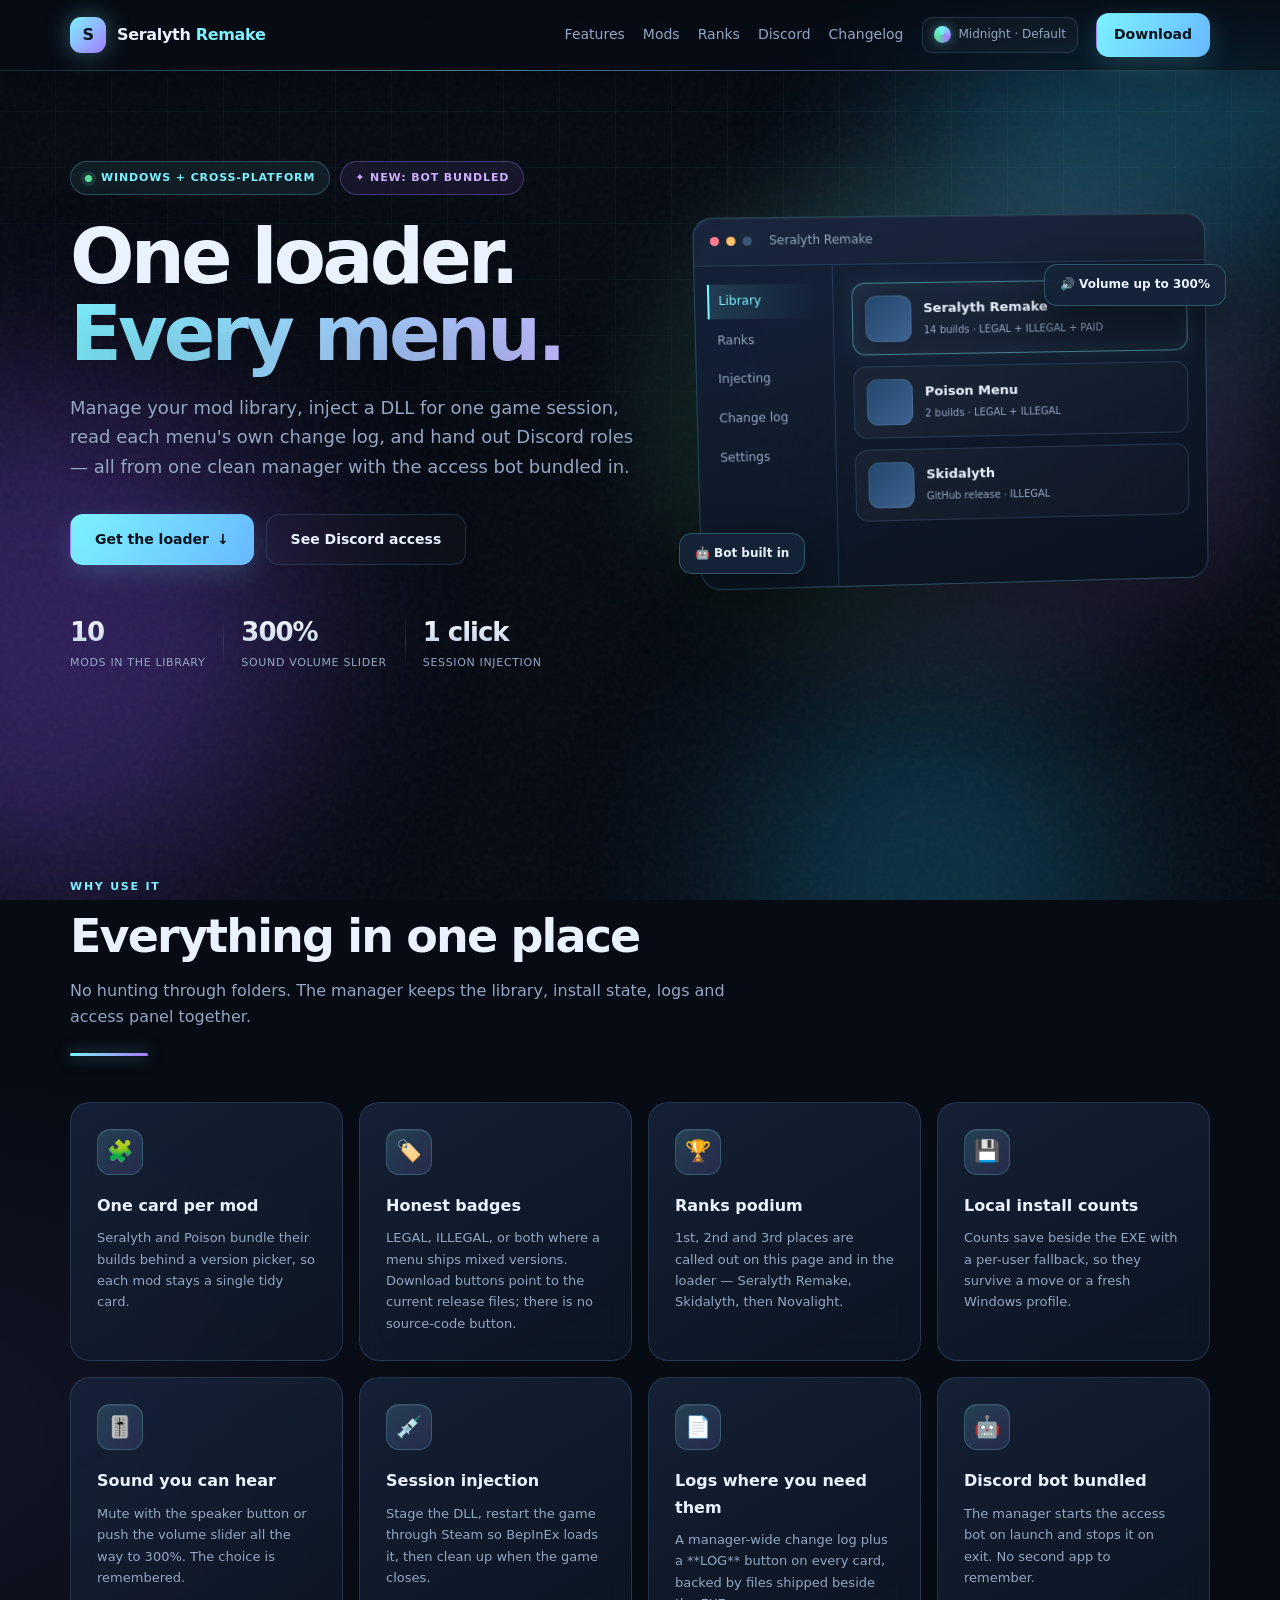
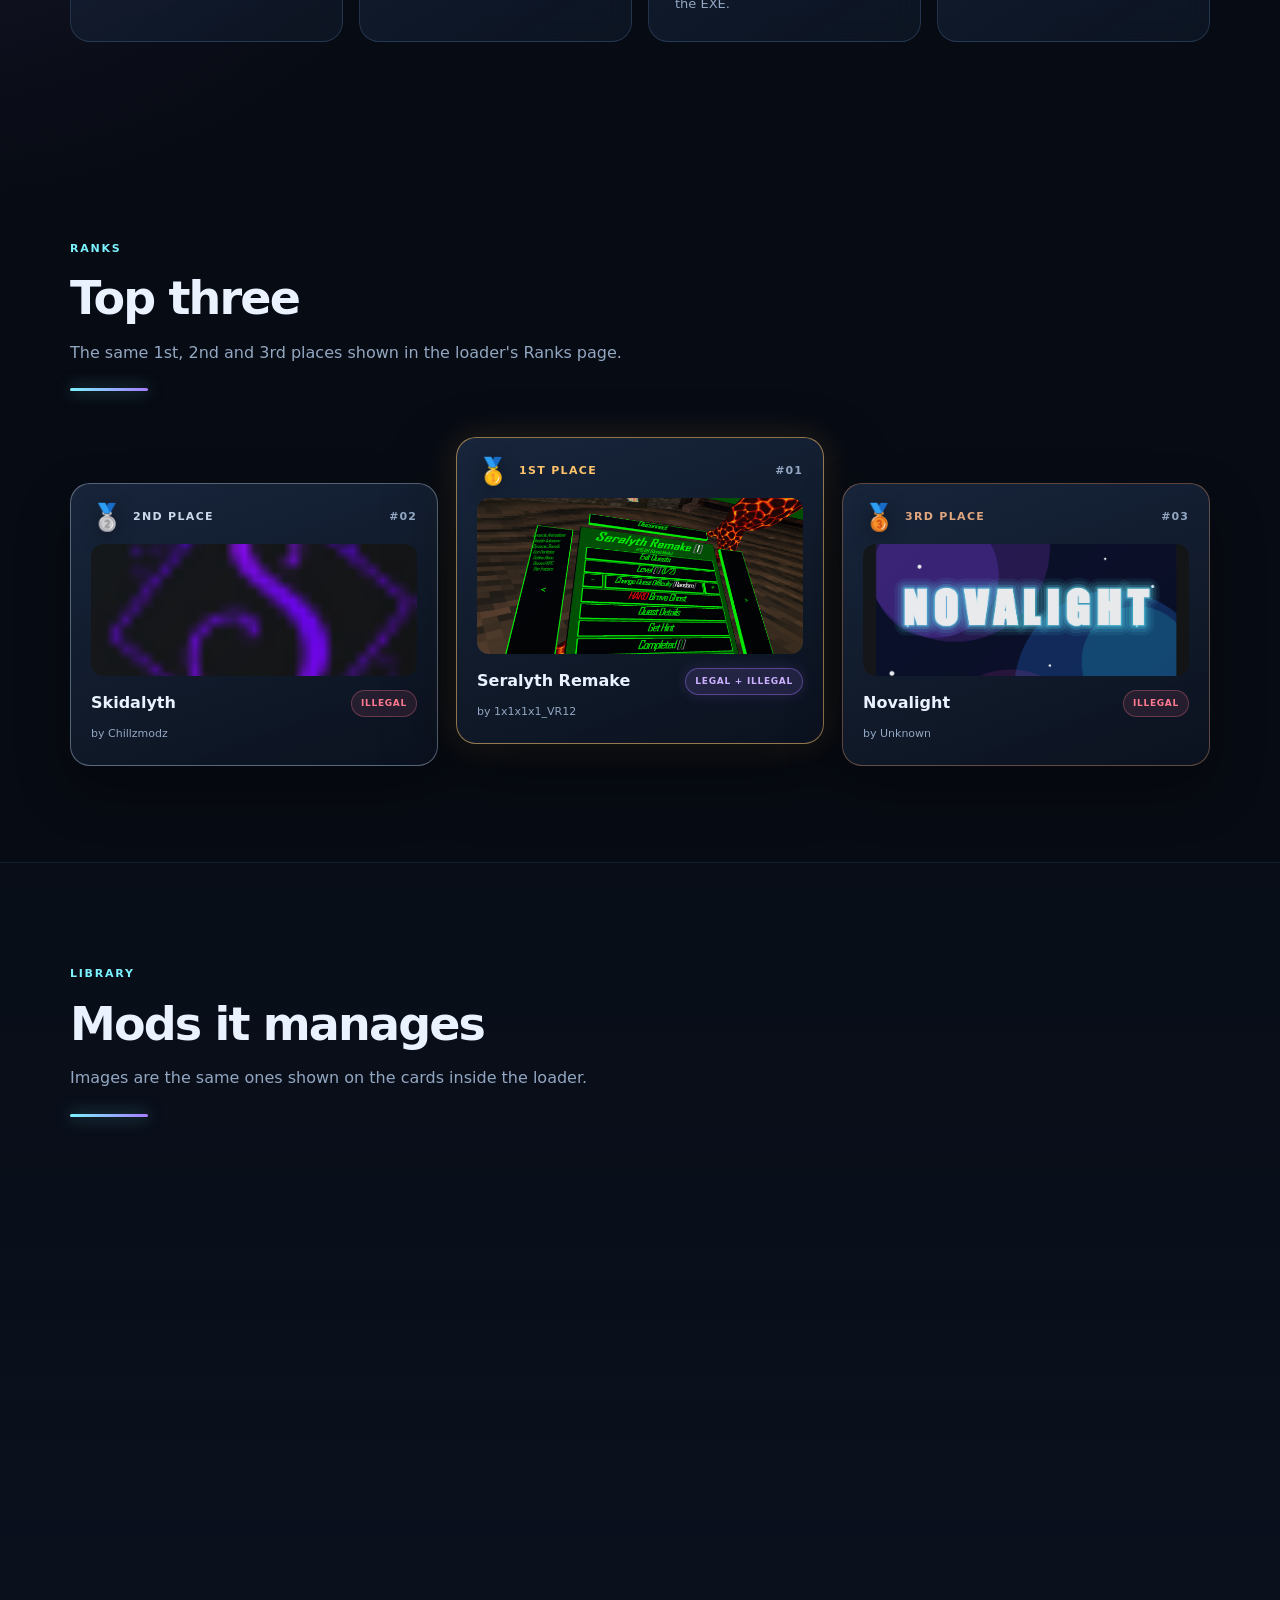
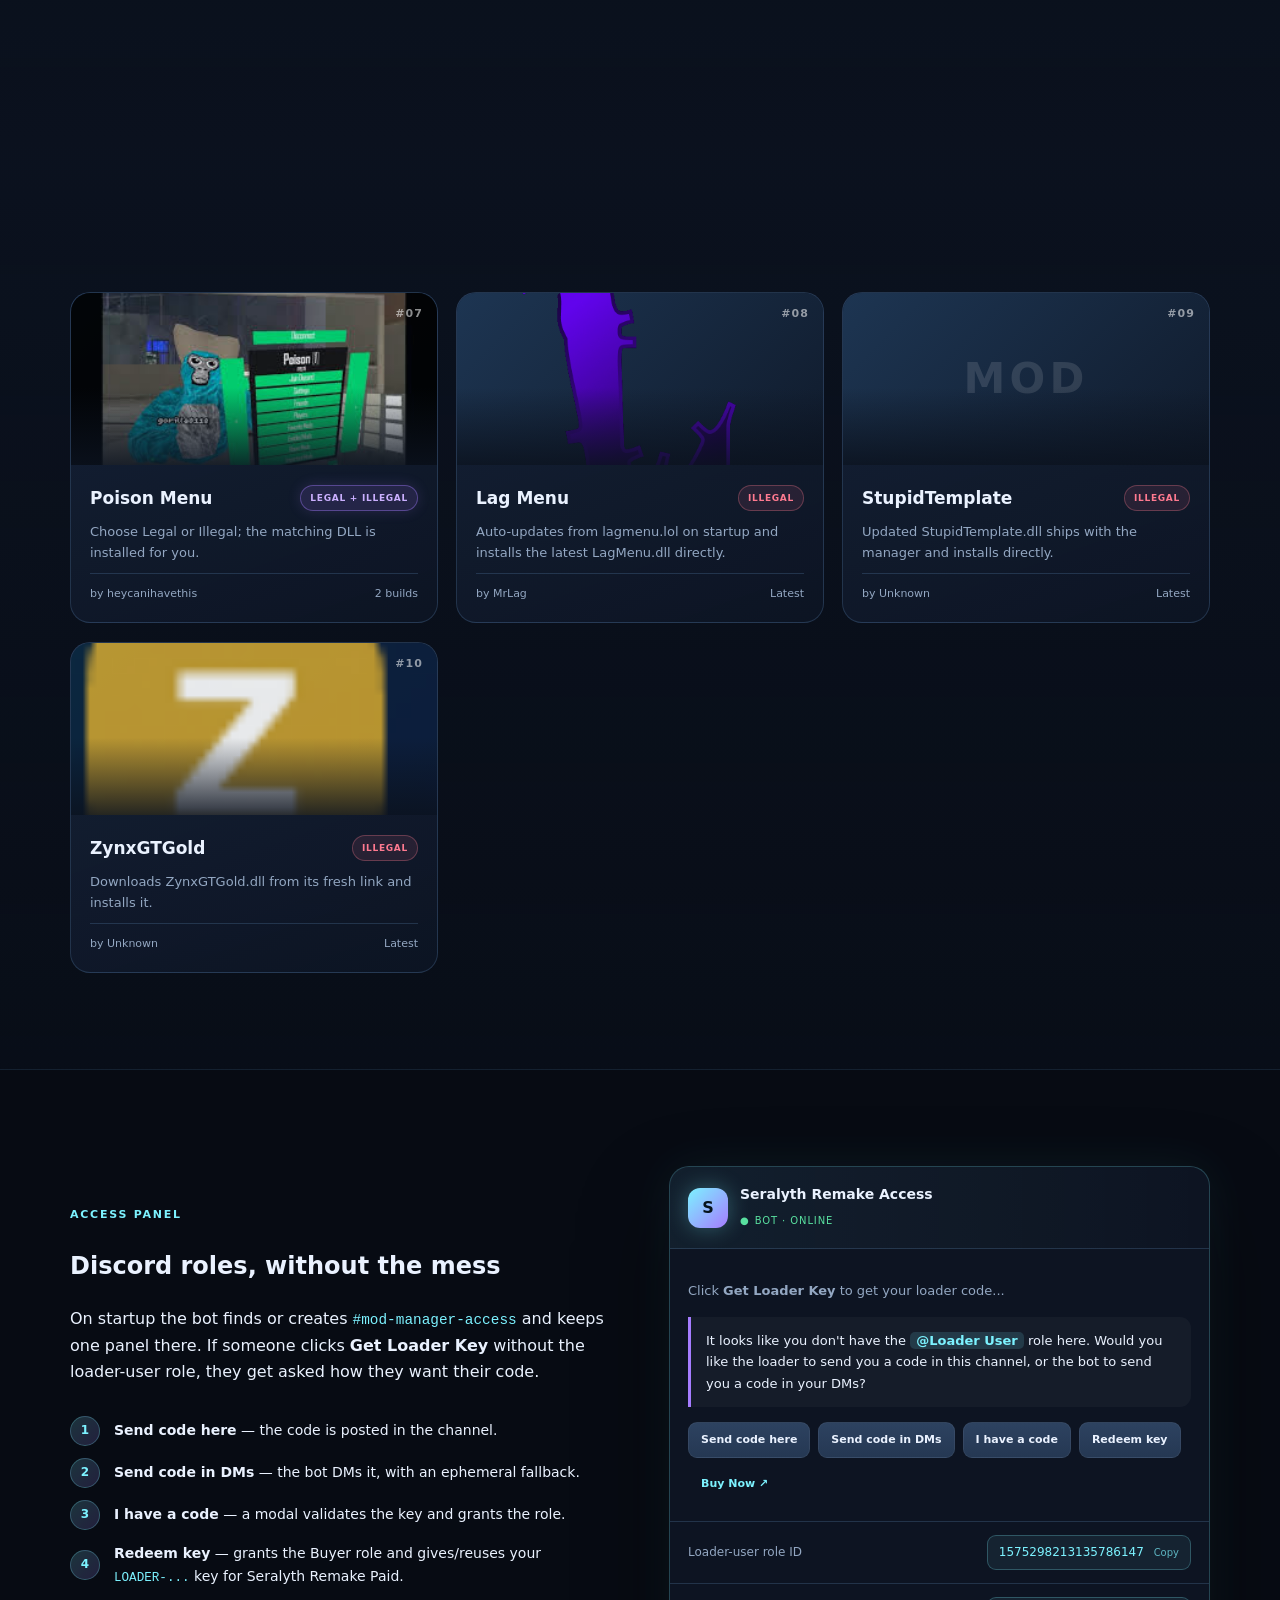
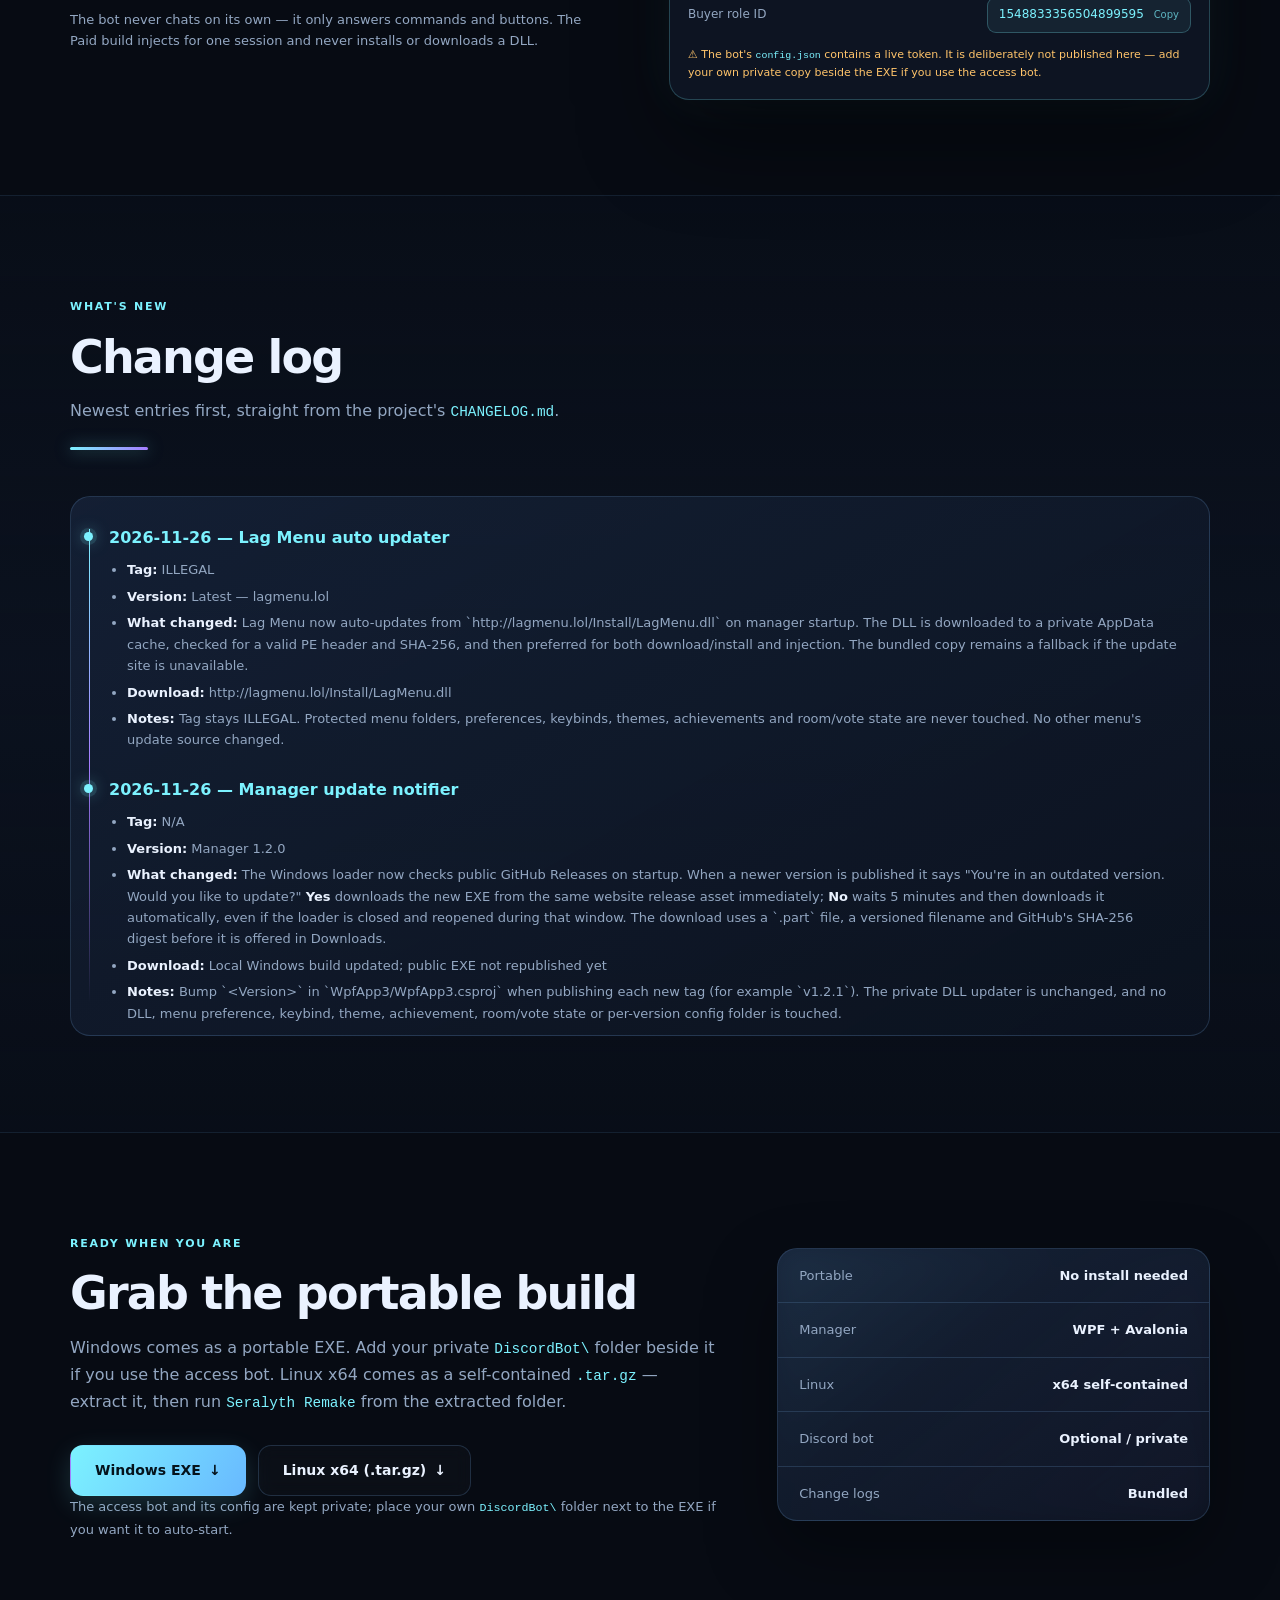
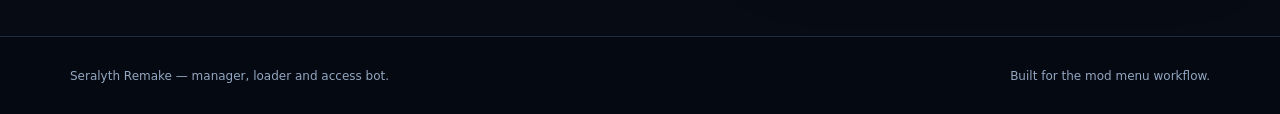
==== index.html @ dbe33b5d "Add Lag Menu auto updater" ====
<!doctype html>
<html lang="en">
<head>
  <meta charset="utf-8" />
  <meta name="viewport" content="width=device-width, initial-scale=1" />
  <meta name="description" content="Seralyth Remake Mod Manager — one loader for your menus, injected sessions, per-menu logs and a bundled Discord access bot." />
  <meta name="theme-color" content="#080d16" />
  <title>Seralyth Remake — Mod Manager &amp; Loader</title>
  <link rel="icon" href="data:image/svg+xml,%3Csvg xmlns='http://www.w3.org/2000/svg' viewBox='0 0 64 64'%3E%3Cdefs%3E%3ClinearGradient id='g' x1='0' y1='0' x2='1' y2='1'%3E%3Cstop stop-color='%237cf2ff'/%3E%3Cstop offset='1' stop-color='%23a57cff'/%3E%3C/linearGradient%3E%3C/defs%3E%3Crect width='64' height='64' rx='18' fill='url(%23g)'/%3E%3Ctext x='32' y='44' font-family='Segoe UI' font-size='38' font-weight='800' text-anchor='middle' fill='%2307111d'%3ES%3C/text%3E%3C/svg%3E" />
  <link rel="stylesheet" href="styles.css?v=83021ba" />
  <script src="script.js?v=83021ba" defer></script>
</head>
<body>
  <a class="skip-link" href="#main">Skip to content</a>
  <div class="scroll-progress" id="scrollProgress" aria-hidden="true"></div>
  <div class="cursor-glow" id="cursorGlow" aria-hidden="true"></div>
  <div class="ambient" aria-hidden="true">
    <span class="orb orb-a"></span><span class="orb orb-b"></span><span class="orb orb-c"></span>
    <span class="grid-layer"></span><span class="noise-layer"></span>
  </div>

  <header class="topbar">
    <div class="wrap topbar-inner">
      <a class="brand" href="#top" aria-label="Seralyth Remake home">
        <span class="brand-mark">S</span>
        <span>Seralyth <b>Remake</b></span>
      </a>

      <button class="nav-toggle" id="navToggle" aria-label="Toggle menu" aria-expanded="false">☰</button>

      <nav class="nav" id="nav">
        <a href="#features">Features</a>
        <a href="#mods">Mods</a>
        <a href="#ranks">Ranks</a>
        <a href="#discord">Discord</a>
        <a href="#changelog">Changelog</a>
        <div class="theme-picker" id="themePicker">
          <button class="theme-button" id="themeToggle" type="button" aria-haspopup="true" aria-expanded="false">
            <span class="theme-icon" aria-hidden="true"></span>
            <span id="themeLabel">Midnight · Default</span>
          </button>
          <div class="theme-menu" id="themeMenu" role="menu" aria-label="Website design">
            <div class="theme-menu-label">Colours</div>
            <button type="button" role="menuitemradio" data-theme="midnight" aria-checked="true"><span class="theme-swatch swatch-midnight"></span>Midnight</button>
            <button type="button" role="menuitemradio" data-theme="ember" aria-checked="false"><span class="theme-swatch swatch-ember"></span>Ember</button>
            <button type="button" role="menuitemradio" data-theme="matrix" aria-checked="false"><span class="theme-swatch swatch-matrix"></span>Matrix</button>
            <button type="button" role="menuitemradio" data-theme="rose" aria-checked="false"><span class="theme-swatch swatch-rose"></span>Rose</button>
            <button type="button" role="menuitemradio" data-theme="arctic" aria-checked="false"><span class="theme-swatch swatch-arctic"></span>Arctic</button>
            <div class="theme-menu-divider"></div>
            <div class="theme-menu-label">Layout</div>
            <button type="button" role="menuitemradio" data-layout="default" aria-checked="true"><span class="layout-swatch layout-default"></span>Default</button>
            <button type="button" role="menuitemradio" data-layout="compact" aria-checked="false"><span class="layout-swatch layout-compact"></span>Compact</button>
            <button type="button" role="menuitemradio" data-layout="glassy" aria-checked="false"><span class="layout-swatch layout-glassy"></span>Glassy</button>
            <button type="button" role="menuitemradio" data-layout="bold" aria-checked="false"><span class="layout-swatch layout-bold"></span>Bold</button>
          </div>
        </div>
        <a class="btn btn-sm" href="#download">Download</a>
      </nav>
    </div>
  </header>

  <main id="main">
    <section class="hero" id="top">
      <div class="wrap hero-grid">
        <div class="hero-copy">
          <div class="pills">
            <span class="pill"><span class="dot"></span> Windows + cross-platform</span>
            <span class="pill pill-purple">✦ New: bot bundled</span>
          </div>
          <h1>One loader.<br /><span>Every menu.</span></h1>
          <p class="lead">
            Manage your mod library, inject a DLL for one game session, read each menu's own change log,
            and hand out Discord roles — all from one clean manager with the access bot bundled in.
          </p>
          <div class="hero-actions">
            <a class="btn" href="#download">Get the loader <span aria-hidden="true">↓</span></a>
            <a class="btn btn-ghost" href="#discord">See Discord access</a>
          </div>
          <div class="hero-stats">
            <div><strong>10</strong><span>mods in the library</span></div>
            <div><strong>300%</strong><span>sound volume slider</span></div>
            <div><strong>1 click</strong><span>session injection</span></div>
          </div>
        </div>

        <div class="hero-art" aria-hidden="true">
          <div class="art-window">
            <div class="art-titlebar"><i></i><i></i><i></i><span>Seralyth Remake</span></div>
            <div class="art-body">
              <aside>
                <span class="active">Library</span><span>Ranks</span><span>Injecting</span><span>Change log</span><span>Settings</span>
              </aside>
              <div class="art-cards">
                <div class="art-card featured"><span class="art-thumb"></span><b>Seralyth Remake</b><small>14 builds · LEGAL + ILLEGAL + PAID</small></div>
                <div class="art-card"><span class="art-thumb"></span><b>Poison Menu</b><small>2 builds · LEGAL + ILLEGAL</small></div>
                <div class="art-card"><span class="art-thumb"></span><b>Skidalyth</b><small>GitHub release · ILLEGAL</small></div>
              </div>
            </div>
          </div>
          <div class="float-chip chip-one">🔊 Volume up to 300%</div>
          <div class="float-chip chip-two">🤖 Bot built in</div>
        </div>
      </div>
    </section>

    <section class="section" id="features">
      <div class="wrap">
        <div class="section-head">
          <span class="eyebrow">Why use it</span>
          <h2>Everything in one place</h2>
          <p>No hunting through folders. The manager keeps the library, install state, logs and access panel together.</p>
        </div>

        <div class="feature-grid">
          <article class="feature">
            <div class="icon">🧩</div>
            <h3>One card per mod</h3>
            <p>Seralyth and Poison bundle their builds behind a version picker, so each mod stays a single tidy card.</p>
          </article>
          <article class="feature">
            <div class="icon">🏷️</div>
            <h3>Honest badges</h3>
            <p>LEGAL, ILLEGAL, or both where a menu ships mixed versions. Download buttons point to the current release files; there is no source-code button.</p>
          </article>
          <article class="feature">
            <div class="icon">🏆</div>
            <h3>Ranks podium</h3>
            <p>1st, 2nd and 3rd places are called out on this page and in the loader — Seralyth Remake, Skidalyth, then Novalight.</p>
          </article>
          <article class="feature">
            <div class="icon">💾</div>
            <h3>Local install counts</h3>
            <p>Counts save beside the EXE with a per-user fallback, so they survive a move or a fresh Windows profile.</p>
          </article>
          <article class="feature">
            <div class="icon">🎚️</div>
            <h3>Sound you can hear</h3>
            <p>Mute with the speaker button or push the volume slider all the way to 300%. The choice is remembered.</p>
          </article>
          <article class="feature">
            <div class="icon">💉</div>
            <h3>Session injection</h3>
            <p>Stage the DLL, restart the game through Steam so BepInEx loads it, then clean up when the game closes.</p>
          </article>
          <article class="feature">
            <div class="icon">📄</div>
            <h3>Logs where you need them</h3>
            <p>A manager-wide change log plus a **LOG** button on every card, backed by files shipped beside the EXE.</p>
          </article>
          <article class="feature">
            <div class="icon">🤖</div>
            <h3>Discord bot bundled</h3>
            <p>The manager starts the access bot on launch and stops it on exit. No second app to remember.</p>
          </article>
        </div>
      </div>
    </section>

    <section class="section" id="ranks">
      <div class="wrap">
        <div class="section-head">
          <span class="eyebrow">Ranks</span>
          <h2>Top three</h2>
          <p>The same 1st, 2nd and 3rd places shown in the loader's Ranks page.</p>
        </div>
        <div class="podium" id="podium"></div>
      </div>
    </section>

    <section class="section section-alt" id="mods">
      <div class="wrap">
        <div class="section-head">
          <span class="eyebrow">Library</span>
          <h2>Mods it manages</h2>
          <p>Images are the same ones shown on the cards inside the loader.</p>
        </div>
        <div class="mod-grid" id="modGrid"></div>
      </div>
    </section>

    <section class="section" id="discord">
      <div class="wrap discord-grid">
        <div>
          <span class="eyebrow">Access panel</span>
          <h2>Discord roles, without the mess</h2>
          <p>
            On startup the bot finds or creates <code>#mod-manager-access</code> and keeps one panel there.
            If someone clicks <b>Get Loader Key</b> without the loader-user role, they get asked how they want their code.
          </p>
          <ol class="steps">
            <li><span>1</span><div><b>Send code here</b> — the code is posted in the channel.</div></li>
            <li><span>2</span><div><b>Send code in DMs</b> — the bot DMs it, with an ephemeral fallback.</div></li>
            <li><span>3</span><div><b>I have a code</b> — a modal validates the key and grants the role.</div></li>
            <li><span>4</span><div><b>Redeem key</b> — grants the Buyer role and gives/reuses your <code>LOADER-...</code> key for Seralyth Remake Paid.</div></li>
          </ol>
          <p class="muted">The bot never chats on its own — it only answers commands and buttons. The Paid build injects for one session and never installs or downloads a DLL.</p>
        </div>

        <div class="panel-card">
          <div class="panel-head"><span class="bot-avatar">S</span><div><b>Seralyth Remake Access</b><small>BOT · ONLINE</small></div></div>
          <div class="panel-body">
            <p>Click <b>Get Loader Key</b> to get your loader code...</p>
            <div class="panel-line">It looks like you don't have the <span class="mention">@Loader User</span> role here. Would you like the loader to send you a code in this channel, or the bot to send you a code in your DMs?</div>
            <div class="panel-buttons">
              <span>Send code here</span><span>Send code in DMs</span>
              <span>I have a code</span><span>Redeem key</span><span class="link">Buy Now ↗</span>
            </div>
          </div>
          <div class="role-row">
            <span>Loader-user role ID</span>
            <button class="copy" id="copyRole" type="button">1575298213135786147 <small>Copy</small></button>
          </div>
          <div class="role-row">
            <span>Buyer role ID</span>
            <button class="copy" id="copyBuyerRole" type="button">1548833356504899595 <small>Copy</small></button>
          </div>
          <p class="warning">⚠️ The bot's <code>config.json</code> contains a live token. It is deliberately not published here — add your own private copy beside the EXE if you use the access bot.</p>
        </div>
      </div>
    </section>

    <section class="section section-alt" id="changelog">
      <div class="wrap">
        <div class="section-head">
          <span class="eyebrow">What's new</span>
          <h2>Change log</h2>
          <p>Newest entries first, straight from the project's <code>CHANGELOG.md</code>.</p>
        </div>
        <div class="changelog" id="changelogBody">Loading change log…</div>
      </div>
    </section>

    <section class="section download" id="download">
      <div class="wrap download-inner">
        <div>
          <span class="eyebrow">Ready when you are</span>
          <h2>Grab the portable build</h2>
          <p>
            Windows comes as a portable EXE. Add your private <code>DiscordBot\</code> folder beside it
            if you use the access bot. Linux x64 comes as a self-contained <code>.tar.gz</code> — extract it,
            then run <code>Seralyth Remake</code> from the extracted folder.
          </p>
          <div class="download-actions">
            <a class="btn" id="downloadBtn" href="https://github.com/1x1x1x1736/Seralyth-Remake-mod-manager/releases/latest/download/Seralyth.Remake.exe">Windows EXE <span aria-hidden="true">↓</span></a>
            <a class="btn btn-ghost" id="downloadLinuxBtn" href="https://github.com/1x1x1x1736/Seralyth-Remake-mod-manager/releases/latest/download/Seralyth.Remake.Linux.x64.tar.gz">Linux x64 (.tar.gz) <span aria-hidden="true">↓</span></a>
          </div>
          <p class="muted">The access bot and its config are kept private; place your own <code>DiscordBot\</code> folder next to the EXE if you want it to auto-start.</p>
          <p class="notice" id="downloadNotice" hidden></p>
        </div>
        <div class="download-card">
          <div class="line"><span>Portable</span><b>No install needed</b></div>
          <div class="line"><span>Manager</span><b>WPF + Avalonia</b></div>
          <div class="line"><span>Linux</span><b>x64 self-contained</b></div>
          <div class="line"><span>Discord bot</span><b>Optional / private</b></div>
          <div class="line"><span>Change logs</span><b>Bundled</b></div>
        </div>
      </div>
    </section>
  </main>

  <button class="to-top" id="toTop" type="button" aria-label="Back to top">↑</button>

  <footer>
    <div class="wrap footer-inner">
      <span>Seralyth Remake — manager, loader and access bot.</span>
      <span>Built for the mod menu workflow.</span>
    </div>
  </footer>
</body>
</html>
---- styles.css ----
﻿:root {
  --bg: #070b13;
  --bg-rgb: 7, 11, 19;
  --bg-2: #0d1524;
  --bg-2-rgb: 13, 21, 36;
  --card: rgba(var(--card-rgb), .72);
  --card-rgb: 18, 29, 48;
  --card-solid: #121d30;
  --card-2: #17243a;
  --line: rgba(73, 105, 145, .36);
  --text: #eaf2ff;
  --muted: #93a7c2;
  --cyan: #7cf2ff;
  --cyan-rgb: 124, 242, 255;
  --blue: #68b8ff;
  --purple: #a57cff;
  --purple-rgb: 165, 124, 255;
  --soft-purple: #cbb0ff;
  --green: #59e0a0;
  --red: #ff7a90;
  --gold: #ffc46b;
  --surface-a: 24, 38, 62;
  --surface-b: 15, 24, 40;
  --surface-c: 26, 40, 64;
  --surface-d: 12, 19, 32;
  --surface-e: 11, 18, 30;
  --window-a: 20, 33, 57;
  --window-b: 9, 16, 28;
  --chip-rgb: 22, 36, 58;
  --panel-rgb: 14, 22, 36;
  --nav-rgb: 10, 16, 27;
  --footer-rgb: 5, 9, 16;
  --orb-a: #1d6f8f;
  --orb-b: #5636a0;
  --orb-c: #145c78;
  --thumb-a: #23476b;
  --thumb-b: #3d6290;
  --shot-a: #1d3552;
  --shot-b: #101b2c;
  --button-a: #2d4260;
  --button-b: #253853;
  --accent-ink: #05131c;
  --scroll-track: #080d16;
  --radius: 20px;
  --wrap: 1140px;
  --ease: cubic-bezier(.22, 1, .36, 1);
}

[data-theme="ember"] {
  --bg: #120a08;
  --bg-rgb: 18, 10, 8;
  --bg-2: #23120d;
  --bg-2-rgb: 35, 18, 13;
  --card: rgba(52, 26, 20, .72);
  --card-rgb: 52, 26, 20;
  --card-solid: #2a1511;
  --card-2: #361c15;
  --line: rgba(255, 138, 92, .3);
  --text: #fff2ea;
  --muted: #c6a89a;
  --cyan: #ff9d6b;
  --cyan-rgb: 255, 157, 107;
  --blue: #ffc46b;
  --purple: #ff5f8d;
  --purple-rgb: 255, 95, 141;
  --soft-purple: #ffa9c0;
  --surface-a: 56, 28, 22;
  --surface-b: 31, 16, 14;
  --surface-c: 66, 32, 24;
  --surface-d: 24, 12, 10;
  --surface-e: 20, 10, 8;
  --window-a: 48, 23, 18;
  --window-b: 23, 10, 8;
  --chip-rgb: 48, 24, 18;
  --panel-rgb: 38, 18, 14;
  --nav-rgb: 26, 11, 8;
  --footer-rgb: 16, 6, 4;
  --orb-a: #8f3d1d;
  --orb-b: #8f1d4a;
  --orb-c: #783018;
  --thumb-a: #6b2f20;
  --thumb-b: #8f4a2c;
  --shot-a: #5d2a1d;
  --shot-b: #28110c;
  --button-a: #573027;
  --button-b: #41231c;
  --accent-ink: #1a0704;
  --scroll-track: #120806;
}

[data-theme="matrix"] {
  --bg: #04100a;
  --bg-rgb: 4, 16, 10;
  --bg-2: #082018;
  --bg-2-rgb: 8, 32, 24;
  --card: rgba(14, 44, 30, .72);
  --card-rgb: 14, 44, 30;
  --card-solid: #0c2b1e;
  --card-2: #123a28;
  --line: rgba(89, 224, 160, .3);
  --text: #eafff4;
  --muted: #8fbfaa;
  --cyan: #59e0a0;
  --cyan-rgb: 89, 224, 160;
  --blue: #7cf2ff;
  --purple: #b6ff7c;
  --purple-rgb: 182, 255, 124;
  --soft-purple: #d4ffa8;
  --surface-a: 14, 48, 33;
  --surface-b: 8, 29, 20;
  --surface-c: 18, 56, 39;
  --surface-d: 6, 22, 15;
  --surface-e: 5, 18, 12;
  --window-a: 12, 44, 30;
  --window-b: 5, 21, 14;
  --chip-rgb: 12, 42, 29;
  --panel-rgb: 9, 34, 23;
  --nav-rgb: 5, 22, 15;
  --footer-rgb: 3, 12, 8;
  --orb-a: #1d8f5b;
  --orb-b: #4d8f1d;
  --orb-c: #146b4c;
  --thumb-a: #1d6b4a;
  --thumb-b: #2f9468;
  --shot-a: #174e38;
  --shot-b: #081e14;
  --button-a: #1b4a36;
  --button-b: #123526;
  --accent-ink: #03130b;
  --scroll-track: #04100a;
}

[data-theme="rose"] {
  --bg: #120711;
  --bg-rgb: 18, 7, 17;
  --bg-2: #25102a;
  --bg-2-rgb: 37, 16, 42;
  --card: rgba(53, 22, 50, .72);
  --card-rgb: 53, 22, 50;
  --card-solid: #2b1229;
  --card-2: #381936;
  --line: rgba(255, 122, 198, .3);
  --text: #fff0fb;
  --muted: #c59ab9;
  --cyan: #ff7ac6;
  --cyan-rgb: 255, 122, 198;
  --blue: #ff9d6b;
  --purple: #a56bff;
  --purple-rgb: 165, 107, 255;
  --soft-purple: #d0a6ff;
  --surface-a: 56, 23, 53;
  --surface-b: 31, 13, 29;
  --surface-c: 66, 28, 62;
  --surface-d: 24, 10, 22;
  --surface-e: 20, 8, 18;
  --window-a: 48, 20, 45;
  --window-b: 23, 9, 21;
  --chip-rgb: 48, 20, 44;
  --panel-rgb: 38, 15, 35;
  --nav-rgb: 26, 9, 24;
  --footer-rgb: 16, 5, 14;
  --orb-a: #8f1d6b;
  --orb-b: #5b1d8f;
  --orb-c: #78206b;
  --thumb-a: #6b2057;
  --thumb-b: #94346f;
  --shot-a: #5d1d4d;
  --shot-b: #280c21;
  --button-a: #57203f;
  --button-b: #41182f;
  --accent-ink: #1a0413;
  --scroll-track: #120711;
}

[data-theme="arctic"] {
  --bg: #06111d;
  --bg-rgb: 6, 17, 29;
  --bg-2: #0d2034;
  --bg-2-rgb: 13, 32, 52;
  --card: rgba(18, 43, 68, .72);
  --card-rgb: 18, 43, 68;
  --card-solid: #122b44;
  --card-2: #193858;
  --line: rgba(104, 184, 255, .32);
  --text: #eef7ff;
  --muted: #96b3cf;
  --cyan: #68b8ff;
  --cyan-rgb: 104, 184, 255;
  --blue: #7cf2ff;
  --purple: #a8d8ff;
  --purple-rgb: 168, 216, 255;
  --soft-purple: #c9e6ff;
  --surface-a: 20, 52, 80;
  --surface-b: 12, 32, 51;
  --surface-c: 26, 62, 92;
  --surface-d: 9, 25, 40;
  --surface-e: 7, 21, 34;
  --window-a: 16, 48, 74;
  --window-b: 7, 24, 38;
  --chip-rgb: 16, 44, 68;
  --panel-rgb: 12, 36, 56;
  --nav-rgb: 7, 23, 37;
  --footer-rgb: 4, 13, 22;
  --orb-a: #1d6b8f;
  --orb-b: #1d4d8f;
  --orb-c: #14678f;
  --thumb-a: #234f6b;
  --thumb-b: #3d7d90;
  --shot-a: #1d4565;
  --shot-b: #0b1b2c;
  --button-a: #2c4a63;
  --button-b: #223b51;
  --accent-ink: #04101a;
  --scroll-track: #06111d;
}

/* ---------- layout designs ---------- */
[data-layout="compact"] { --radius: 13px; --wrap: 1180px; }
[data-layout="compact"] .hero { padding: 56px 0 64px; }
[data-layout="compact"] h1 { font-size: clamp(40px, 5.2vw, 62px); margin: 16px 0 14px; }
[data-layout="compact"] .lead { font-size: 16px; margin-bottom: 22px; }
[data-layout="compact"] .hero-stats { margin-top: 28px; gap: 24px; }
[data-layout="compact"] .hero-art { min-height: 320px; }
[data-layout="compact"] .section { padding: 64px 0; }
[data-layout="compact"] .section-head { margin-bottom: 30px; }
[data-layout="compact"] .feature { padding: 18px; }
[data-layout="compact"] .feature .icon { width: 38px; height: 38px; margin-bottom: 12px; font-size: 18px; }
[data-layout="compact"] .podium-card { padding: 14px; }
[data-layout="compact"] .podium-shot, [data-layout="compact"] .place-1 .podium-shot { height: 104px; }
[data-layout="compact"] .mod-shot { height: 132px; }
[data-layout="compact"] .mod-info { padding: 14px; gap: 6px; }
[data-layout="compact"] .feature-grid, [data-layout="compact"] .mod-grid { gap: 12px; }
[data-layout="compact"] .changelog { padding: 20px 24px; max-height: 420px; }
[data-layout="compact"] .download-card .line { padding: 12px 18px; }

[data-layout="glassy"] { --radius: 26px; }
[data-layout="glassy"] .feature, [data-layout="glassy"] .podium-card, [data-layout="glassy"] .mod-card,
[data-layout="glassy"] .download-card, [data-layout="glassy"] .panel-card, [data-layout="glassy"] .changelog {
  background: rgba(var(--surface-a), .42); border-color: rgba(var(--cyan-rgb), .24);
  box-shadow: 0 24px 70px rgba(0,0,0,.28), inset 0 1px 0 rgba(255,255,255,.1);
  backdrop-filter: blur(26px) saturate(160%);
}
[data-layout="glassy"] .topbar { background: linear-gradient(180deg, rgba(var(--nav-rgb), .62), rgba(var(--nav-rgb), .38)); }
[data-layout="glassy"] .orb { opacity: .75; filter: blur(110px); }
[data-layout="glassy"] .art-window { background: linear-gradient(160deg, rgba(var(--window-a), .72), rgba(var(--window-b), .7)); }
[data-layout="glassy"] .btn-ghost { background: rgba(255,255,255,.06); }

[data-layout="bold"] { --radius: 10px; }
[data-layout="bold"] .btn {
  border-radius: 9px; font-weight: 800; letter-spacing: .04em; text-transform: uppercase;
  box-shadow: 0 8px 0 rgba(var(--cyan-rgb), .18), 0 16px 34px rgba(var(--cyan-rgb), .22);
}
[data-layout="bold"] .section-head h2, [data-layout="bold"] .download h2, [data-layout="bold"] .discord h2 {
  font-size: clamp(36px, 4.8vw, 54px); letter-spacing: -.05em;
}
[data-layout="bold"] .eyebrow { letter-spacing: .22em; }
[data-layout="bold"] .feature, [data-layout="bold"] .podium-card, [data-layout="bold"] .mod-card,
[data-layout="bold"] .download-card, [data-layout="bold"] .panel-card {
  border-width: 2px; border-color: rgba(var(--cyan-rgb), .34);
}
[data-layout="bold"] .tag { border-width: 2px; font-weight: 900; }
[data-layout="bold"] .nav > a:not(.btn)::after { height: 3px; }
[data-layout="bold"] .theme-button { border-width: 2px; }

* { box-sizing: border-box; }

html { scroll-behavior: smooth; scroll-padding-top: 92px; }

body {
  margin: 0;
  background: radial-gradient(1200px 700px at 80% -12%, rgba(var(--cyan-rgb), .08), transparent 58%),
              radial-gradient(900px 620px at -8% 22%, rgba(var(--purple-rgb), .09), transparent 60%),
              var(--bg);
  color: var(--text);
  font: 16px/1.65 "Segoe UI", Inter, system-ui, -apple-system, sans-serif;
  -webkit-font-smoothing: antialiased;
  overflow-x: hidden;
}

::selection { background: rgba(var(--cyan-rgb), .26); color: #fff; }
::-webkit-scrollbar { width: 10px; }
::-webkit-scrollbar-track { background: var(--scroll-track); }
::-webkit-scrollbar-thumb { background: linear-gradient(var(--cyan), var(--purple)); border-radius: 10px; border: 2px solid var(--scroll-track); }

a { color: inherit; text-decoration: none; }
img { max-width: 100%; display: block; }
code { font-family: Consolas, "SF Mono", monospace; font-size: .9em; color: var(--cyan); }
.wrap { width: min(var(--wrap), calc(100% - 40px)); margin-inline: auto; }

header, main, footer { position: relative; z-index: 1; }

.skip-link {
  position: absolute; left: -999px; top: 8px; z-index: 200;
  background: var(--cyan); color: var(--accent-ink); padding: 8px 14px; border-radius: 8px;
}
.skip-link:focus { left: 16px; }

/* ---------- ambient background ---------- */
.ambient { position: fixed; inset: 0; z-index: 0; pointer-events: none; overflow: hidden; }
.orb { position: absolute; border-radius: 50%; filter: blur(90px); opacity: .5; will-change: transform; }
.orb-a { width: 460px; height: 460px; background: #1d6f8f; top: -160px; right: -100px; animation: drift-a 22s ease-in-out infinite; }
.orb-b { width: 520px; height: 520px; background: #5636a0; top: 42%; left: -220px; animation: drift-b 27s ease-in-out infinite; }
.orb-c { width: 390px; height: 390px; background: #145c78; bottom: -180px; right: 12%; animation: drift-c 19s ease-in-out infinite; }
.grid-layer {
  position: absolute; inset: -1px;
  background-image: linear-gradient(rgba(var(--cyan-rgb), .045) 1px, transparent 1px),
                    linear-gradient(90deg, rgba(var(--cyan-rgb), .045) 1px, transparent 1px);
  background-size: 56px 56px;
  mask-image: radial-gradient(ellipse 80% 60% at 50% 0%, #000 30%, transparent 100%);
}
.noise-layer {
  position: absolute; inset: 0; opacity: .035;
  background-image: url("data:image/svg+xml,%3Csvg viewBox='0 0 180 180' xmlns='http://www.w3.org/2000/svg'%3E%3Cfilter id='n'%3E%3CfeTurbulence type='fractalNoise' baseFrequency='.9' numOctaves='3' stitchTiles='stitch'/%3E%3C/filter%3E%3Crect width='100%25' height='100%25' filter='url(%23n)'/%3E%3C/svg%3E");
}
@keyframes drift-a { 0%,100% { transform: translate3d(0,0,0) scale(1); } 50% { transform: translate3d(-70px,90px,0) scale(1.14); } }
@keyframes drift-b { 0%,100% { transform: translate3d(0,0,0) scale(1); } 50% { transform: translate3d(120px,-80px,0) scale(1.1); } }
@keyframes drift-c { 0%,100% { transform: translate3d(0,0,0) scale(1); } 50% { transform: translate3d(-90px,-60px,0) scale(1.18); } }

.scroll-progress {
  position: fixed; top: 0; left: 0; height: 3px; width: 0; z-index: 120;
  background: linear-gradient(90deg, var(--cyan), var(--purple), var(--green));
  box-shadow: 0 0 16px rgba(var(--cyan-rgb), .8);
  transition: width .12s linear;
}
.cursor-glow {
  position: fixed; width: 460px; height: 460px; border-radius: 50%; z-index: 2;
  pointer-events: none; opacity: 0; transform: translate(-50%, -50%);
  background: radial-gradient(circle, rgba(var(--cyan-rgb), .10), rgba(var(--purple-rgb), .06) 42%, transparent 70%);
  mix-blend-mode: screen; transition: opacity .35s ease;
}
.cursor-glow.visible { opacity: 1; }

/* ---------- header ---------- */
.topbar {
  position: sticky; top: 0; z-index: 50;
  background: linear-gradient(180deg, rgba(var(--bg-rgb), .92), rgba(var(--bg-rgb), .68));
  backdrop-filter: blur(20px) saturate(140%);
  border-bottom: 1px solid rgba(var(--cyan-rgb), .12);
  box-shadow: 0 12px 40px rgba(0, 0, 0, .25);
}
.topbar::after {
  content: ""; position: absolute; left: 0; right: 0; bottom: -1px; height: 1px;
  background: linear-gradient(90deg, transparent, rgba(var(--cyan-rgb), .45), rgba(var(--purple-rgb), .35), transparent);
}
.topbar-inner { display: flex; align-items: center; justify-content: space-between; min-height: 70px; gap: 20px; }
.brand { display: flex; align-items: center; gap: 11px; font-weight: 650; letter-spacing: -.02em; }
.brand b { color: var(--cyan); font-weight: 650; }
.brand-mark {
  display: grid; place-items: center; width: 36px; height: 36px; border-radius: 11px;
  background: linear-gradient(135deg, var(--cyan), var(--purple)); color: var(--accent-ink); font-weight: 800;
  box-shadow: 0 0 24px rgba(var(--cyan-rgb), .35);
  animation: mark-pulse 5s ease-in-out infinite;
}
@keyframes mark-pulse { 0%,100% { box-shadow: 0 0 20px rgba(var(--cyan-rgb),.28); } 50% { box-shadow: 0 0 34px rgba(var(--purple-rgb),.5); } }
.nav { display: flex; align-items: center; gap: 18px; font-size: 14px; color: var(--muted); }
.nav > a:not(.btn) { position: relative; transition: color .2s ease; }
.nav > a:not(.btn)::after {
  content: ""; position: absolute; left: 0; right: 100%; bottom: -6px; height: 2px;
  background: linear-gradient(90deg, var(--cyan), var(--purple)); transition: right .25s var(--ease);
}
.nav > a:not(.btn):hover { color: var(--text); }
.nav > a:not(.btn):hover::after { right: 0; }
.nav-toggle { display: none; background: rgba(255,255,255,.03); border: 1px solid var(--line); color: var(--text); border-radius: 10px; padding: 8px 12px; font-size: 18px; }

.theme-picker { position: relative; }
.theme-button {
  display: inline-flex; align-items: center; gap: 8px; padding: 7px 11px;
  border: 1px solid var(--line); border-radius: 10px; background: rgba(255,255,255,.03);
  color: var(--muted); font: inherit; font-size: 12px; cursor: pointer;
  transition: color .2s ease, border-color .2s ease, background .2s ease;
}
.theme-button:hover, .theme-picker.open .theme-button {
  color: var(--text); border-color: rgba(var(--cyan-rgb), .5); background: rgba(var(--cyan-rgb), .08);
}
.theme-icon {
  width: 17px; height: 17px; border-radius: 50%;
  background: conic-gradient(var(--cyan), var(--purple), var(--green), var(--cyan));
  box-shadow: 0 0 12px rgba(var(--cyan-rgb), .45);
}
.theme-menu {
  position: absolute; top: calc(100% + 12px); right: 0; z-index: 80; width: 208px;
  padding: 8px; border-radius: 14px; border: 1px solid var(--line);
  background: rgba(var(--nav-rgb), .97); box-shadow: 0 24px 60px rgba(0,0,0,.45);
  backdrop-filter: blur(16px); opacity: 0; visibility: hidden; transform: translateY(-6px);
  transition: opacity .2s ease, transform .2s var(--ease), visibility .2s ease;
}
.theme-picker.open .theme-menu { opacity: 1; visibility: visible; transform: none; }
.theme-menu button {
  display: flex; align-items: center; gap: 10px; width: 100%; padding: 9px 10px;
  border: 0; border-radius: 9px; background: transparent; color: var(--muted);
  font: inherit; font-size: 12px; text-align: left; cursor: pointer;
  transition: background .18s ease, color .18s ease;
}
.theme-menu button:hover, .theme-menu button[aria-checked="true"] {
  background: rgba(var(--cyan-rgb), .1); color: var(--text);
}
.theme-menu button[aria-checked="true"]::after { content: "✓"; margin-left: auto; color: var(--cyan); font-weight: 800; }
.theme-swatch { flex: 0 0 auto; width: 18px; height: 18px; border-radius: 50%; border: 1px solid rgba(255,255,255,.24); }
.swatch-midnight { background: linear-gradient(135deg, #00e5ff, #a56bff); }
.swatch-ember { background: linear-gradient(135deg, #ff9d6b, #ff5f8d); }
.swatch-matrix { background: linear-gradient(135deg, #59e0a0, #b6ff7c); }
.swatch-rose { background: linear-gradient(135deg, #ff7ac6, #a56bff); }
.swatch-arctic { background: linear-gradient(135deg, #68b8ff, #7cf2ff); }
.theme-menu-label {
  padding: 6px 10px 4px; color: var(--muted); font-size: 9px; font-weight: 800;
  letter-spacing: .14em; text-transform: uppercase; opacity: .75;
}
.theme-menu-divider { height: 1px; margin: 6px 4px; background: var(--line); }
.layout-swatch { flex: 0 0 auto; width: 18px; height: 18px; border-radius: 5px; border: 1px solid rgba(255,255,255,.24); }
.layout-default { background: linear-gradient(135deg, var(--cyan) 0 48%, rgba(var(--purple-rgb), .5) 48%); }
.layout-compact { background: repeating-linear-gradient(0deg, rgba(var(--cyan-rgb), .75) 0 3px, transparent 3px 6px); }
.layout-glassy { background: linear-gradient(135deg, rgba(255,255,255,.35), rgba(var(--cyan-rgb), .25)); }
.layout-bold { background: linear-gradient(135deg, var(--cyan) 0 58%, transparent 58%); border-width: 2px; border-color: var(--cyan); }

.btn {
  position: relative; overflow: hidden; isolation: isolate;
  display: inline-flex; align-items: center; justify-content: center; gap: 8px;
  padding: 13px 24px; border-radius: 13px; font-weight: 700; font-size: 14px;
  background: linear-gradient(120deg, var(--cyan), var(--blue) 55%, var(--purple));
  background-size: 200% 100%; color: var(--accent-ink); border: 1px solid transparent;
  cursor: pointer; box-shadow: 0 8px 26px rgba(var(--cyan-rgb), .16);
  transition: transform .22s var(--ease), box-shadow .22s ease, background-position .5s ease;
}
.btn::before {
  content: ""; position: absolute; inset: 0; z-index: -1;
  background: linear-gradient(110deg, transparent 20%, rgba(255,255,255,.6) 48%, transparent 76%);
  transform: translateX(-130%); transition: transform .7s var(--ease);
}
.btn:hover { transform: translateY(-3px); background-position: 100% 0; box-shadow: 0 16px 40px rgba(var(--cyan-rgb), .3); }
.btn:hover::before { transform: translateX(130%); }
.btn:active { transform: translateY(0) scale(.98); }
.btn-sm { padding: 9px 17px; }
.btn-ghost {
  background: rgba(255,255,255,.02); color: var(--text); border-color: var(--line); box-shadow: none;
  backdrop-filter: blur(8px);
}
.btn-ghost::before { display: none; }
.btn-ghost:hover { background: rgba(var(--cyan-rgb), .08); border-color: rgba(var(--cyan-rgb), .4); box-shadow: 0 12px 30px rgba(0,0,0,.25); }

/* ---------- hero ---------- */
.hero { padding: 90px 0 104px; position: relative; overflow: hidden; }
.hero-grid { display: grid; grid-template-columns: 1.05fr .95fr; gap: 64px; align-items: center; }
.pills { display: flex; gap: 10px; flex-wrap: wrap; }
.pill {
  display: inline-flex; align-items: center; gap: 9px; padding: 7px 14px; border-radius: 100px;
  background: rgba(var(--cyan-rgb), .07); border: 1px solid rgba(var(--cyan-rgb), .24);
  color: var(--cyan); font-size: 11px; font-weight: 750; letter-spacing: .08em; text-transform: uppercase;
  backdrop-filter: blur(8px);
}
.pill-purple { color: var(--soft-purple); background: rgba(var(--purple-rgb), .09); border-color: rgba(var(--purple-rgb), .34); }
.dot { width: 7px; height: 7px; border-radius: 50%; background: var(--green); box-shadow: 0 0 0 4px rgba(89, 224, 160, .14); animation: blink 2.4s ease-in-out infinite; }
@keyframes blink { 0%,100% { opacity: 1; } 50% { opacity: .35; } }

h1 {
  font-size: clamp(44px, 6.2vw, 76px); line-height: 1.01; letter-spacing: -.05em;
  margin: 24px 0 20px; text-shadow: 0 20px 60px rgba(0,0,0,.35);
}
h1 span {
  background: linear-gradient(100deg, var(--cyan), var(--soft-purple) 45%, var(--purple), var(--cyan));
  background-size: 260% 100%; -webkit-background-clip: text; background-clip: text; color: transparent;
  animation: shimmer 9s linear infinite;
}
@keyframes shimmer { 0% { background-position: 0% 50%; } 100% { background-position: 260% 50%; } }
.lead { color: var(--muted); font-size: 18px; max-width: 570px; margin: 0 0 32px; text-shadow: 0 2px 20px rgba(0,0,0,.3); }
.hero-actions { display: flex; gap: 12px; flex-wrap: wrap; }
.hero-actions .btn span { animation: nudge 1.9s ease-in-out infinite; }
@keyframes nudge { 0%,100% { transform: translateY(0); } 50% { transform: translateY(4px); } }
.hero-stats { display: flex; gap: 36px; margin-top: 46px; }
.hero-stats div { display: flex; flex-direction: column; position: relative; }
.hero-stats div + div::before { content: ""; position: absolute; left: -18px; top: 6px; bottom: 6px; width: 1px; background: linear-gradient(transparent, var(--line), transparent); }
.hero-stats strong { font-size: 26px; letter-spacing: -.04em; background: linear-gradient(180deg, #fff, #b9cbe2); -webkit-background-clip: text; background-clip: text; color: transparent; }
.hero-stats span { color: var(--muted); font-size: 11px; text-transform: uppercase; letter-spacing: .06em; }

.hero-art { position: relative; min-height: 400px; perspective: 1200px; }
.hero-art::before {
  content: ""; position: absolute; inset: -8% -6%; border-radius: 42%; z-index: -1;
  background: conic-gradient(from 0deg, rgba(var(--cyan-rgb),.22), rgba(var(--purple-rgb),.3), rgba(89,224,160,.18), rgba(var(--cyan-rgb),.22));
  filter: blur(52px); animation: spin 18s linear infinite;
}
@keyframes spin { to { transform: rotate(360deg); } }
.art-window {
  border-radius: 20px; border: 1px solid rgba(var(--cyan-rgb), .22); overflow: hidden;
  background: linear-gradient(160deg, rgba(var(--window-a), .96), rgba(var(--window-b), .96));
  box-shadow: 0 50px 110px rgba(0, 0, 0, .55), inset 0 1px 0 rgba(255,255,255,.06);
  transform: rotateX(var(--rx, -2deg)) rotateY(var(--ry, 3deg)) rotateZ(-1deg);
  transform-style: preserve-3d; transition: transform .25s var(--ease); will-change: transform;
}
.art-titlebar { display: flex; align-items: center; gap: 7px; padding: 13px 16px; border-bottom: 1px solid var(--line); background: rgba(255,255,255,.02); }
.art-titlebar i { width: 9px; height: 9px; border-radius: 50%; background: #3b5575; }
.art-titlebar i:first-child { background: var(--red); }
.art-titlebar i:nth-child(2) { background: var(--gold); }
.art-titlebar span { margin-left: 10px; color: var(--muted); font-size: 12px; }
.art-body { display: grid; grid-template-columns: 136px 1fr; min-height: 320px; }
.art-body aside { display: flex; flex-direction: column; gap: 5px; padding: 18px 12px; border-right: 1px solid var(--line); color: var(--muted); font-size: 12px; }
.art-body aside .active { color: var(--cyan); background: linear-gradient(90deg, rgba(var(--cyan-rgb),.14), transparent); border-left: 2px solid var(--cyan); border-radius: 0 8px 8px 0; padding: 7px 9px; }
.art-body aside span { padding: 7px 9px; }
.art-cards { display: grid; gap: 11px; padding: 18px; align-content: start; }
.art-card {
  display: grid; grid-template-columns: 46px 1fr; grid-template-rows: auto auto; column-gap: 12px; align-items: center;
  padding: 12px; border: 1px solid var(--line); border-radius: 13px;
  background: linear-gradient(120deg, rgba(255,255,255,.035), rgba(255,255,255,.01));
  animation: card-in .7s var(--ease) both;
}
.art-card:nth-child(2) { animation-delay: .1s; }
.art-card:nth-child(3) { animation-delay: .2s; }
@keyframes card-in { from { opacity: 0; transform: translateY(14px); } to { opacity: 1; transform: translateY(0); } }
.art-card.featured { border-color: rgba(var(--cyan-rgb), .45); box-shadow: inset 0 0 24px rgba(var(--cyan-rgb),.06), 0 0 24px rgba(var(--cyan-rgb),.08); }
.art-thumb { grid-row: 1 / 3; width: 46px; height: 46px; border-radius: 11px; background: linear-gradient(135deg, var(--thumb-a), var(--thumb-b)); box-shadow: inset 0 0 0 1px rgba(255,255,255,.08); }
.art-card b { font-size: 13px; }
.art-card small { color: var(--muted); font-size: 10px; }
.float-chip {
  position: absolute; padding: 10px 15px; border-radius: 13px; font-size: 12px; font-weight: 700;
  background: rgba(var(--chip-rgb), .9); border: 1px solid rgba(var(--cyan-rgb),.25);
  box-shadow: 0 16px 40px rgba(0,0,0,.45); backdrop-filter: blur(12px);
  animation: float 5s ease-in-out infinite;
}
.chip-one { right: -16px; top: 48px; }
.chip-two { left: -20px; bottom: 42px; animation-delay: -2.5s; }
@keyframes float { 0%,100% { transform: translateY(0); } 50% { transform: translateY(-10px); } }

/* ---------- sections ---------- */
.section { padding: 96px 0; }
.section-alt { background: linear-gradient(180deg, rgba(var(--bg-2-rgb), .3), rgba(var(--bg-2-rgb), .68), rgba(var(--bg-2-rgb), .3)); border-block: 1px solid rgba(73, 105, 145, .2); }
.section-head { max-width: 680px; margin-bottom: 46px; }
.eyebrow { color: var(--cyan); font-size: 11px; font-weight: 800; letter-spacing: .16em; text-transform: uppercase; }
.section-head::after {
  content: ""; display: block; width: 78px; height: 3px; margin-top: 22px; border-radius: 3px;
  background: linear-gradient(90deg, var(--cyan), var(--purple)); box-shadow: 0 0 16px rgba(var(--cyan-rgb),.5);
}
.section-head h2, .download h2, .discord h2 { font-size: clamp(32px, 4.2vw, 46px); letter-spacing: -.04em; line-height: 1.08; margin: 14px 0 16px; }
.section-head p, .download p, .discord p { color: var(--muted); margin: 0; }

.reveal { opacity: 0; transform: translateY(30px); transition: opacity .75s var(--ease), transform .75s var(--ease); }
.reveal.in { opacity: 1; transform: none; }

.feature-grid { display: grid; grid-template-columns: repeat(4, 1fr); gap: 16px; }
.feature {
  position: relative; padding: 26px; border-radius: var(--radius); overflow: hidden;
  background: linear-gradient(150deg, rgba(var(--surface-a), .78), rgba(var(--surface-b), .72));
  border: 1px solid var(--line); backdrop-filter: blur(14px);
  transition: transform .3s var(--ease), border-color .3s ease, box-shadow .3s ease;
}
.feature::before {
  content: ""; position: absolute; inset: -1px; border-radius: inherit; padding: 1px; z-index: -1;
  background: linear-gradient(140deg, rgba(var(--cyan-rgb),.6), transparent 45%, rgba(var(--purple-rgb),.5));
  opacity: 0; transition: opacity .3s ease; -webkit-mask: linear-gradient(#000 0 0) content-box, linear-gradient(#000 0 0);
  -webkit-mask-composite: xor; mask-composite: exclude;
}
.feature:hover { transform: translateY(-8px); border-color: transparent; box-shadow: 0 24px 50px rgba(0,0,0,.3); }
.feature:hover::before { opacity: 1; }
.feature .icon {
  width: 46px; height: 46px; display: grid; place-items: center; border-radius: 13px; font-size: 21px; margin-bottom: 18px;
  background: linear-gradient(135deg, rgba(var(--cyan-rgb),.16), rgba(var(--purple-rgb),.14));
  border: 1px solid rgba(var(--cyan-rgb),.2); box-shadow: inset 0 1px 0 rgba(255,255,255,.08);
  transition: transform .35s var(--ease);
}
.feature:hover .icon { transform: translateY(-4px) rotate(-6deg) scale(1.06); }
.feature h3 { margin: 0 0 8px; font-size: 16px; }
.feature p { color: var(--muted); font-size: 13px; margin: 0; }

/* ---------- ranks podium ---------- */
.podium { display: grid; grid-template-columns: repeat(3, 1fr); gap: 18px; align-items: end; }
.podium-card {
  position: relative; overflow: hidden; border-radius: var(--radius); padding: 20px 20px 22px;
  background: linear-gradient(160deg, rgba(var(--surface-c), .88), rgba(var(--surface-d), .92));
  border: 1px solid var(--line); box-shadow: 0 24px 54px rgba(0, 0, 0, .32);
}
.podium-card.place-1 { order: 2; margin-bottom: 22px; border-color: rgba(255, 196, 107, .55); box-shadow: 0 28px 70px rgba(0, 0, 0, .38), 0 0 34px rgba(255, 196, 107, .14); }
.podium-card.place-2 { order: 1; border-color: rgba(175, 192, 214, .45); }
.podium-card.place-3 { order: 3; border-color: rgba(178, 122, 90, .5); }
.podium-head { display: flex; align-items: center; gap: 10px; margin-bottom: 14px; }
.podium-head .rank { position: static; margin-left: auto; color: var(--muted); }
.podium-medal { font-size: 26px; line-height: 1; filter: drop-shadow(0 4px 10px rgba(0, 0, 0, .4)); }
.podium-place { font-size: 11px; font-weight: 850; letter-spacing: .12em; text-transform: uppercase; color: var(--muted); }
.place-1 .podium-place { color: var(--gold); }
.place-2 .podium-place { color: #cbd8ea; }
.place-3 .podium-place { color: #e0a67f; }
.podium-shot { height: 132px; border-radius: 12px; overflow: hidden; background: linear-gradient(135deg, var(--shot-a), var(--shot-b)); }
.place-1 .podium-shot { height: 156px; }
.podium-shot img { width: 100%; height: 100%; object-fit: cover; opacity: .9; }
.podium-shot.placeholder { display: grid; place-items: center; color: rgba(255, 255, 255, .14); font-size: 32px; font-weight: 800; }
.podium-shot.placeholder::before { content: "MOD"; }
.podium-info { display: flex; align-items: center; flex-wrap: wrap; gap: 8px; margin-top: 14px; }
.podium-info h3 { margin: 0; font-size: 16px; flex: 1; }
.podium-info p { flex-basis: 100%; margin: 0; color: var(--muted); font-size: 11px; }

/* ---------- mods ---------- */
.mod-grid { display: grid; grid-template-columns: repeat(3, 1fr); gap: 18px; }
.mod-card {
  position: relative; border-radius: var(--radius); overflow: hidden; display: flex; flex-direction: column;
  background: linear-gradient(160deg, rgba(var(--surface-a), .82), rgba(var(--bg-2-rgb), .9));
  border: 1px solid var(--line); transform: perspective(900px) rotateX(var(--rx, 0deg)) rotateY(var(--ry, 0deg));
  transform-style: preserve-3d; transition: transform .18s var(--ease), box-shadow .3s ease, border-color .3s ease;
  will-change: transform;
}
.mod-card::after {
  content: ""; position: absolute; inset: 0; pointer-events: none; z-index: 3;
  background: radial-gradient(340px circle at var(--mx, 50%) var(--my, 0%), rgba(var(--cyan-rgb),.14), transparent 62%);
  opacity: 0; transition: opacity .3s ease;
}
.mod-card:hover { border-color: rgba(var(--cyan-rgb),.35); box-shadow: 0 30px 60px rgba(0,0,0,.38); }
.mod-card:hover::after { opacity: 1; }
.mod-shot { height: 172px; background: linear-gradient(135deg, var(--shot-a), var(--shot-b)); position: relative; overflow: hidden; }
.mod-shot img { width: 100%; height: 100%; object-fit: cover; opacity: .9; transition: transform .6s var(--ease), opacity .4s ease; }
.mod-card:hover .mod-shot img { transform: scale(1.08); opacity: 1; }
.mod-shot::after { content: ""; position: absolute; inset: 0; background: linear-gradient(180deg, transparent 55%, rgba(var(--surface-e),.85)); }
.mod-shot.placeholder::before { content: "MOD"; position: absolute; inset: 0; display: grid; place-items: center; color: rgba(255,255,255,.12); font-size: 42px; font-weight: 800; letter-spacing: .1em; }
.rank { position: absolute; top: 12px; right: 14px; z-index: 2; font-size: 11px; font-weight: 800; color: rgba(255,255,255,.55); letter-spacing: .1em; }
.mod-info { padding: 19px; display: flex; flex-direction: column; gap: 9px; flex: 1; position: relative; z-index: 2; }
.mod-top { display: flex; align-items: center; justify-content: space-between; gap: 10px; }
.mod-info h3 { margin: 0; font-size: 17px; }
.mod-info p { color: var(--muted); font-size: 13px; margin: 0; flex: 1; }
.tag { font-size: 9px; font-weight: 850; letter-spacing: .08em; padding: 5px 9px; border-radius: 100px; white-space: nowrap; }
.tag-legal { color: var(--green); background: rgba(89,224,160,.11); border: 1px solid rgba(89,224,160,.32); box-shadow: 0 0 14px rgba(89,224,160,.12); }
.tag-illegal { color: var(--red); background: rgba(255,122,144,.1); border: 1px solid rgba(255,122,144,.3); }
.tag-mixed { color: var(--soft-purple); background: rgba(var(--purple-rgb),.14); border: 1px solid rgba(var(--purple-rgb),.4); box-shadow: 0 0 14px rgba(var(--purple-rgb),.16); }
.tag-paid { color: var(--gold); background: rgba(255,196,107,.12); border: 1px solid rgba(255,196,107,.4); box-shadow: 0 0 14px rgba(255,196,107,.14); }
.tag-group { display: flex; gap: 6px; flex-wrap: wrap; justify-content: flex-end; }
.mod-meta { display: flex; justify-content: space-between; color: var(--muted); font-size: 11px; border-top: 1px solid var(--line); padding-top: 11px; }

/* ---------- discord ---------- */
.discord-grid { display: grid; grid-template-columns: 1fr 1fr; gap: 58px; align-items: center; }
.steps { list-style: none; padding: 0; margin: 30px 0 20px; display: grid; gap: 12px; }
.steps li { display: flex; gap: 14px; align-items: center; font-size: 14px; }
.steps li span {
  flex: 0 0 30px; height: 30px; display: grid; place-items: center; border-radius: 50%;
  background: linear-gradient(135deg, rgba(var(--cyan-rgb),.18), rgba(var(--purple-rgb),.18));
  border: 1px solid rgba(var(--cyan-rgb),.25); color: var(--cyan); font-size: 12px; font-weight: 750;
}
.muted { color: var(--muted); font-size: 13px; }

.panel-card {
  border: 1px solid rgba(var(--cyan-rgb),.22); border-radius: var(--radius); background: rgba(var(--panel-rgb), .94);
  overflow: hidden; box-shadow: 0 40px 90px rgba(0,0,0,.45), 0 0 50px rgba(var(--cyan-rgb),.07);
  animation: panel-in .9s var(--ease) both;
}
@keyframes panel-in { from { opacity: 0; transform: translateY(28px) rotateX(6deg); } to { opacity: 1; transform: none; } }
.panel-head { display: flex; align-items: center; gap: 12px; padding: 16px 18px; border-bottom: 1px solid var(--line); background: linear-gradient(90deg, rgba(var(--cyan-rgb),.05), transparent); }
.bot-avatar { width: 40px; height: 40px; display: grid; place-items: center; border-radius: 12px; background: linear-gradient(135deg, var(--cyan), var(--purple)); color: var(--accent-ink); font-weight: 800; box-shadow: 0 0 22px rgba(var(--cyan-rgb),.3); }
.panel-head b { display: block; font-size: 14px; }
.panel-head small { color: var(--green); font-size: 10px; letter-spacing: .09em; }
.panel-head small::before { content: "●"; margin-right: 5px; animation: blink 2s ease-in-out infinite; }
.panel-body { padding: 18px; font-size: 13px; }
.panel-body p { color: var(--muted); }
.panel-line { background: rgba(255,255,255,.035); border-left: 3px solid var(--purple); padding: 13px 15px; border-radius: 0 11px 11px 0; margin: 15px 0; animation: message-in .8s .25s var(--ease) both; }
@keyframes message-in { from { opacity: 0; transform: translateX(-12px); } to { opacity: 1; transform: none; } }
.mention { background: rgba(var(--cyan-rgb),.14); color: var(--cyan); border-radius: 5px; padding: 1px 6px; font-weight: 650; animation: mention-pulse 3s ease-in-out infinite; }
@keyframes mention-pulse { 0%,100% { box-shadow: 0 0 0 rgba(var(--cyan-rgb),0); } 50% { box-shadow: 0 0 18px rgba(var(--cyan-rgb),.28); } }
.panel-buttons { display: flex; gap: 8px; flex-wrap: wrap; }
.panel-buttons span { background: linear-gradient(180deg, var(--button-a), var(--button-b)); border: 1px solid rgba(255,255,255,.06); border-radius: 9px; padding: 8px 12px; font-size: 11px; font-weight: 650; transition: transform .2s var(--ease); }
.panel-buttons span:hover { transform: translateY(-2px); }
.panel-buttons .link { background: none; border-color: transparent; color: var(--cyan); }
.role-row { display: flex; align-items: center; justify-content: space-between; gap: 12px; padding: 13px 18px; border-top: 1px solid var(--line); font-size: 12px; color: var(--muted); }
.copy { background: rgba(var(--cyan-rgb),.07); border: 1px solid rgba(var(--cyan-rgb),.25); color: var(--cyan); border-radius: 9px; padding: 7px 11px; cursor: pointer; font: inherit; transition: background .2s ease, color .2s ease; }
.copy:hover, .copy.success { background: rgba(var(--cyan-rgb),.18); }
.copy.success { color: var(--green); border-color: rgba(89,224,160,.4); }
.copy small { margin-left: 6px; opacity: .7; }
.warning { padding: 0 18px 16px; color: var(--gold); font-size: 11px; margin: 0; }

/* ---------- changelog ---------- */
.changelog {
  max-height: 540px; overflow: auto; padding: 28px 32px 28px 38px;
  border: 1px solid var(--line); border-radius: var(--radius);
  background: linear-gradient(150deg, rgba(var(--surface-a),.7), rgba(var(--surface-d),.8));
  position: relative;
}
.changelog::before { content: ""; position: absolute; left: 18px; top: 32px; bottom: 32px; width: 1px; background: linear-gradient(var(--cyan), var(--purple), transparent); }
.changelog h3 { position: relative; margin: 26px 0 8px; font-size: 16px; color: var(--cyan); }
.changelog h3:first-child { margin-top: 0; }
.changelog h3::before {
  content: ""; position: absolute; left: -25px; top: 7px; width: 9px; height: 9px; border-radius: 50%;
  background: var(--cyan); box-shadow: 0 0 0 4px rgba(var(--cyan-rgb),.12), 0 0 16px rgba(var(--cyan-rgb),.6);
}
.changelog ul { margin: 0 0 20px; padding-left: 18px; }
.changelog li { color: var(--muted); font-size: 13px; margin: 5px 0; }
.changelog li b { color: var(--text); }
.changelog > p.muted { margin-top: 20px; }

/* ---------- download ---------- */
.download-inner { display: grid; grid-template-columns: 1.2fr .8fr; gap: 58px; align-items: center; }
.download-actions { display: flex; gap: 12px; margin-top: 30px; flex-wrap: wrap; }
.notice { margin-top: 18px !important; color: var(--gold); font-size: 13px; animation: message-in .4s var(--ease) both; }
.download-card {
  position: relative; border-radius: var(--radius); overflow: hidden;
  background: linear-gradient(150deg, rgba(var(--surface-c),.85), rgba(var(--surface-d),.9));
  border: 1px solid var(--line); box-shadow: 0 30px 70px rgba(0,0,0,.35);
}
.download-card::before {
  content: ""; position: absolute; inset: -2px; z-index: -1; border-radius: inherit;
  background: linear-gradient(140deg, var(--cyan), transparent 40%, var(--purple));
  opacity: .35; filter: blur(14px);
}
.download-card .line { display: flex; justify-content: space-between; padding: 16px 21px; border-bottom: 1px solid var(--line); font-size: 13px; }
.download-card .line:last-child { border-bottom: 0; }
.download-card span { color: var(--muted); }
.download-card b { font-weight: 650; }

/* ---------- back to top / footer ---------- */
.to-top {
  position: fixed; right: 24px; bottom: 24px; z-index: 60; width: 44px; height: 44px; border-radius: 14px;
  background: linear-gradient(135deg, rgba(var(--cyan-rgb),.18), rgba(var(--purple-rgb),.18));
  border: 1px solid rgba(var(--cyan-rgb),.35); color: var(--cyan); font-size: 19px; cursor: pointer;
  backdrop-filter: blur(12px); opacity: 0; transform: translateY(18px) scale(.9); pointer-events: none;
  transition: opacity .3s ease, transform .3s var(--ease);
}
.to-top.visible { opacity: 1; transform: none; pointer-events: auto; }
.to-top:hover { transform: translateY(-4px); box-shadow: 0 12px 30px rgba(var(--cyan-rgb),.22); }
footer { border-top: 1px solid var(--line); padding: 30px 0; color: var(--muted); font-size: 12px; background: rgba(var(--footer-rgb),.5); }
.footer-inner { display: flex; justify-content: space-between; gap: 16px; flex-wrap: wrap; }

/* ---------- responsive ---------- */
@media (max-width: 980px) {
  .hero-grid, .discord-grid, .download-inner { grid-template-columns: 1fr; gap: 46px; }
  .hero-art { min-height: 350px; }
  .feature-grid { grid-template-columns: repeat(2, 1fr); }
  .mod-grid { grid-template-columns: repeat(2, 1fr); }
  .podium { grid-template-columns: 1fr; max-width: 560px; margin-inline: auto; }
  .podium-card.place-1 { order: -1; margin-bottom: 0; }
  .podium-card.place-2, .podium-card.place-3 { order: 0; }
  .podium-shot, .place-1 .podium-shot { height: 170px; }
}

@media (max-width: 640px) {
  .wrap { width: min(100% - 28px, var(--wrap)); }
  .nav-toggle { display: block; }
  .nav { display: none; position: absolute; top: 70px; left: 0; right: 0; padding: 18px; background: rgba(var(--nav-rgb),.97); border-bottom: 1px solid var(--line); flex-direction: column; align-items: stretch; backdrop-filter: blur(16px); }
  .nav.open { display: flex; }
  .theme-menu { left: 0; right: auto; }
  .hero { padding: 52px 0 76px; }
  .section { padding: 68px 0; }
  .feature-grid, .mod-grid { grid-template-columns: 1fr; }
  .hero-stats { gap: 18px; flex-wrap: wrap; }
  .hero-stats div + div::before { display: none; }
  .float-chip { display: none; }
  .art-body { grid-template-columns: 1fr; }
  .art-body aside { display: none; }
  .cursor-glow { display: none; }
}

@media (prefers-reduced-motion: reduce) {
  *, *::before, *::after { animation-duration: .001ms !important; animation-iteration-count: 1 !important; scroll-behavior: auto !important; transition-duration: .001ms !important; }
  .reveal { opacity: 1; transform: none; }
}
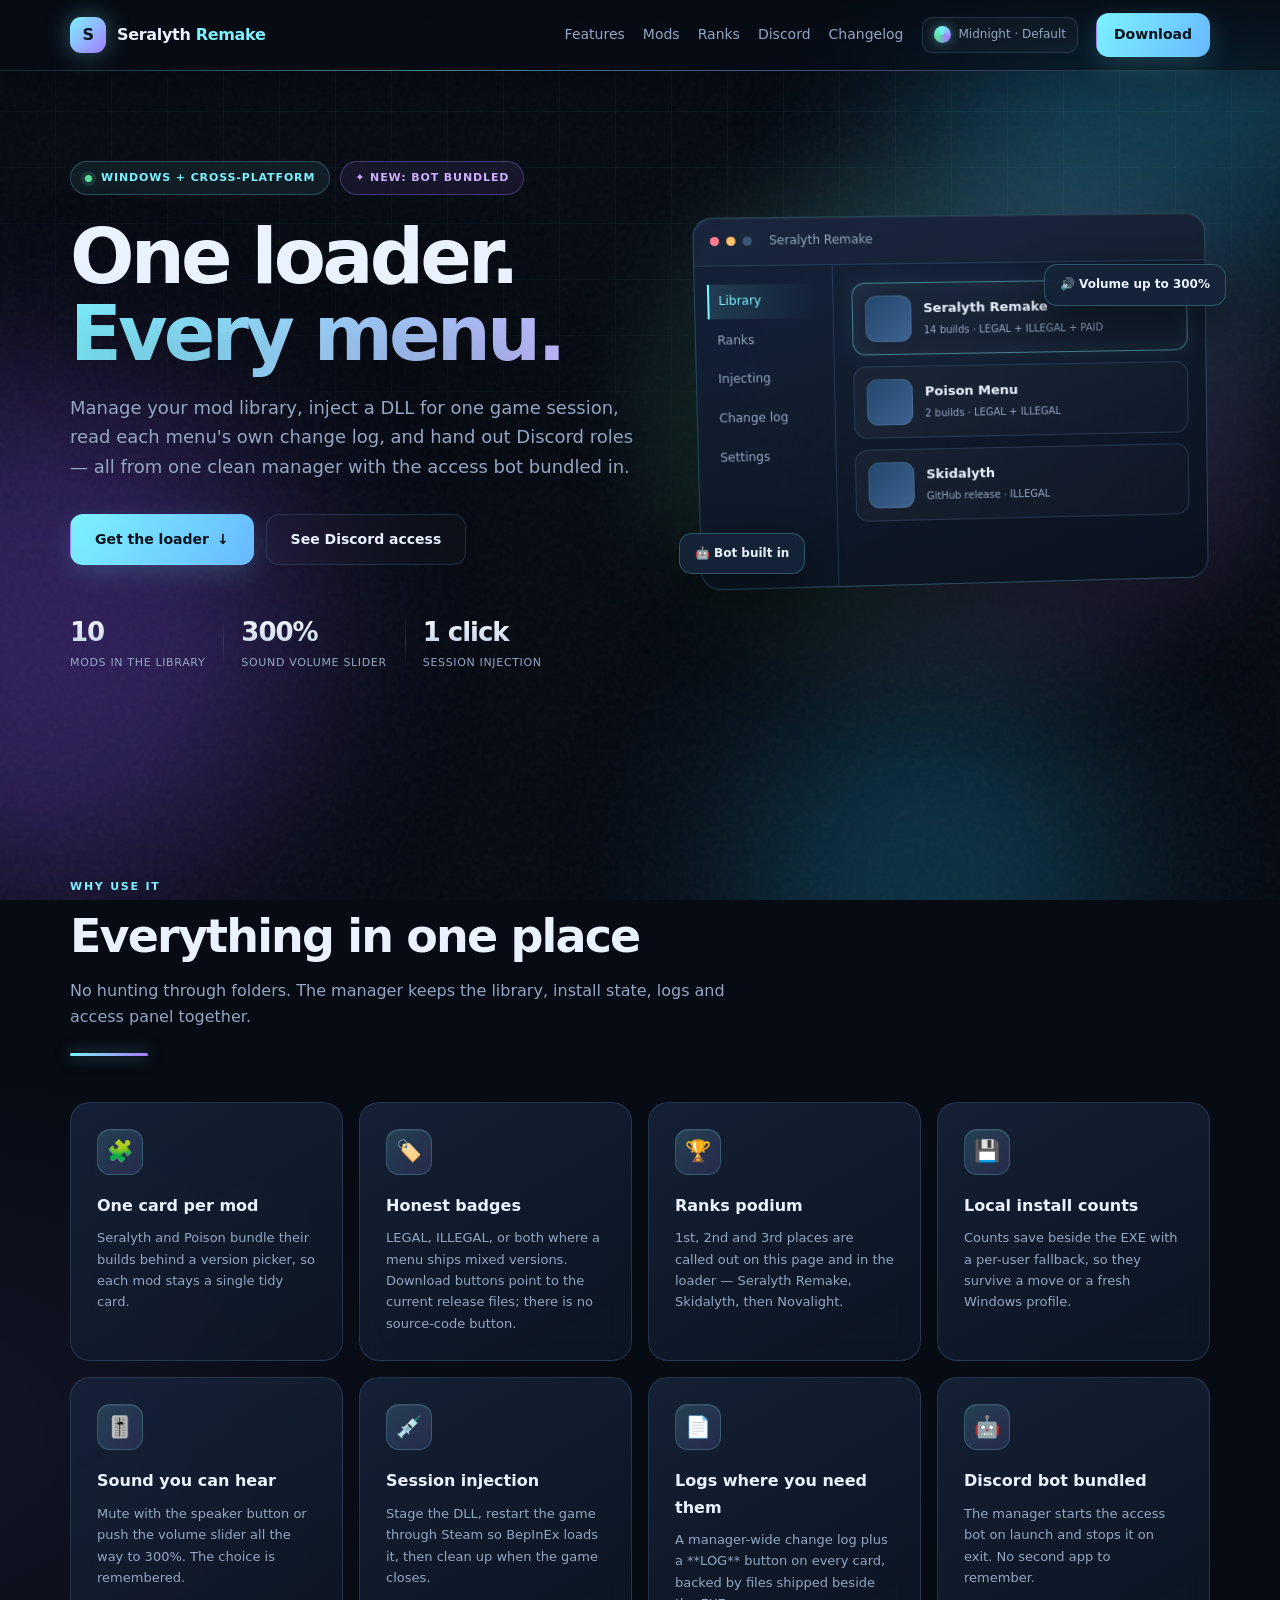
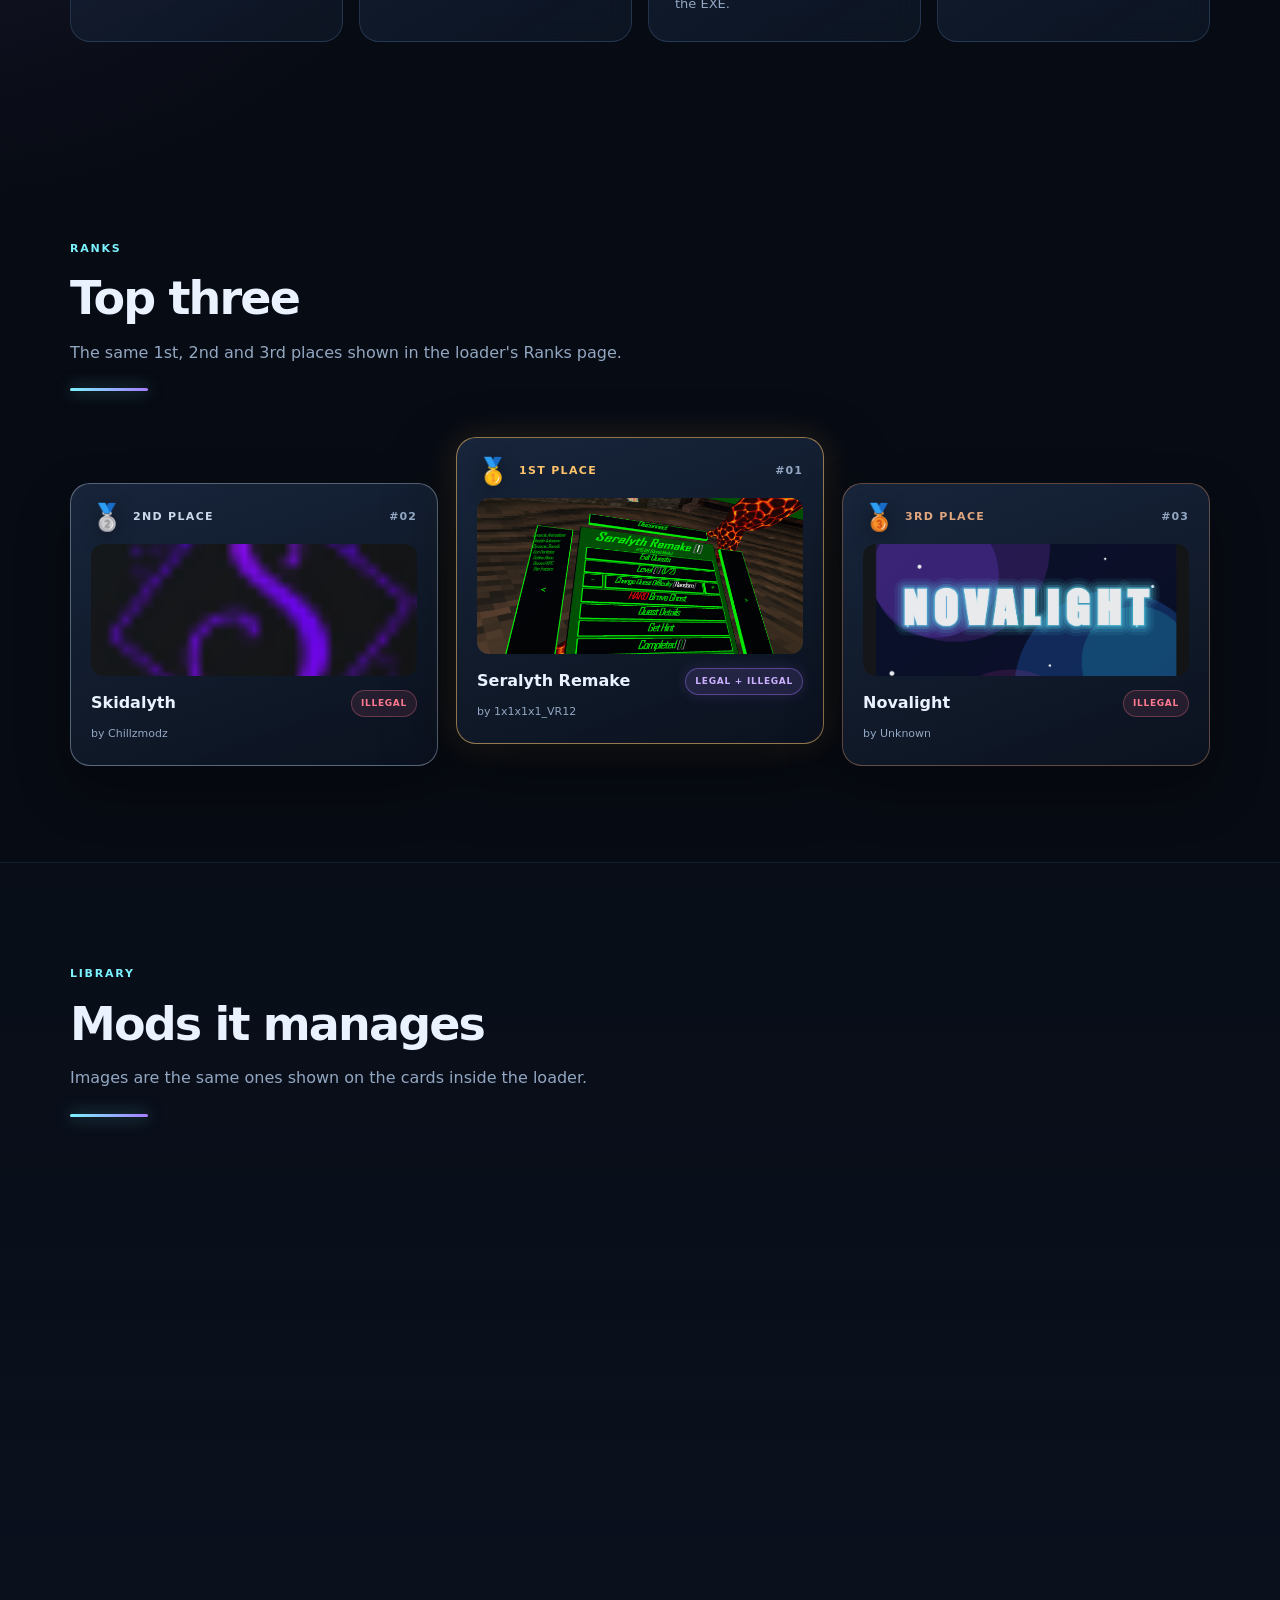
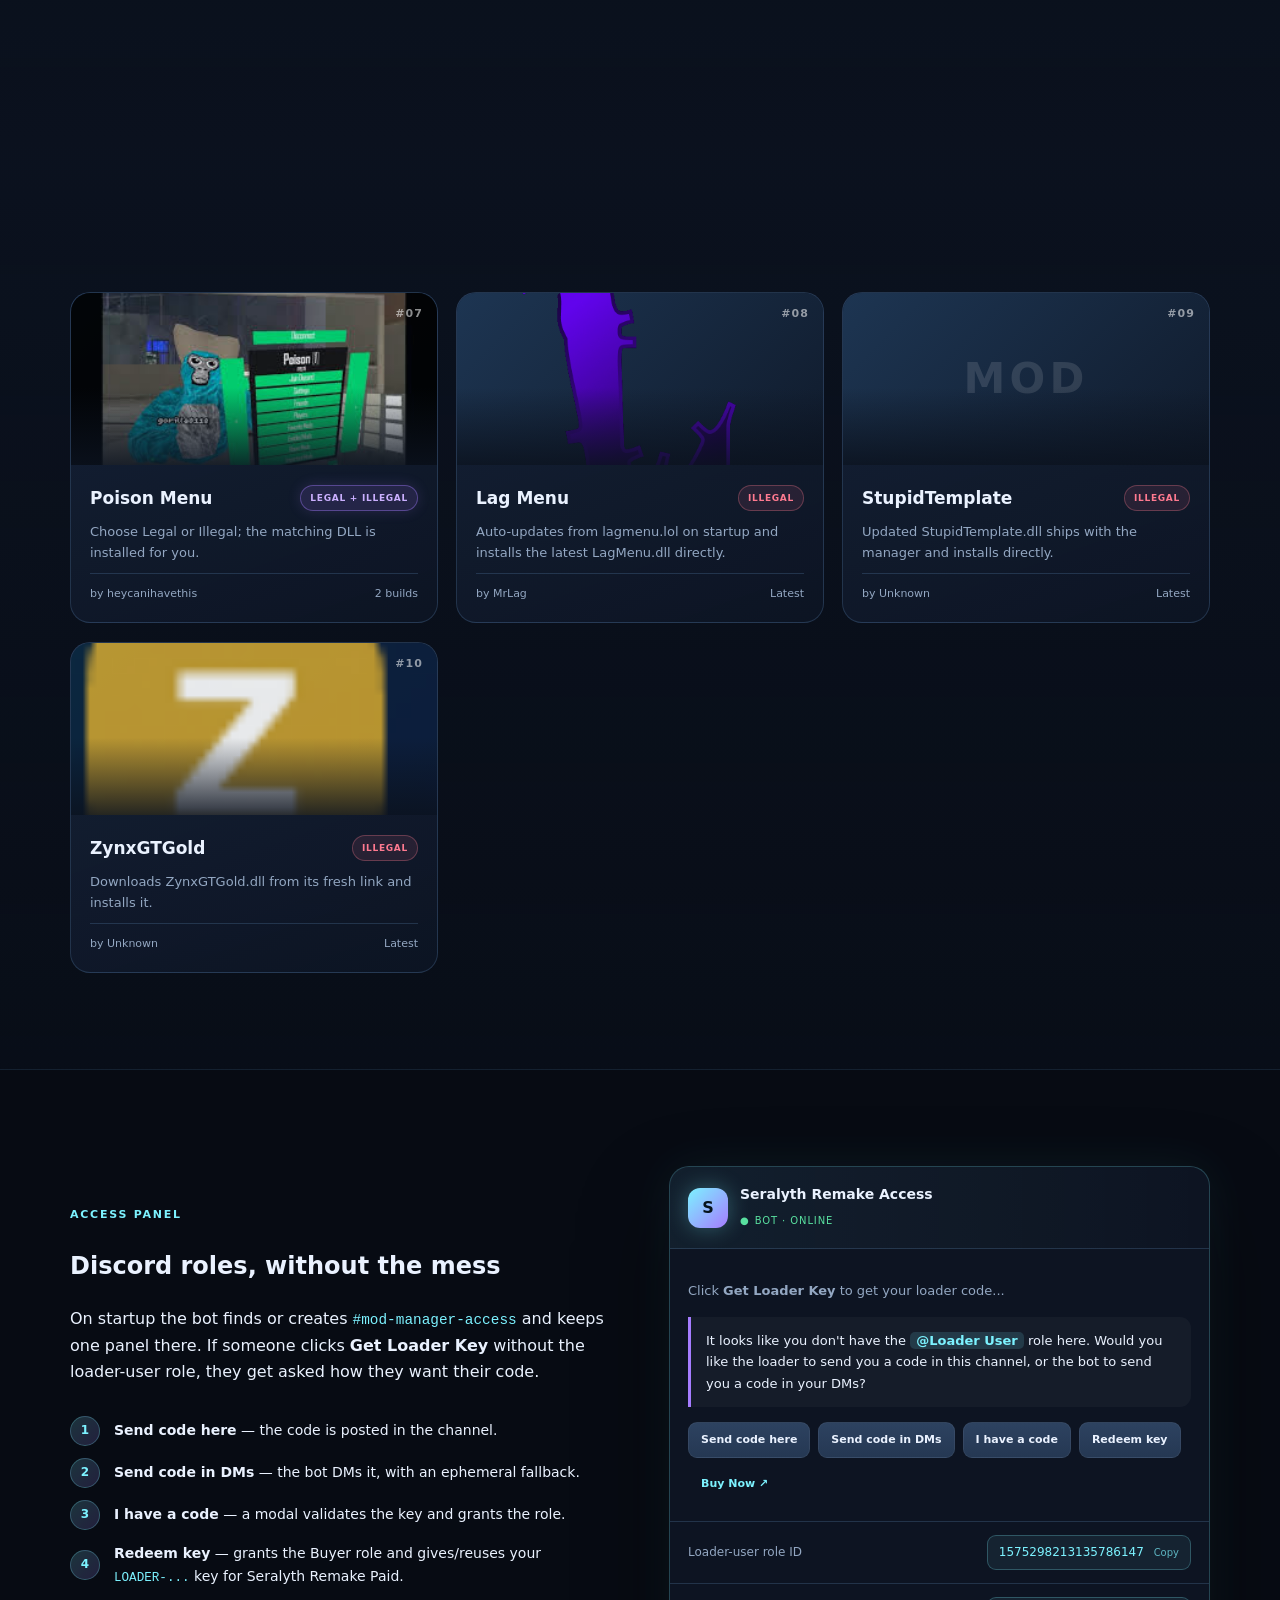
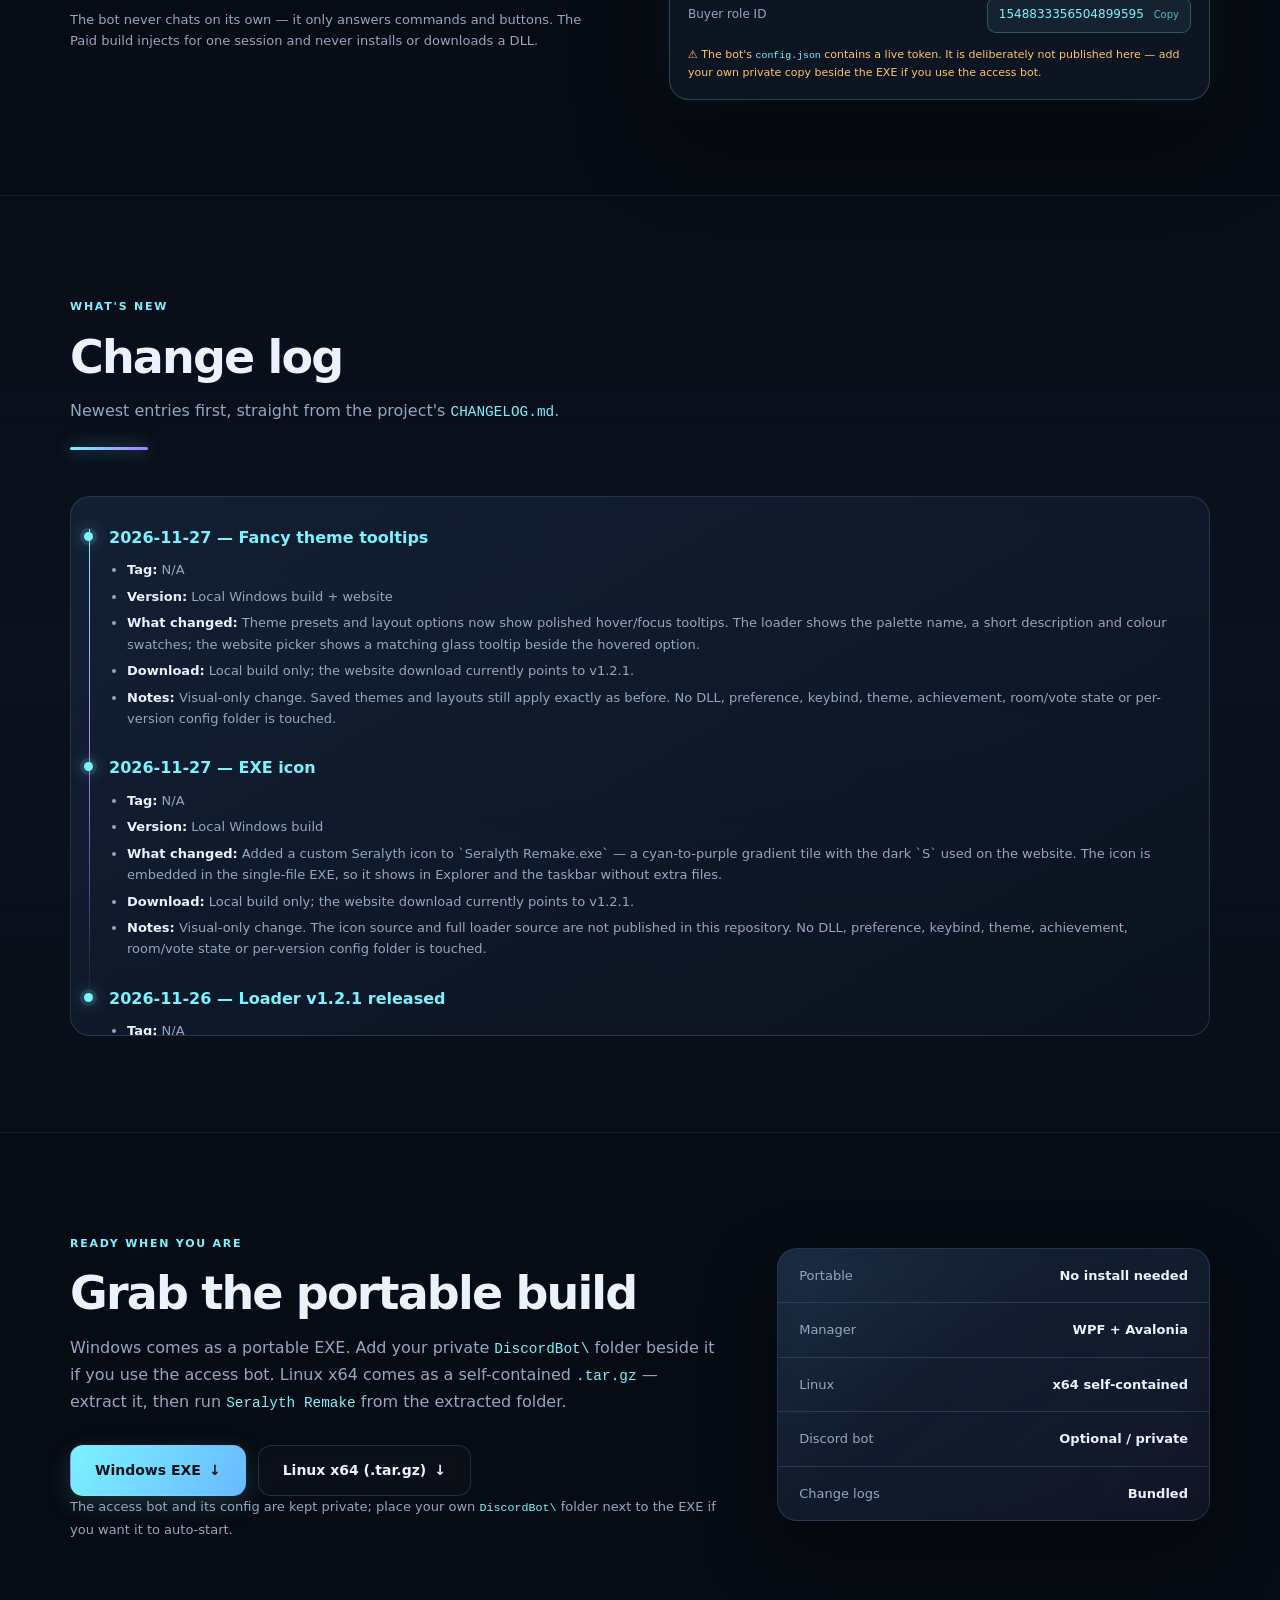
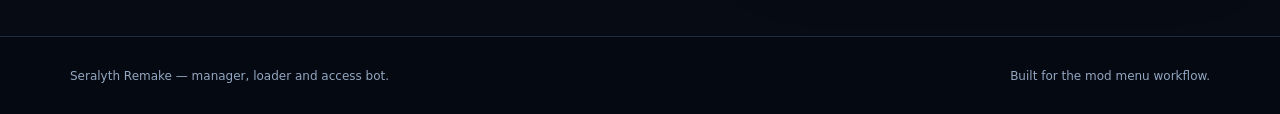
==== commit eb4ce840: "Add fancy theme tooltips" ====
--- a/index.html
+++ b/index.html
@@ -53,6 +53,11 @@
             <button type="button" role="menuitemradio" data-layout="glassy" aria-checked="false"><span class="layout-swatch layout-glassy"></span>Glassy</button>
             <button type="button" role="menuitemradio" data-layout="bold" aria-checked="false"><span class="layout-swatch layout-bold"></span>Bold</button>
           </div>
+          <div class="theme-tooltip" id="themeTip" role="tooltip" aria-hidden="true">
+            <div class="theme-tooltip-title" id="themeTipTitle"></div>
+            <div class="theme-tooltip-body" id="themeTipBody"></div>
+            <div class="theme-tooltip-swatches" id="themeTipSwatches"></div>
+          </div>
         </div>
         <a class="btn btn-sm" href="#download">Download</a>
       </nav>
--- a/styles.css
+++ b/styles.css
@@ -412,6 +412,35 @@
 .layout-glassy { background: linear-gradient(135deg, rgba(255,255,255,.35), rgba(var(--cyan-rgb), .25)); }
 .layout-bold { background: linear-gradient(135deg, var(--cyan) 0 58%, transparent 58%); border-width: 2px; border-color: var(--cyan); }
 
+/* Fancy hover preview for the theme/layout picker. */
+.theme-tooltip {
+  position: fixed; z-index: 120; width: 218px; padding: 12px 13px;
+  border-radius: 14px; border: 1px solid rgba(var(--cyan-rgb), .42);
+  background: linear-gradient(145deg, rgba(11,18,32,.98), rgba(8,13,24,.98));
+  box-shadow: 0 18px 48px rgba(0,0,0,.55), 0 0 0 1px rgba(255,255,255,.04) inset;
+  backdrop-filter: blur(14px); opacity: 0; visibility: hidden;
+  transform: translateY(4px) scale(.98); transform-origin: right center;
+  transition: opacity .16s ease, transform .18s var(--ease), visibility .16s ease;
+  pointer-events: none;
+}
+.theme-tooltip.visible { opacity: 1; visibility: visible; transform: none; }
+.theme-tooltip::before {
+  content: ""; position: absolute; inset: -1px; border-radius: inherit; padding: 1px;
+  background: linear-gradient(135deg, rgba(var(--cyan-rgb), .8), rgba(var(--purple-rgb), .65), transparent 72%);
+  -webkit-mask: linear-gradient(#000 0 0) content-box, linear-gradient(#000 0 0);
+  -webkit-mask-composite: xor; mask-composite: exclude; pointer-events: none;
+}
+.theme-tooltip-title {
+  font-size: 12px; font-weight: 800; letter-spacing: .06em; text-transform: uppercase; color: var(--text);
+}
+.theme-tooltip-body { margin-top: 5px; font-size: 11px; line-height: 1.45; color: var(--muted); }
+.theme-tooltip-swatches { display: flex; gap: 6px; margin-top: 10px; }
+.theme-tooltip-swatches:empty { display: none; }
+.theme-tooltip-swatch {
+  width: 22px; height: 22px; border-radius: 6px; border: 1px solid rgba(255,255,255,.24);
+  box-shadow: 0 3px 10px rgba(0,0,0,.35);
+}
+
 .btn {
   position: relative; overflow: hidden; isolation: isolate;
   display: inline-flex; align-items: center; justify-content: center; gap: 8px;
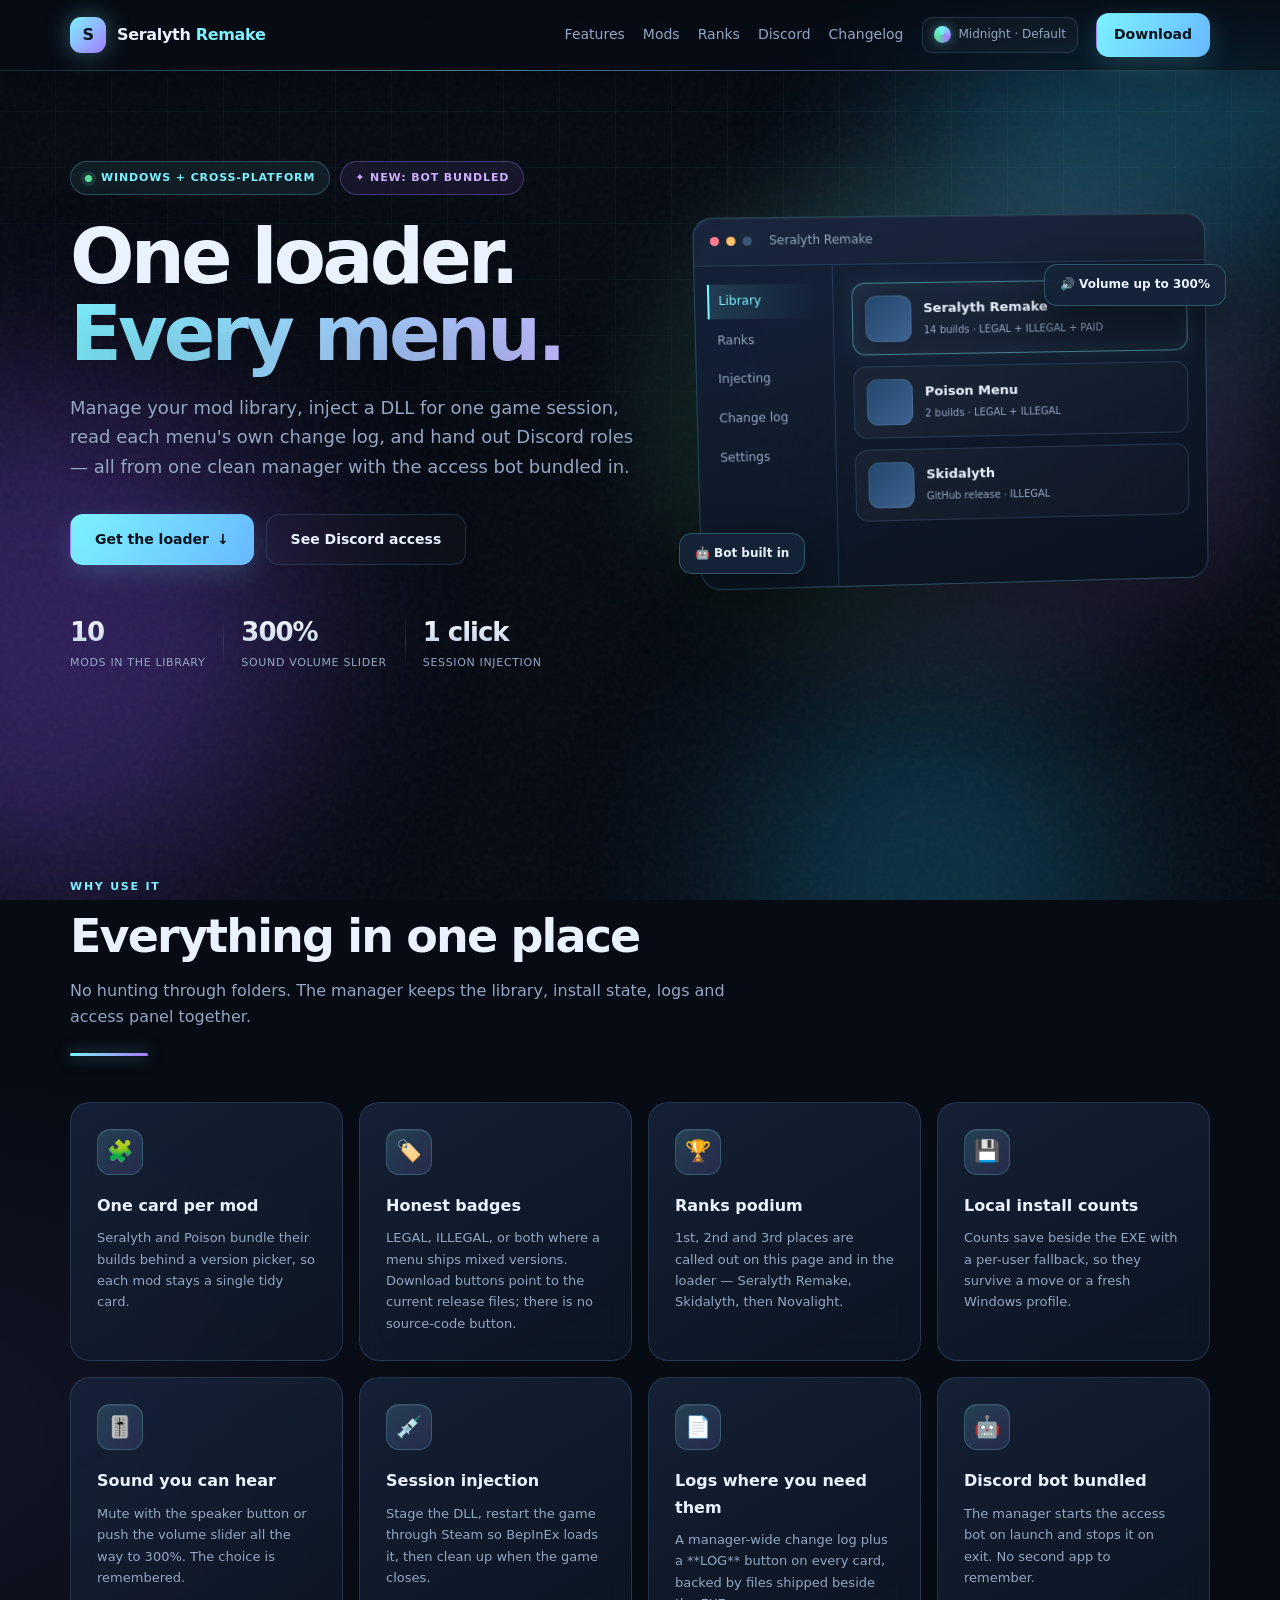
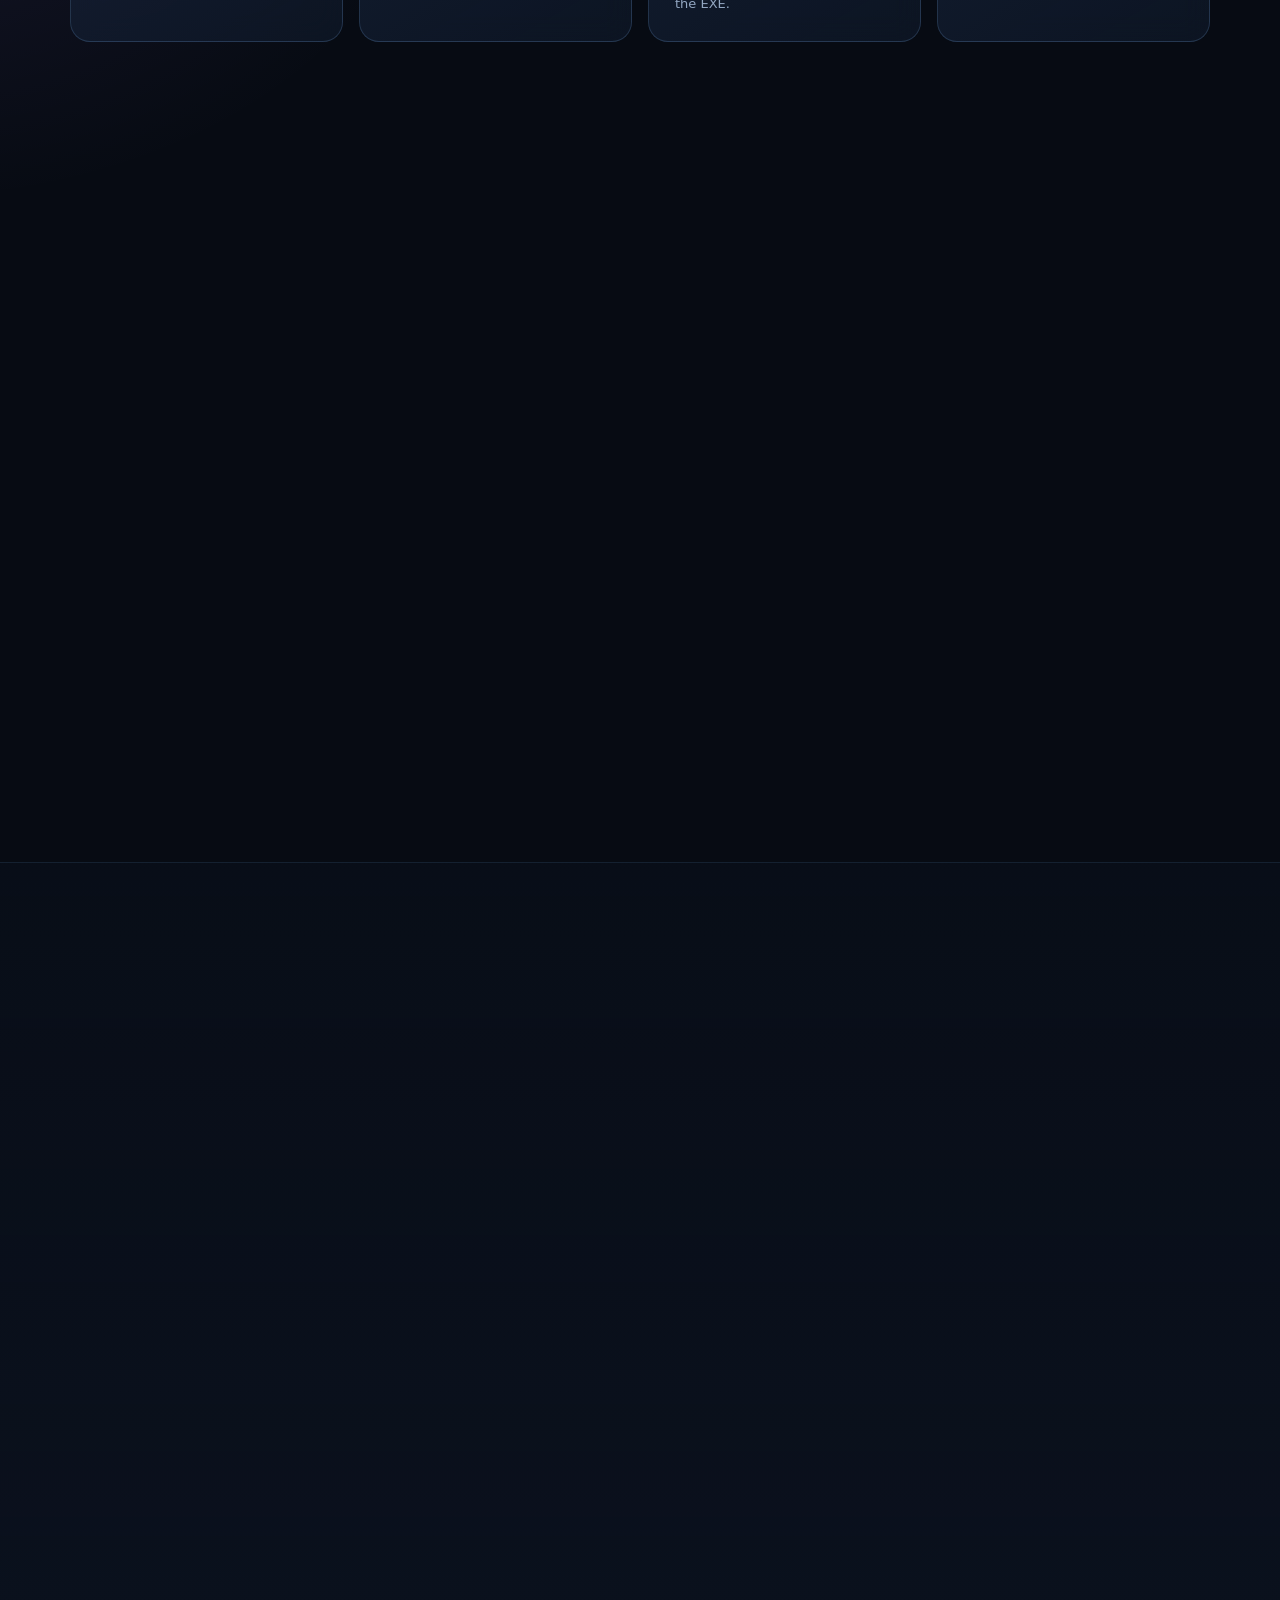
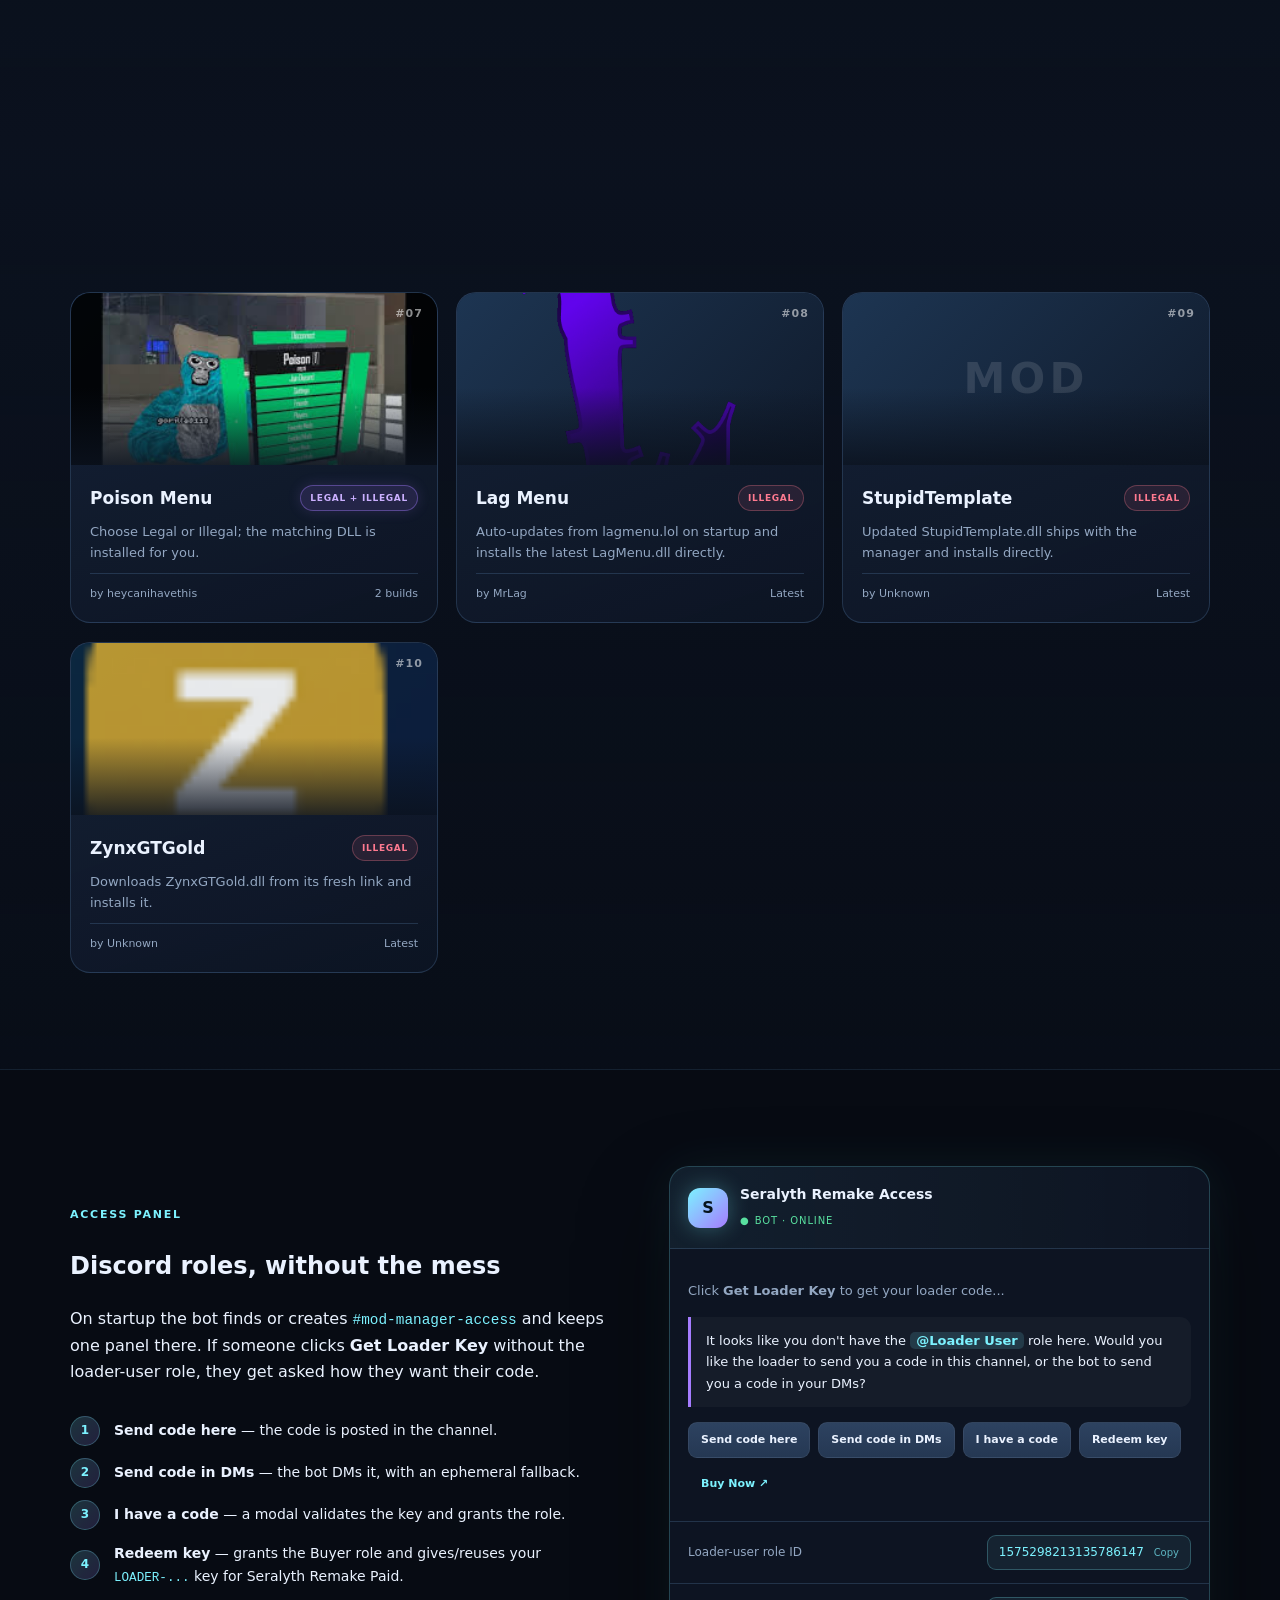
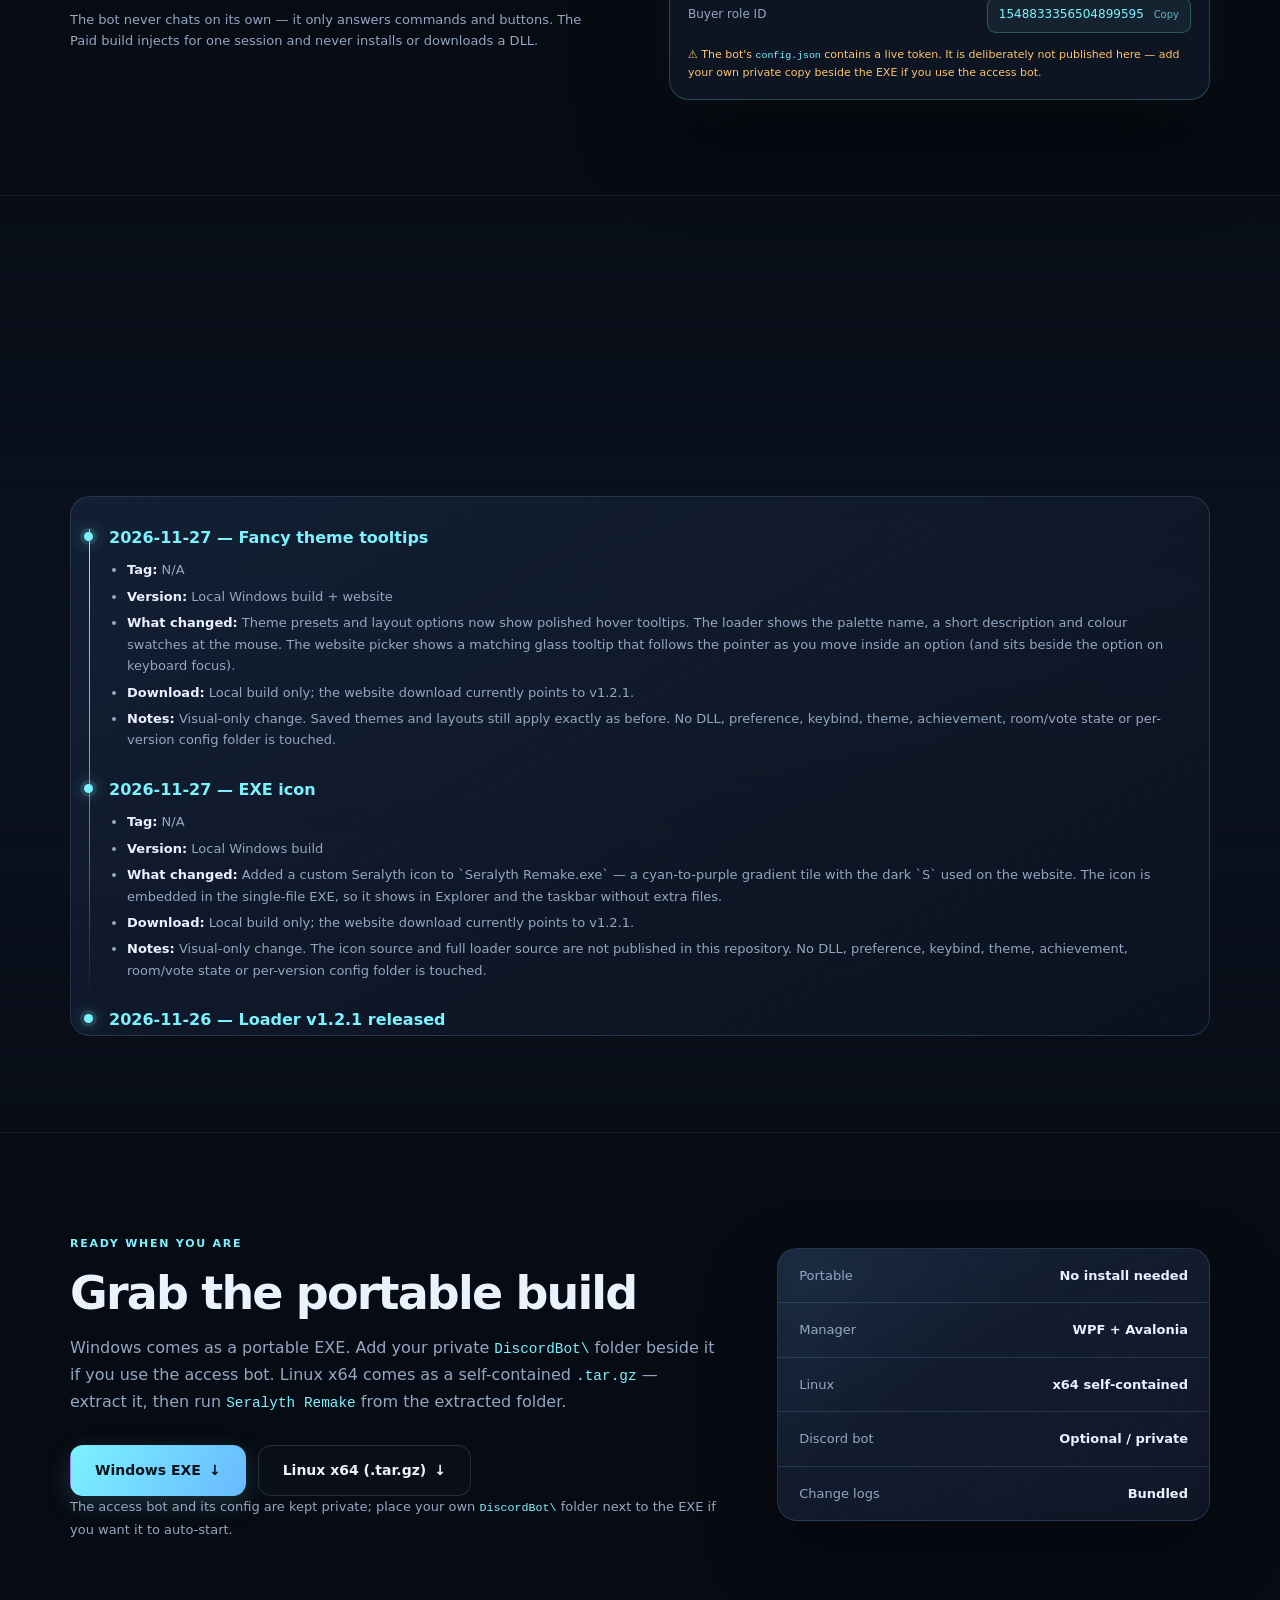
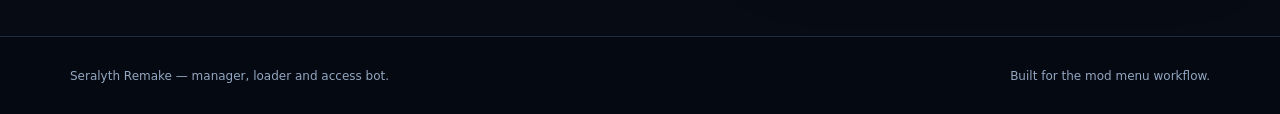
==== commit d3b67491: "Make website theme tooltip follow the pointer" ====
--- a/index.html
+++ b/index.html
@@ -7,8 +7,8 @@
   <meta name="theme-color" content="#080d16" />
   <title>Seralyth Remake — Mod Manager &amp; Loader</title>
   <link rel="icon" href="data:image/svg+xml,%3Csvg xmlns='http://www.w3.org/2000/svg' viewBox='0 0 64 64'%3E%3Cdefs%3E%3ClinearGradient id='g' x1='0' y1='0' x2='1' y2='1'%3E%3Cstop stop-color='%237cf2ff'/%3E%3Cstop offset='1' stop-color='%23a57cff'/%3E%3C/linearGradient%3E%3C/defs%3E%3Crect width='64' height='64' rx='18' fill='url(%23g)'/%3E%3Ctext x='32' y='44' font-family='Segoe UI' font-size='38' font-weight='800' text-anchor='middle' fill='%2307111d'%3ES%3C/text%3E%3C/svg%3E" />
-  <link rel="stylesheet" href="styles.css?v=83021ba" />
-  <script src="script.js?v=83021ba" defer></script>
+  <link rel="stylesheet" href="styles.css?v=cursor-follow-1" />
+  <script src="script.js?v=cursor-follow-1" defer></script>
 </head>
 <body>
   <a class="skip-link" href="#main">Skip to content</a>
--- a/styles.css
+++ b/styles.css
@@ -419,7 +419,7 @@
   background: linear-gradient(145deg, rgba(11,18,32,.98), rgba(8,13,24,.98));
   box-shadow: 0 18px 48px rgba(0,0,0,.55), 0 0 0 1px rgba(255,255,255,.04) inset;
   backdrop-filter: blur(14px); opacity: 0; visibility: hidden;
-  transform: translateY(4px) scale(.98); transform-origin: right center;
+  transform: translateY(4px) scale(.98); transform-origin: top left;
   transition: opacity .16s ease, transform .18s var(--ease), visibility .16s ease;
   pointer-events: none;
 }
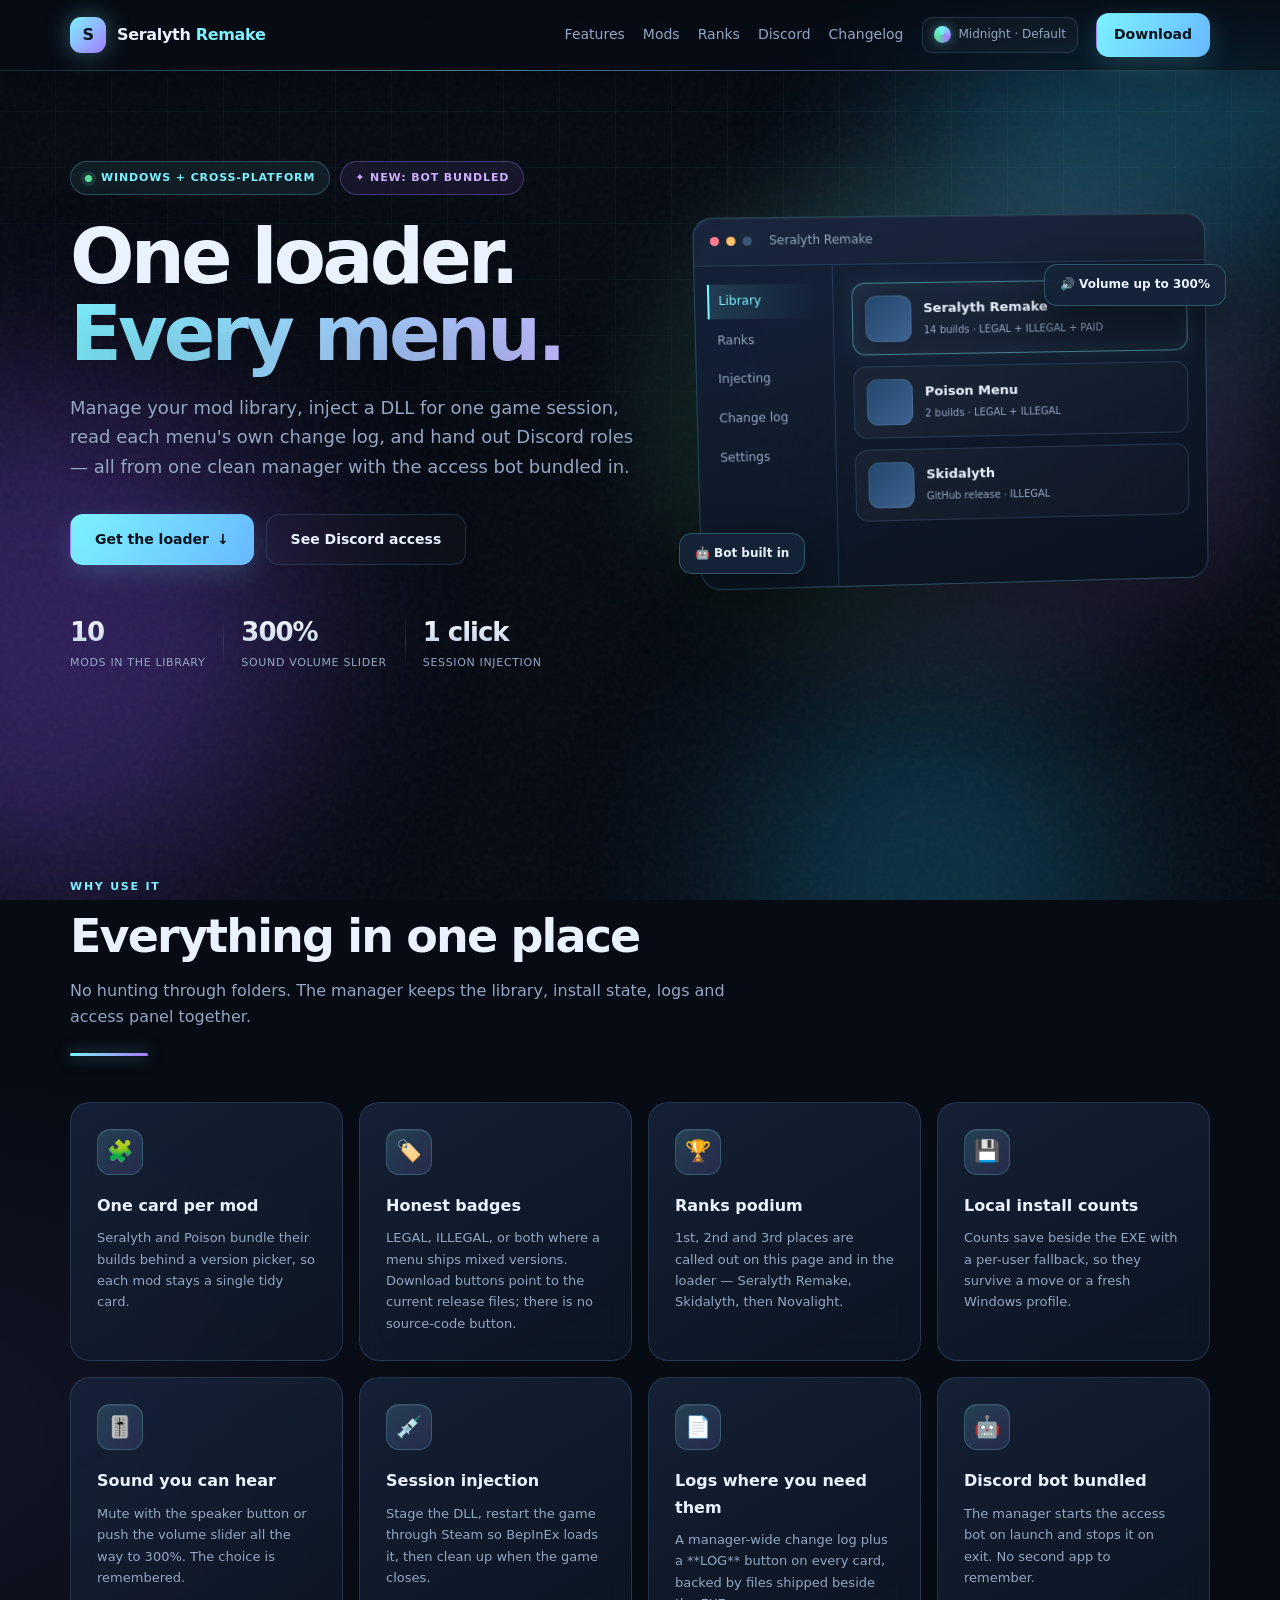
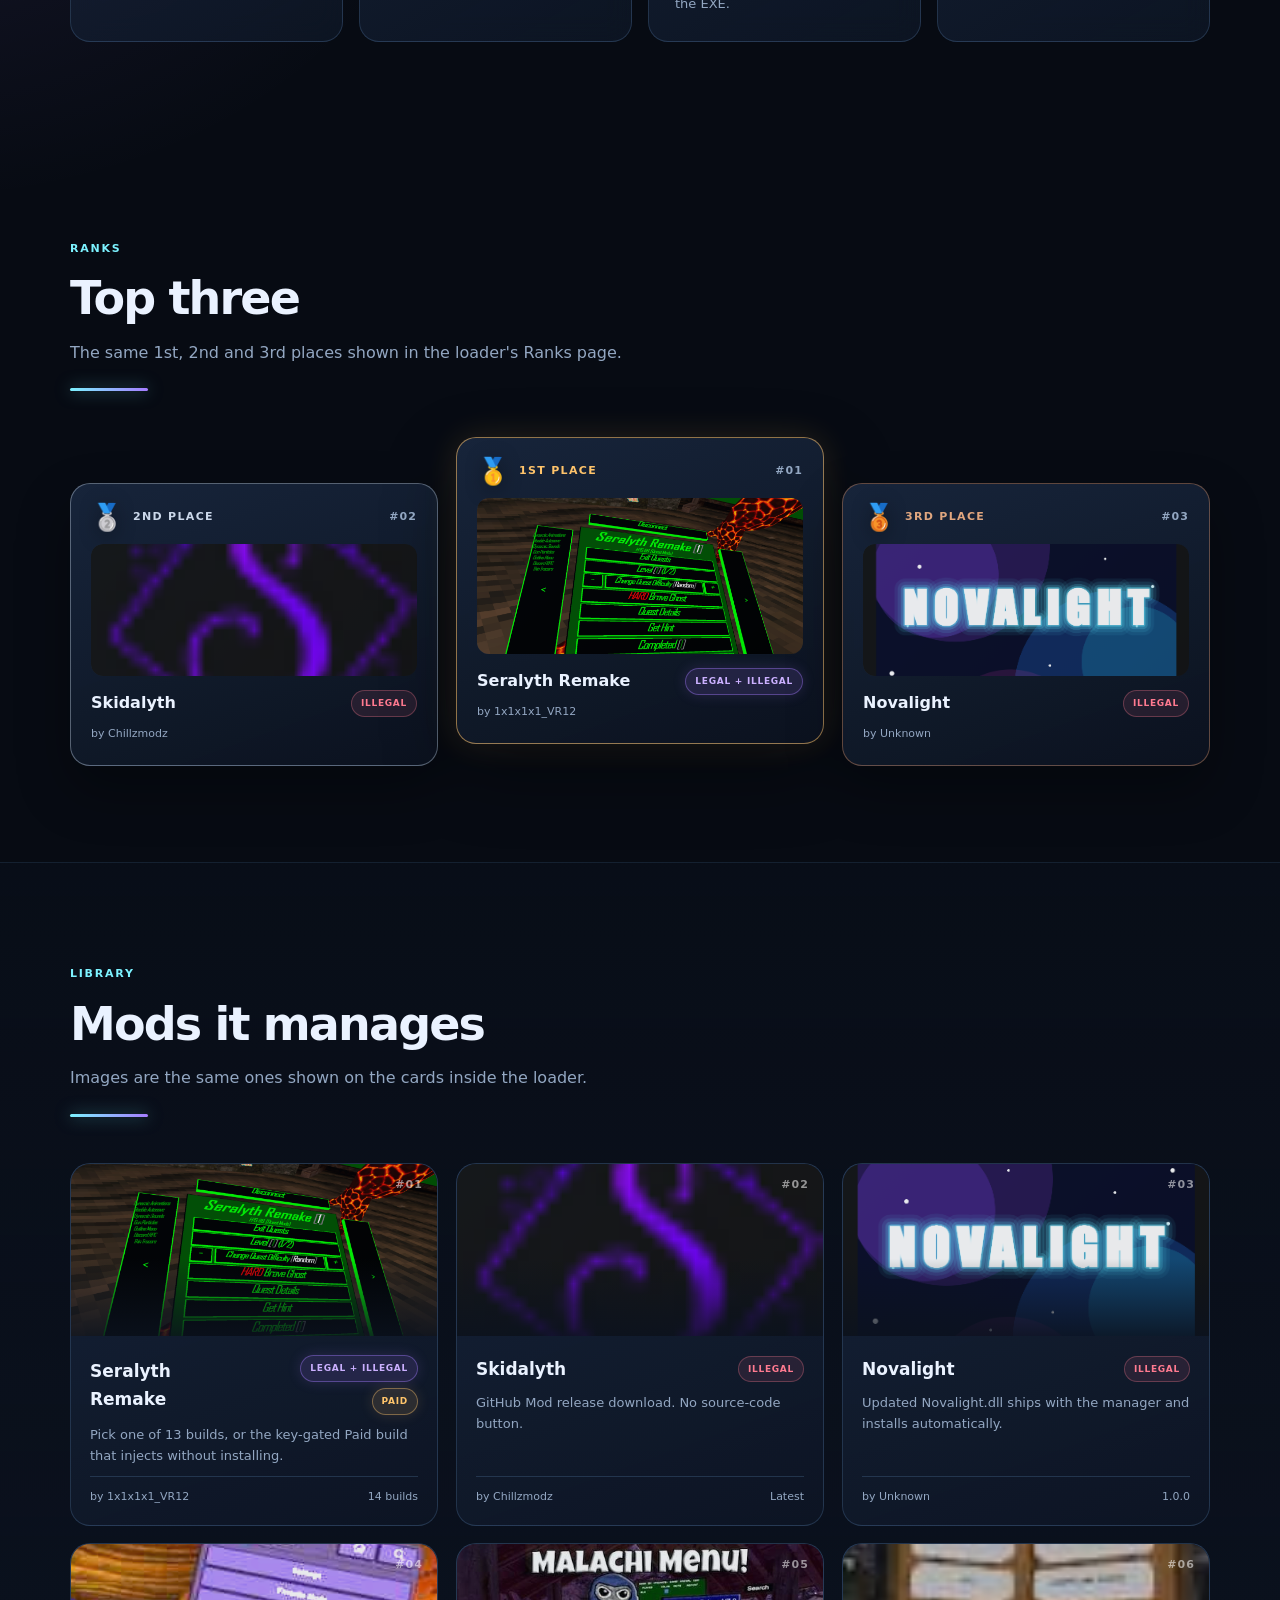
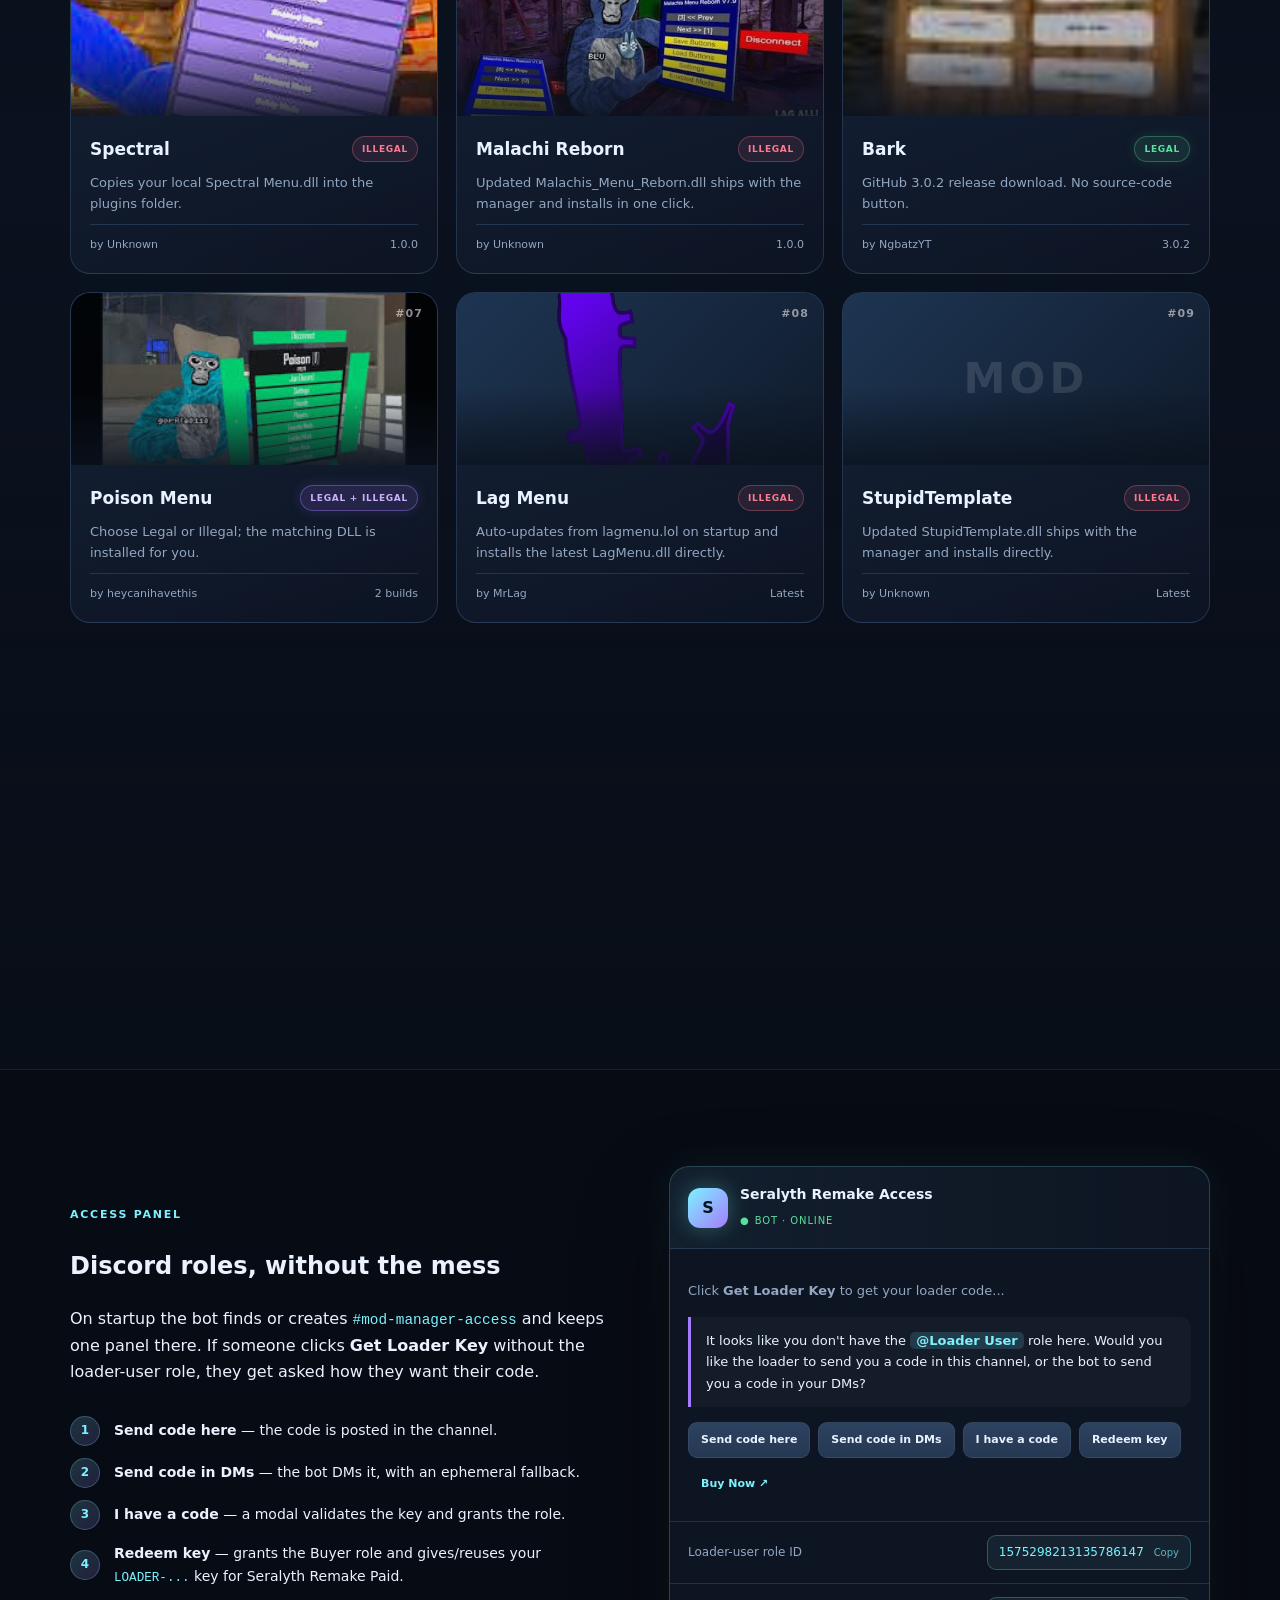
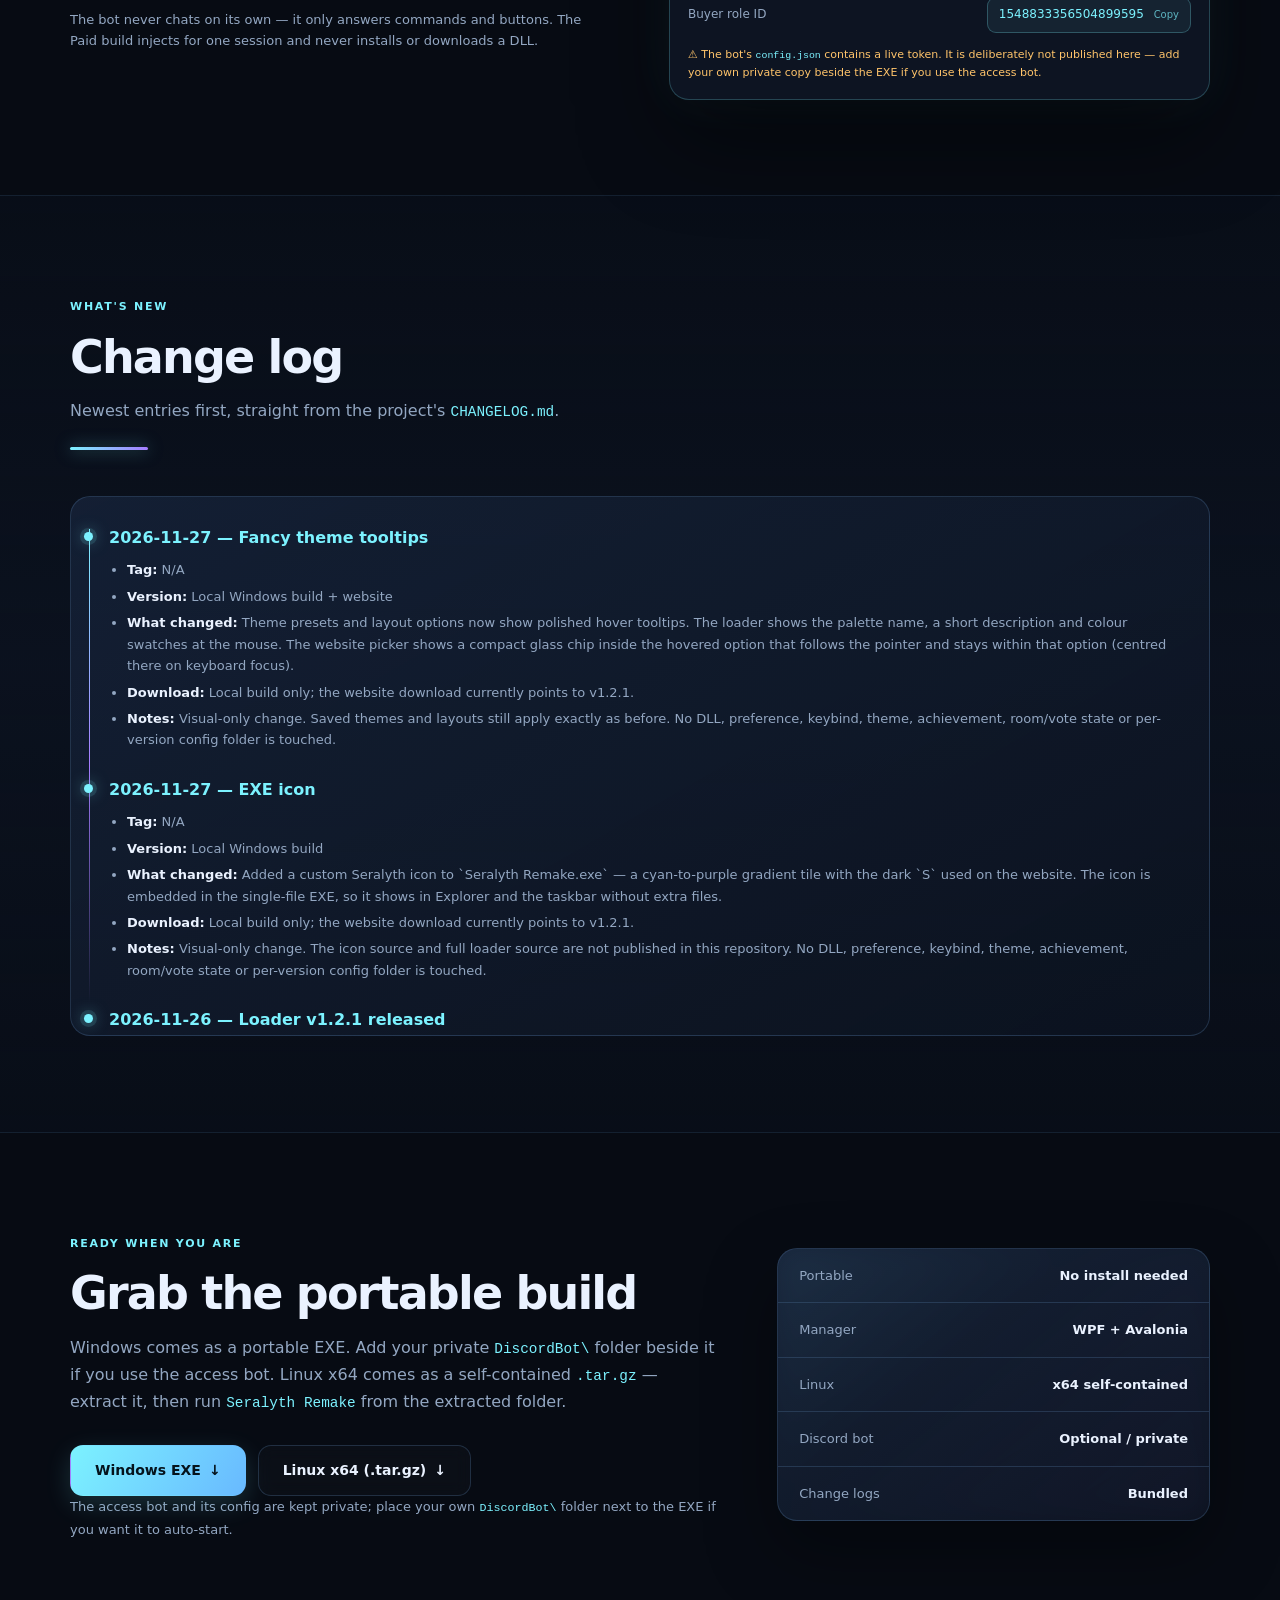
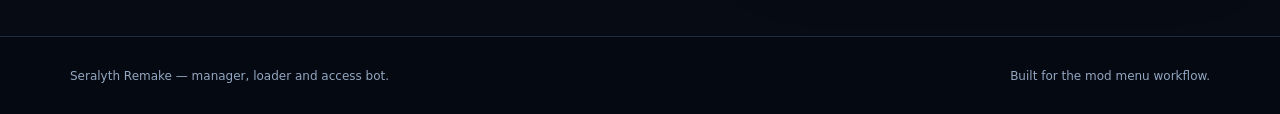
==== commit 35afcd0b: "Put tooltip chip inside the hovered theme button" ====
--- a/index.html
+++ b/index.html
@@ -7,8 +7,8 @@
   <meta name="theme-color" content="#080d16" />
   <title>Seralyth Remake — Mod Manager &amp; Loader</title>
   <link rel="icon" href="data:image/svg+xml,%3Csvg xmlns='http://www.w3.org/2000/svg' viewBox='0 0 64 64'%3E%3Cdefs%3E%3ClinearGradient id='g' x1='0' y1='0' x2='1' y2='1'%3E%3Cstop stop-color='%237cf2ff'/%3E%3Cstop offset='1' stop-color='%23a57cff'/%3E%3C/linearGradient%3E%3C/defs%3E%3Crect width='64' height='64' rx='18' fill='url(%23g)'/%3E%3Ctext x='32' y='44' font-family='Segoe UI' font-size='38' font-weight='800' text-anchor='middle' fill='%2307111d'%3ES%3C/text%3E%3C/svg%3E" />
-  <link rel="stylesheet" href="styles.css?v=cursor-follow-1" />
-  <script src="script.js?v=cursor-follow-1" defer></script>
+  <link rel="stylesheet" href="styles.css?v=inside-button-1" />
+  <script src="script.js?v=inside-button-1" defer></script>
 </head>
 <body>
   <a class="skip-link" href="#main">Skip to content</a>
--- a/styles.css
+++ b/styles.css
@@ -386,6 +386,7 @@
 }
 .theme-picker.open .theme-menu { opacity: 1; visibility: visible; transform: none; }
 .theme-menu button {
+  position: relative;
   display: flex; align-items: center; gap: 10px; width: 100%; padding: 9px 10px;
   border: 0; border-radius: 9px; background: transparent; color: var(--muted);
   font: inherit; font-size: 12px; text-align: left; cursor: pointer;
@@ -439,6 +440,22 @@
 .theme-tooltip-swatch {
   width: 22px; height: 22px; border-radius: 6px; border: 1px solid rgba(255,255,255,.24);
   box-shadow: 0 3px 10px rgba(0,0,0,.35);
+}
+
+/* Compact version that lives inside the hovered menu button. */
+.theme-tooltip.inside-button {
+  position: absolute; z-index: 5; width: auto; max-width: calc(100% - 6px);
+  display: flex; align-items: center; gap: 7px; padding: 4px 7px;
+  border-radius: 8px; transform: none; transform-origin: top left;
+  box-shadow: 0 4px 14px rgba(0,0,0,.5);
+}
+.theme-tooltip.inside-button .theme-tooltip-title {
+  font-size: 9px; letter-spacing: .04em; white-space: nowrap;
+}
+.theme-tooltip.inside-button .theme-tooltip-body { display: none; }
+.theme-tooltip.inside-button .theme-tooltip-swatches { margin: 0; gap: 3px; }
+.theme-tooltip.inside-button .theme-tooltip-swatch {
+  width: 8px; height: 8px; border-radius: 2px; box-shadow: none;
 }
 
 .btn {
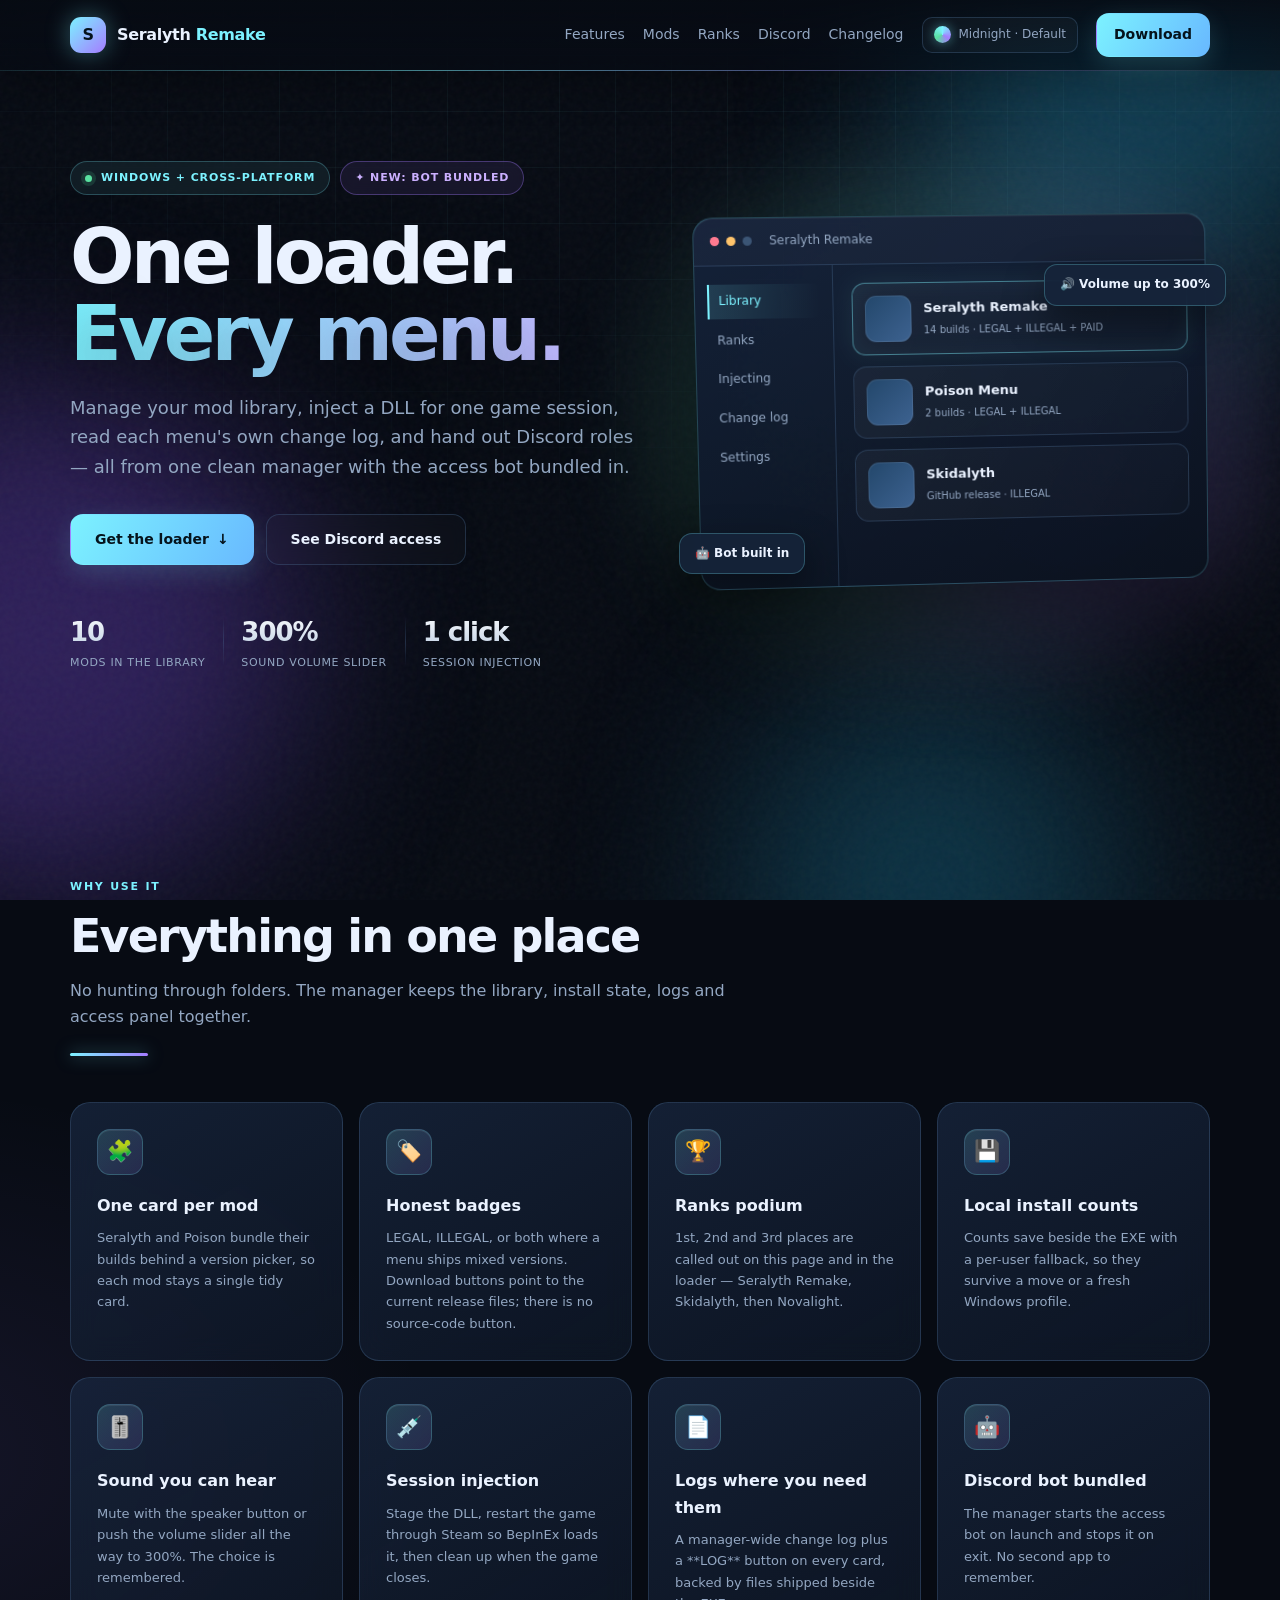
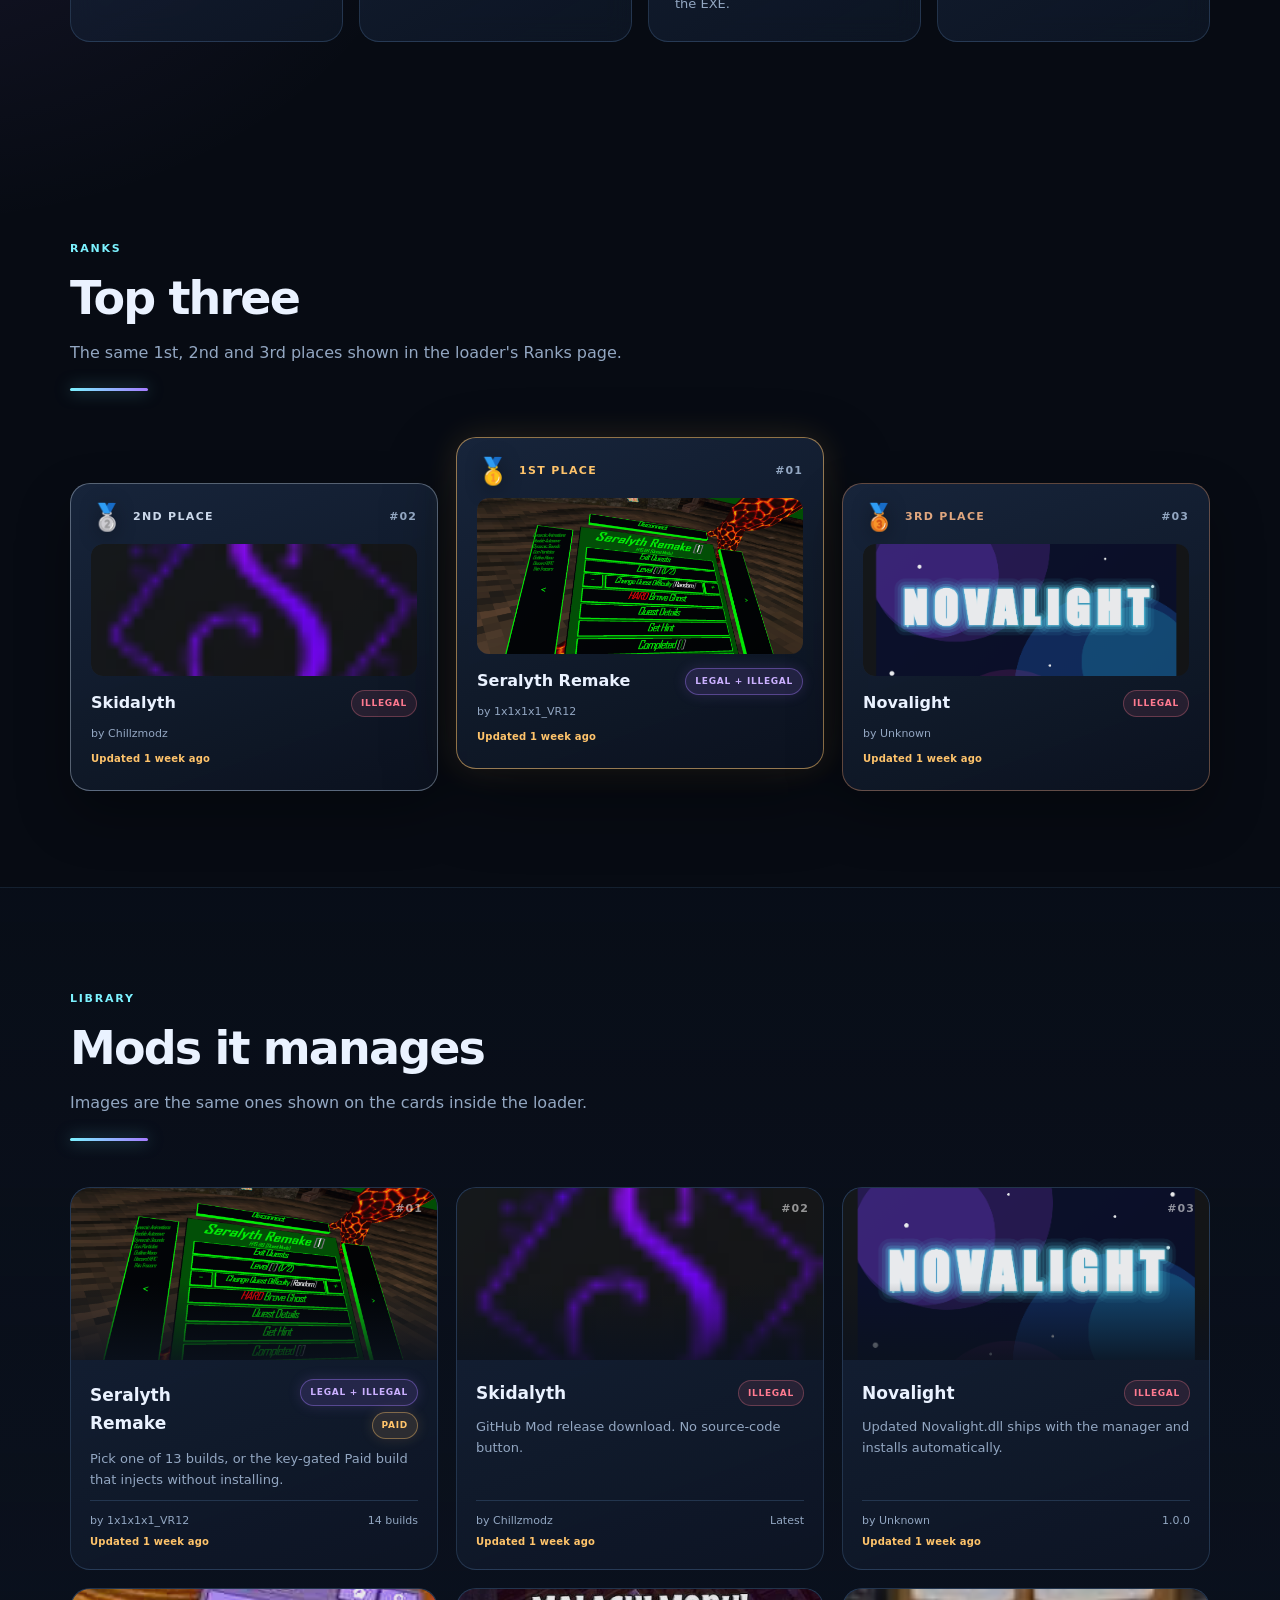
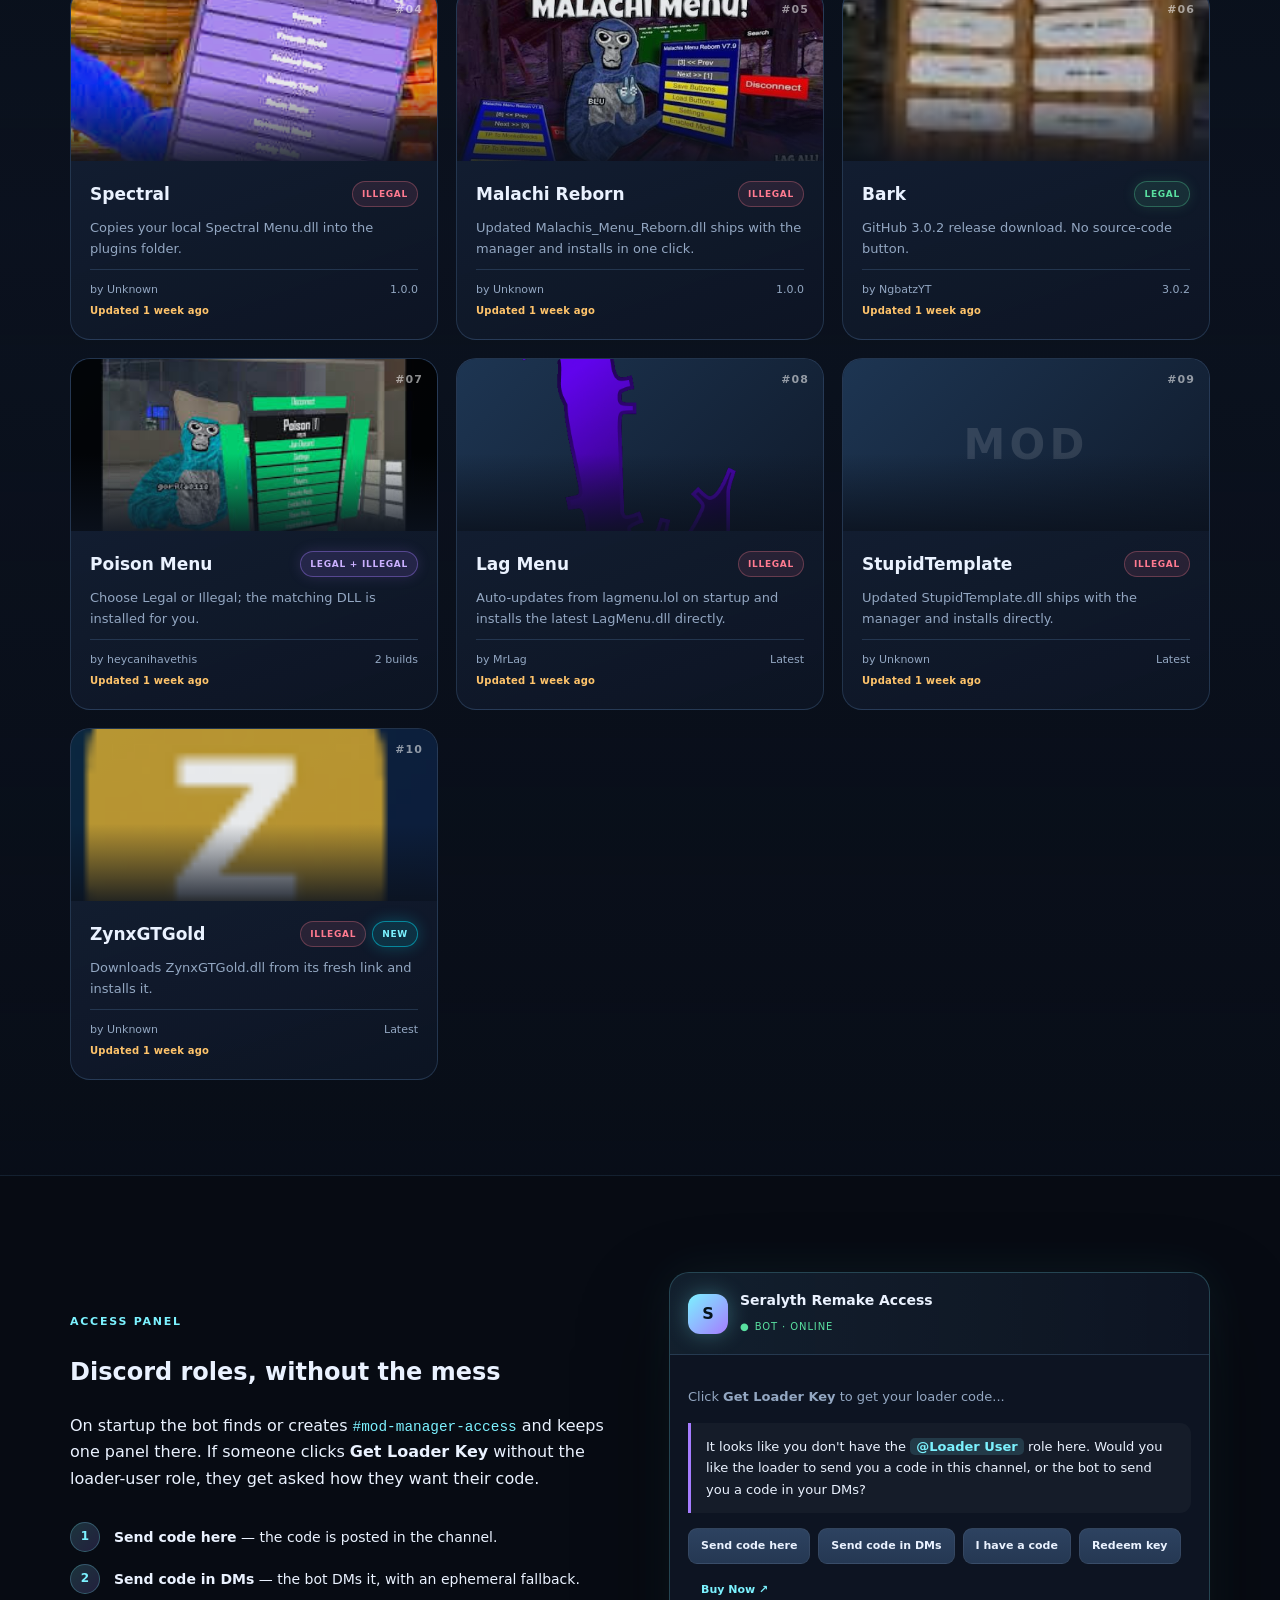
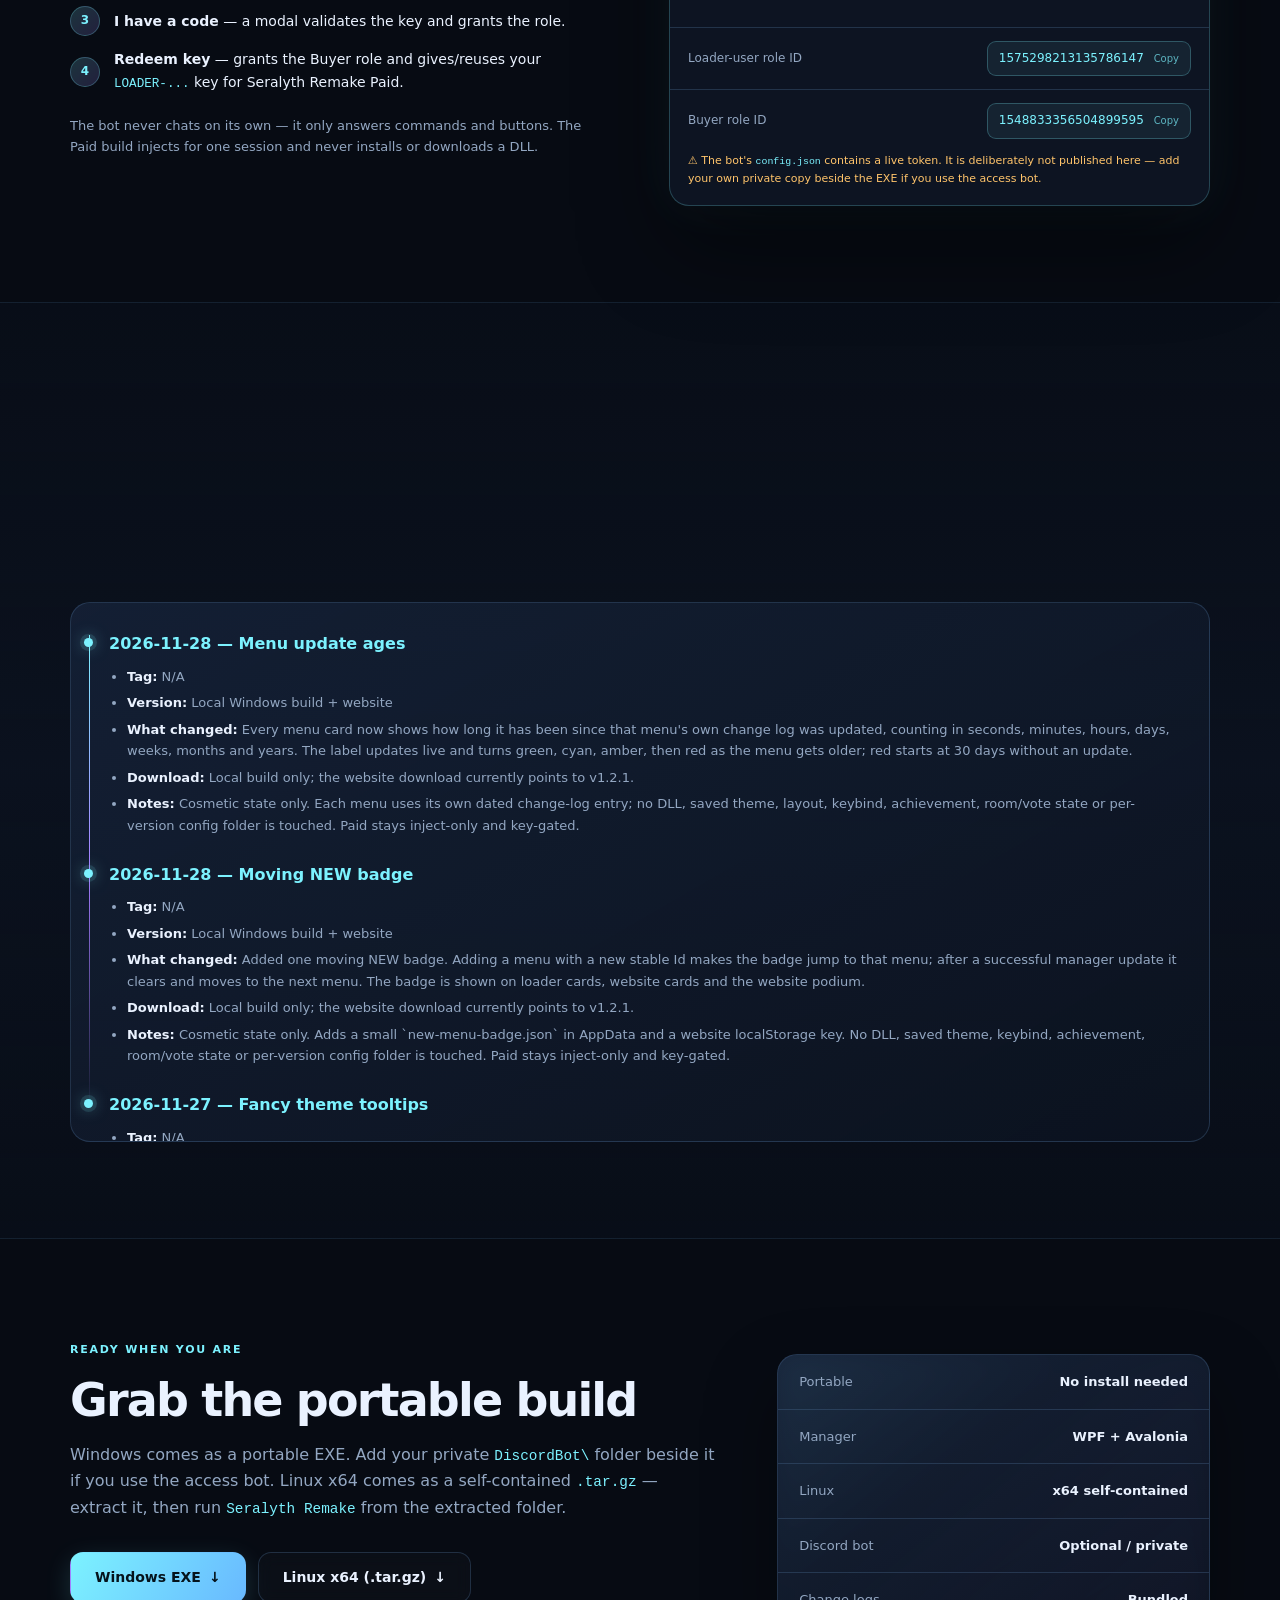
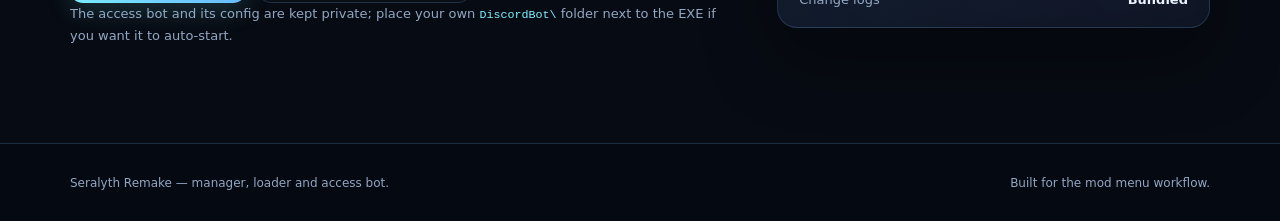
==== commit 6e4f77bc: "Add live menu update age labels" ====
--- a/index.html
+++ b/index.html
@@ -7,8 +7,8 @@
   <meta name="theme-color" content="#080d16" />
   <title>Seralyth Remake — Mod Manager &amp; Loader</title>
   <link rel="icon" href="data:image/svg+xml,%3Csvg xmlns='http://www.w3.org/2000/svg' viewBox='0 0 64 64'%3E%3Cdefs%3E%3ClinearGradient id='g' x1='0' y1='0' x2='1' y2='1'%3E%3Cstop stop-color='%237cf2ff'/%3E%3Cstop offset='1' stop-color='%23a57cff'/%3E%3C/linearGradient%3E%3C/defs%3E%3Crect width='64' height='64' rx='18' fill='url(%23g)'/%3E%3Ctext x='32' y='44' font-family='Segoe UI' font-size='38' font-weight='800' text-anchor='middle' fill='%2307111d'%3ES%3C/text%3E%3C/svg%3E" />
-  <link rel="stylesheet" href="styles.css?v=inside-button-1" />
-  <script src="script.js?v=inside-button-1" defer></script>
+  <link rel="stylesheet" href="styles.css?v=update-age-1" />
+  <script src="script.js?v=update-age-1" defer></script>
 </head>
 <body>
   <a class="skip-link" href="#main">Skip to content</a>
--- a/styles.css
+++ b/styles.css
@@ -629,6 +629,7 @@
 .podium-info { display: flex; align-items: center; flex-wrap: wrap; gap: 8px; margin-top: 14px; }
 .podium-info h3 { margin: 0; font-size: 16px; flex: 1; }
 .podium-info p { flex-basis: 100%; margin: 0; color: var(--muted); font-size: 11px; }
+.podium-info .menu-age { flex-basis: 100%; }
 
 /* ---------- mods ---------- */
 .mod-grid { display: grid; grid-template-columns: repeat(3, 1fr); gap: 18px; }
@@ -661,8 +662,15 @@
 .tag-illegal { color: var(--red); background: rgba(255,122,144,.1); border: 1px solid rgba(255,122,144,.3); }
 .tag-mixed { color: var(--soft-purple); background: rgba(var(--purple-rgb),.14); border: 1px solid rgba(var(--purple-rgb),.4); box-shadow: 0 0 14px rgba(var(--purple-rgb),.16); }
 .tag-paid { color: var(--gold); background: rgba(255,196,107,.12); border: 1px solid rgba(255,196,107,.4); box-shadow: 0 0 14px rgba(255,196,107,.14); }
+.tag-new { color: #7CF2FF; background: rgba(0,229,255,.12); border: 1px solid rgba(0,229,255,.48); box-shadow: 0 0 16px rgba(0,229,255,.24); }
 .tag-group { display: flex; gap: 6px; flex-wrap: wrap; justify-content: flex-end; }
-.mod-meta { display: flex; justify-content: space-between; color: var(--muted); font-size: 11px; border-top: 1px solid var(--line); padding-top: 11px; }
+.mod-meta { display: flex; flex-wrap: wrap; gap: 4px 10px; justify-content: space-between; color: var(--muted); font-size: 11px; border-top: 1px solid var(--line); padding-top: 11px; }
+.menu-age { font-size: 10px; font-weight: 700; letter-spacing: .02em; white-space: nowrap; }
+.mod-meta .menu-age { flex-basis: 100%; }
+.menu-age.age-fresh { color: #3BE08B; }
+.menu-age.age-recent { color: #7CF2FF; }
+.menu-age.age-aging { color: #FFC46B; }
+.menu-age.age-stale { color: #FF5C7A; }
 
 /* ---------- discord ---------- */
 .discord-grid { display: grid; grid-template-columns: 1fr 1fr; gap: 58px; align-items: center; }
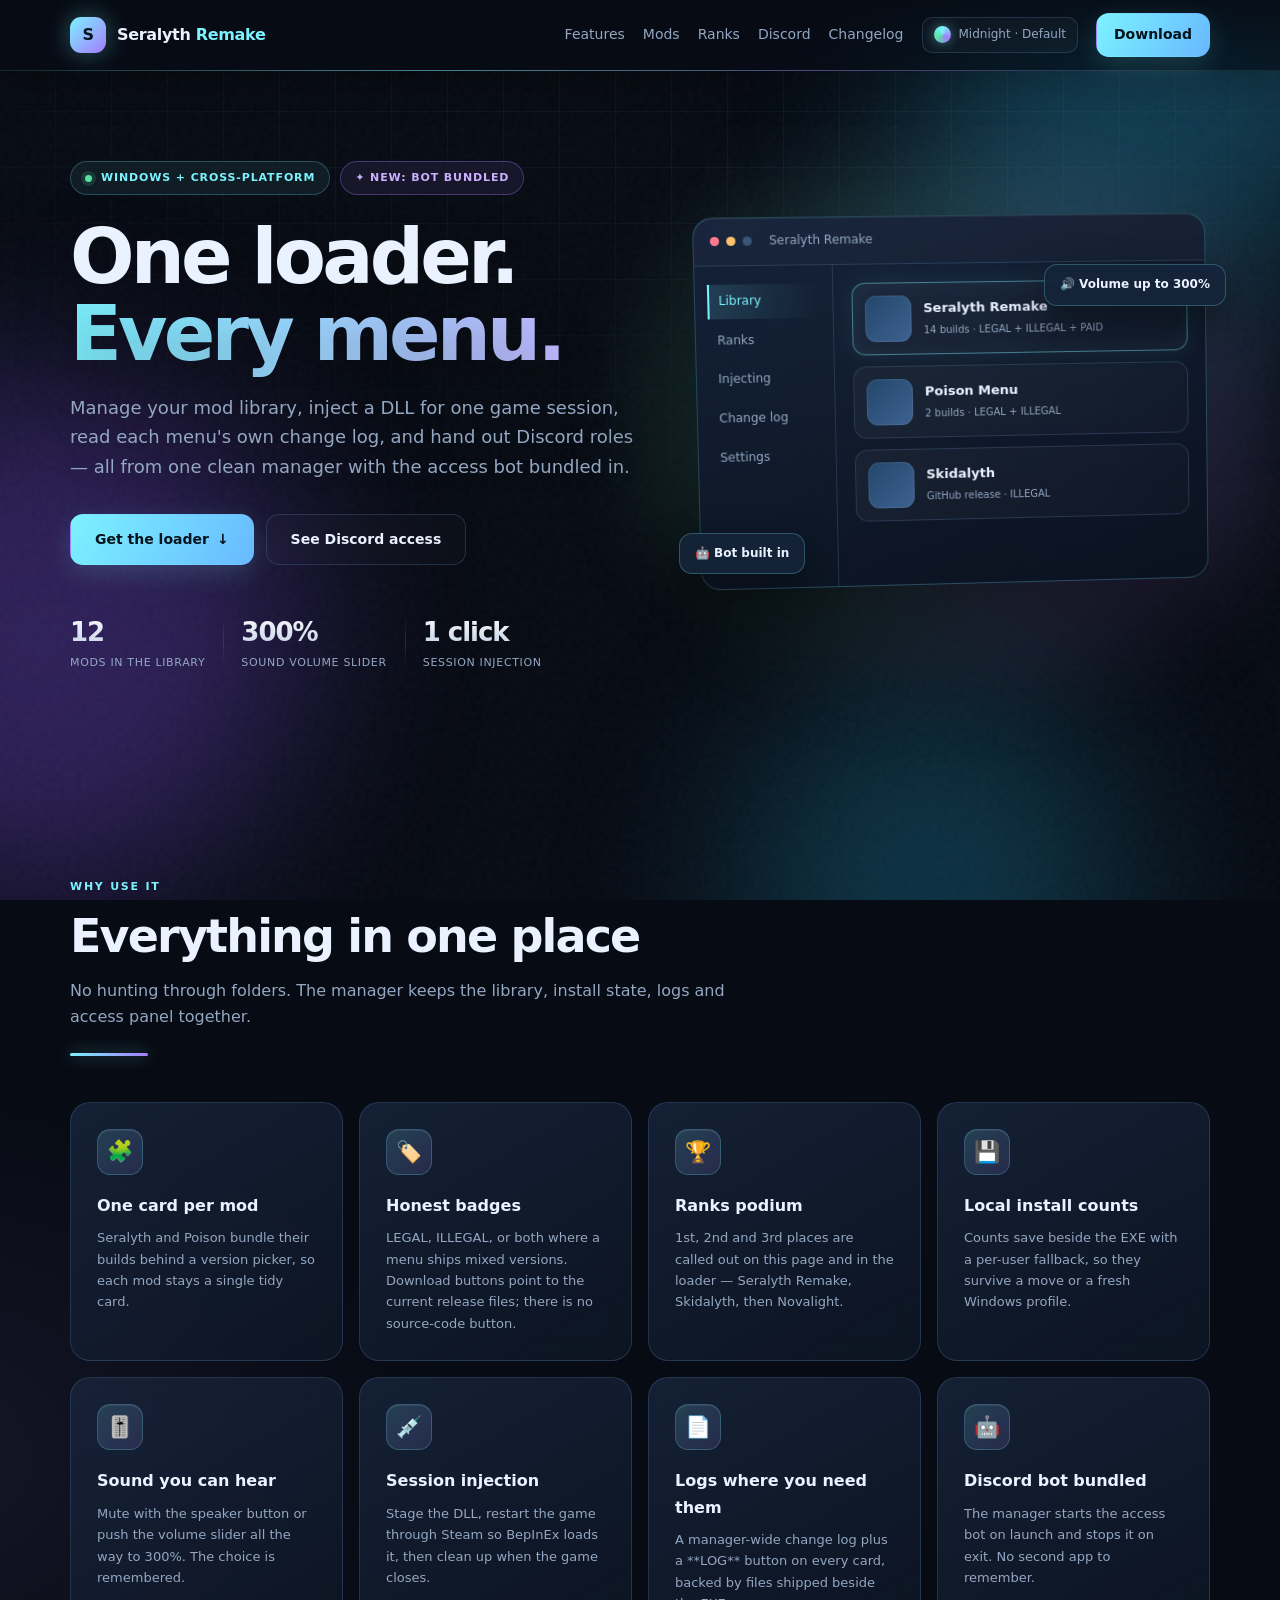
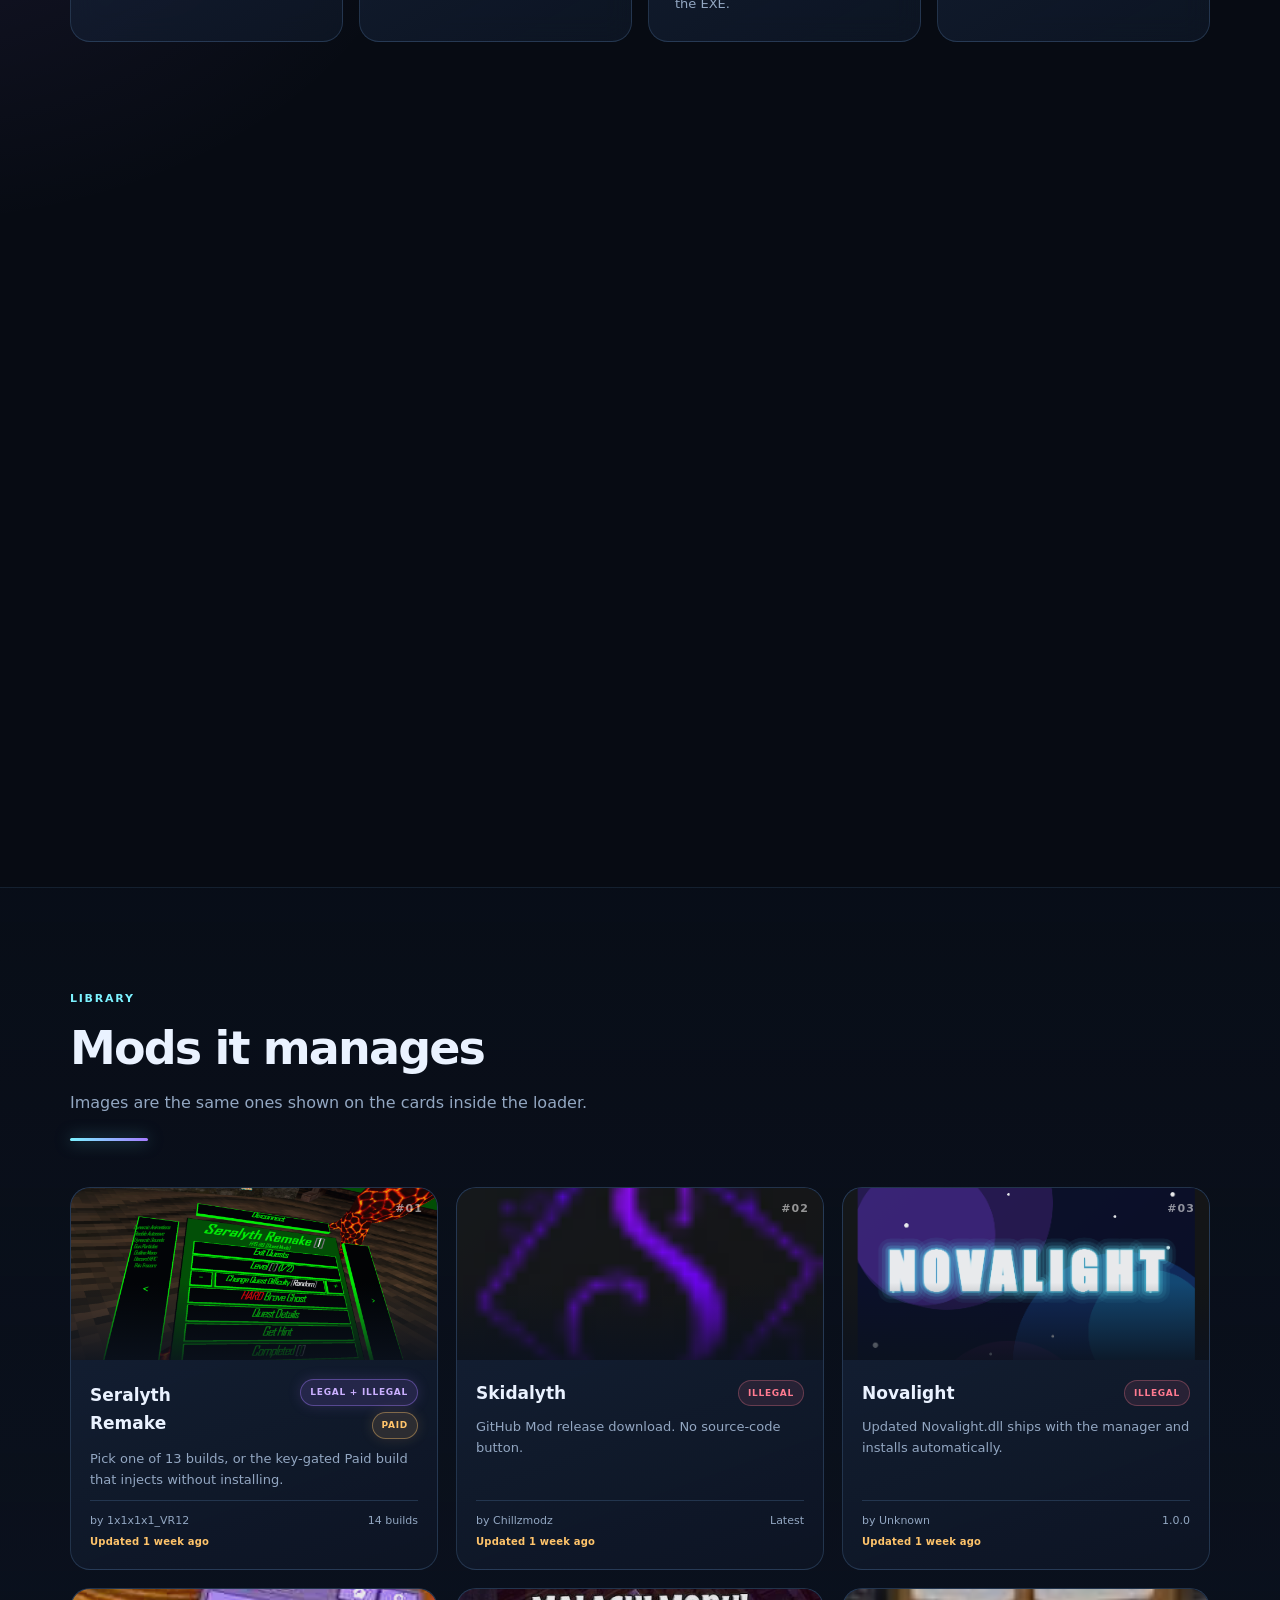
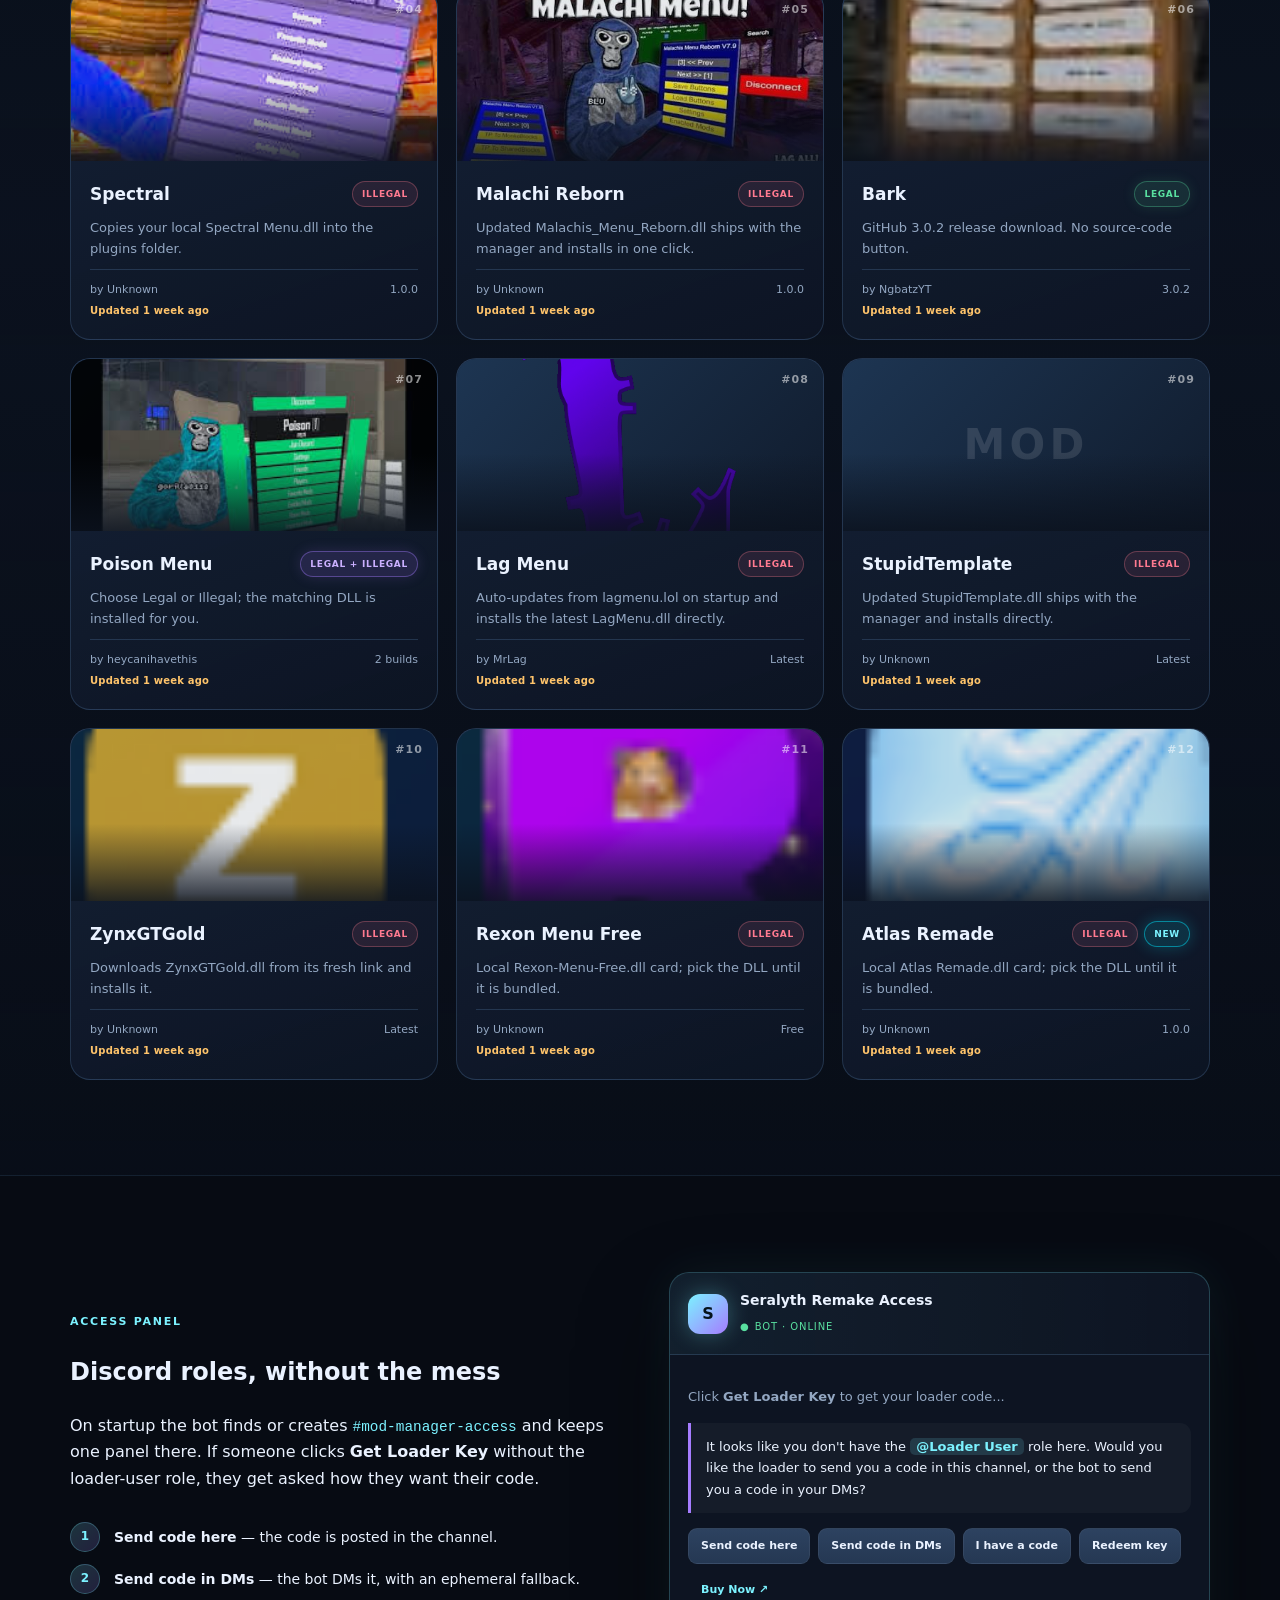
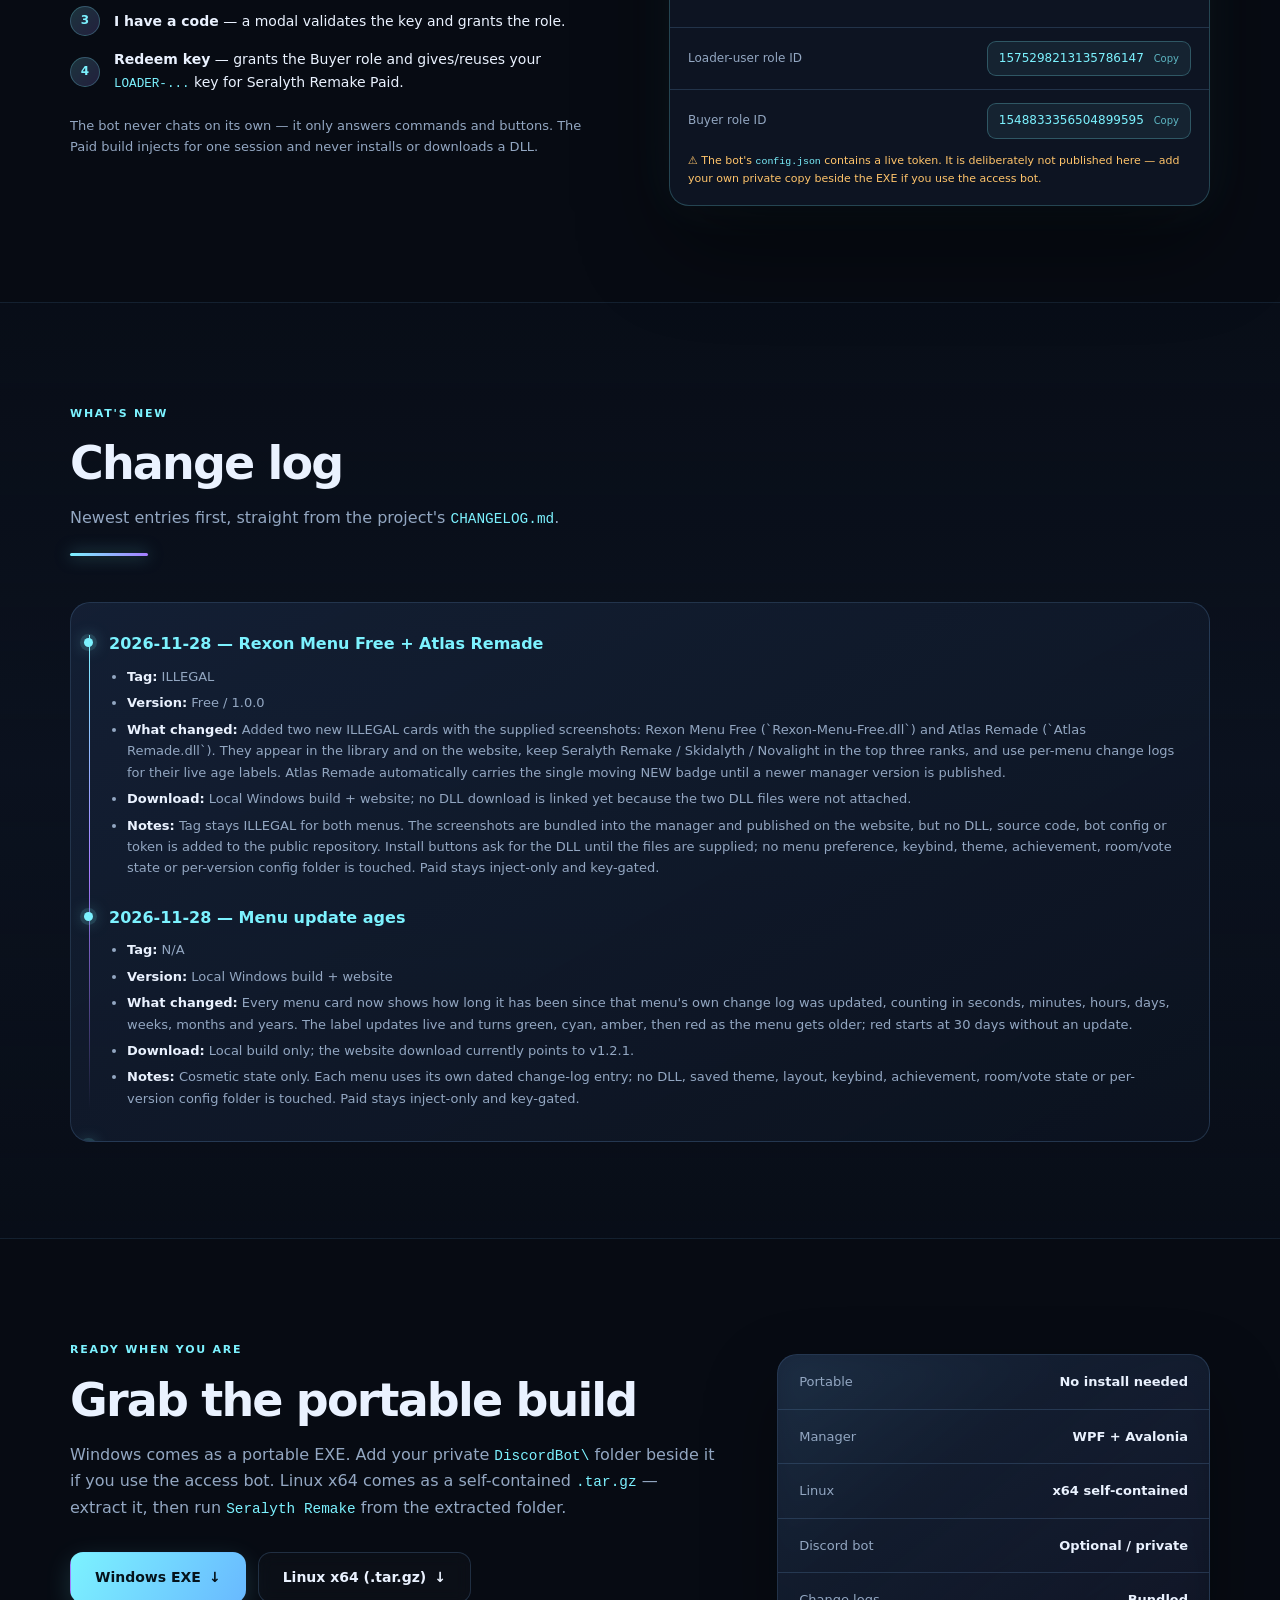
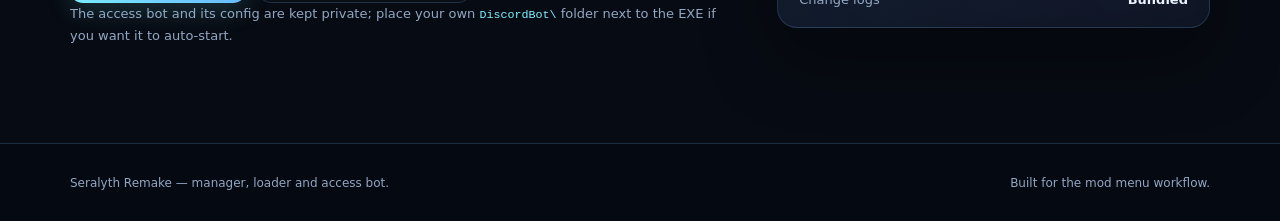
==== commit b1ed78cb: "Add Rexon Menu Free and Atlas Remade" ====
--- a/index.html
+++ b/index.html
@@ -7,8 +7,8 @@
   <meta name="theme-color" content="#080d16" />
   <title>Seralyth Remake — Mod Manager &amp; Loader</title>
   <link rel="icon" href="data:image/svg+xml,%3Csvg xmlns='http://www.w3.org/2000/svg' viewBox='0 0 64 64'%3E%3Cdefs%3E%3ClinearGradient id='g' x1='0' y1='0' x2='1' y2='1'%3E%3Cstop stop-color='%237cf2ff'/%3E%3Cstop offset='1' stop-color='%23a57cff'/%3E%3C/linearGradient%3E%3C/defs%3E%3Crect width='64' height='64' rx='18' fill='url(%23g)'/%3E%3Ctext x='32' y='44' font-family='Segoe UI' font-size='38' font-weight='800' text-anchor='middle' fill='%2307111d'%3ES%3C/text%3E%3C/svg%3E" />
-  <link rel="stylesheet" href="styles.css?v=update-age-1" />
-  <script src="script.js?v=update-age-1" defer></script>
+  <link rel="stylesheet" href="styles.css?v=rexon-atlas-1" />
+  <script src="script.js?v=rexon-atlas-1" defer></script>
 </head>
 <body>
   <a class="skip-link" href="#main">Skip to content</a>
@@ -82,7 +82,7 @@
             <a class="btn btn-ghost" href="#discord">See Discord access</a>
           </div>
           <div class="hero-stats">
-            <div><strong>10</strong><span>mods in the library</span></div>
+            <div><strong>12</strong><span>mods in the library</span></div>
             <div><strong>300%</strong><span>sound volume slider</span></div>
             <div><strong>1 click</strong><span>session injection</span></div>
           </div>
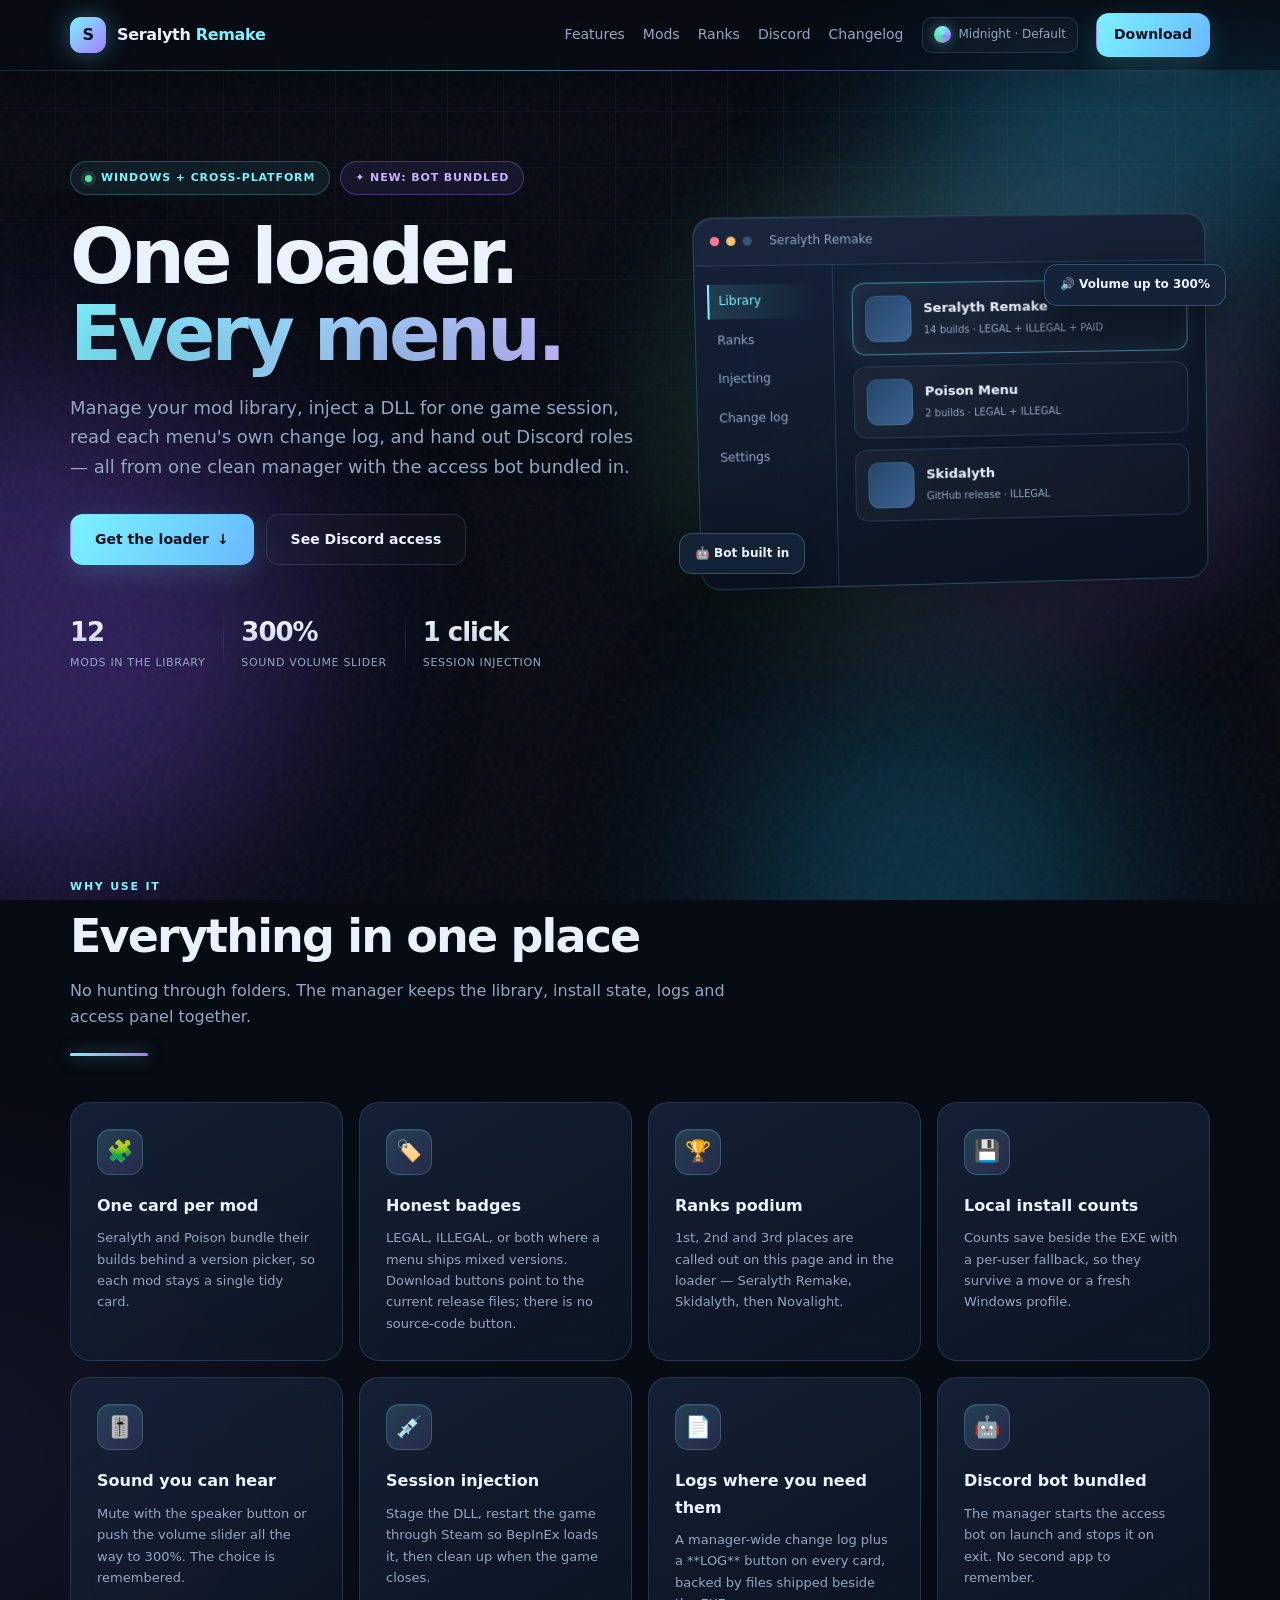
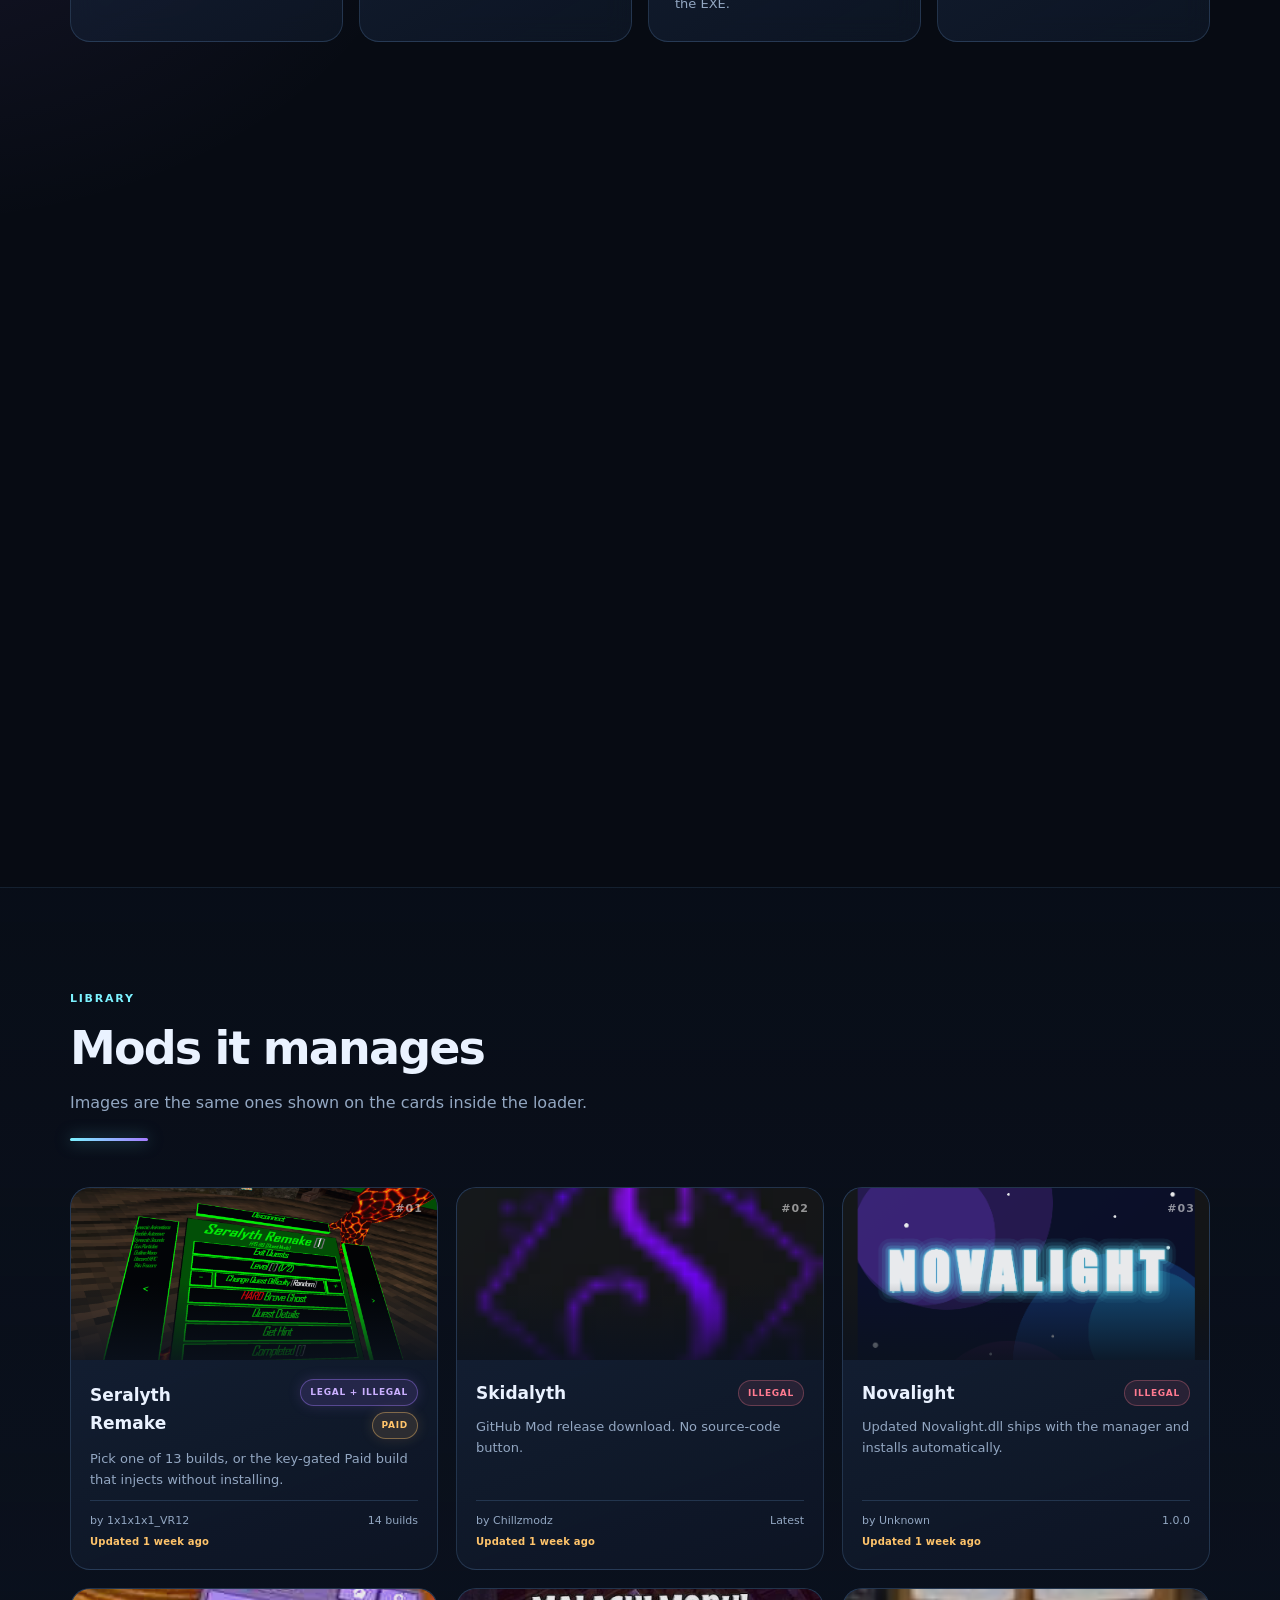
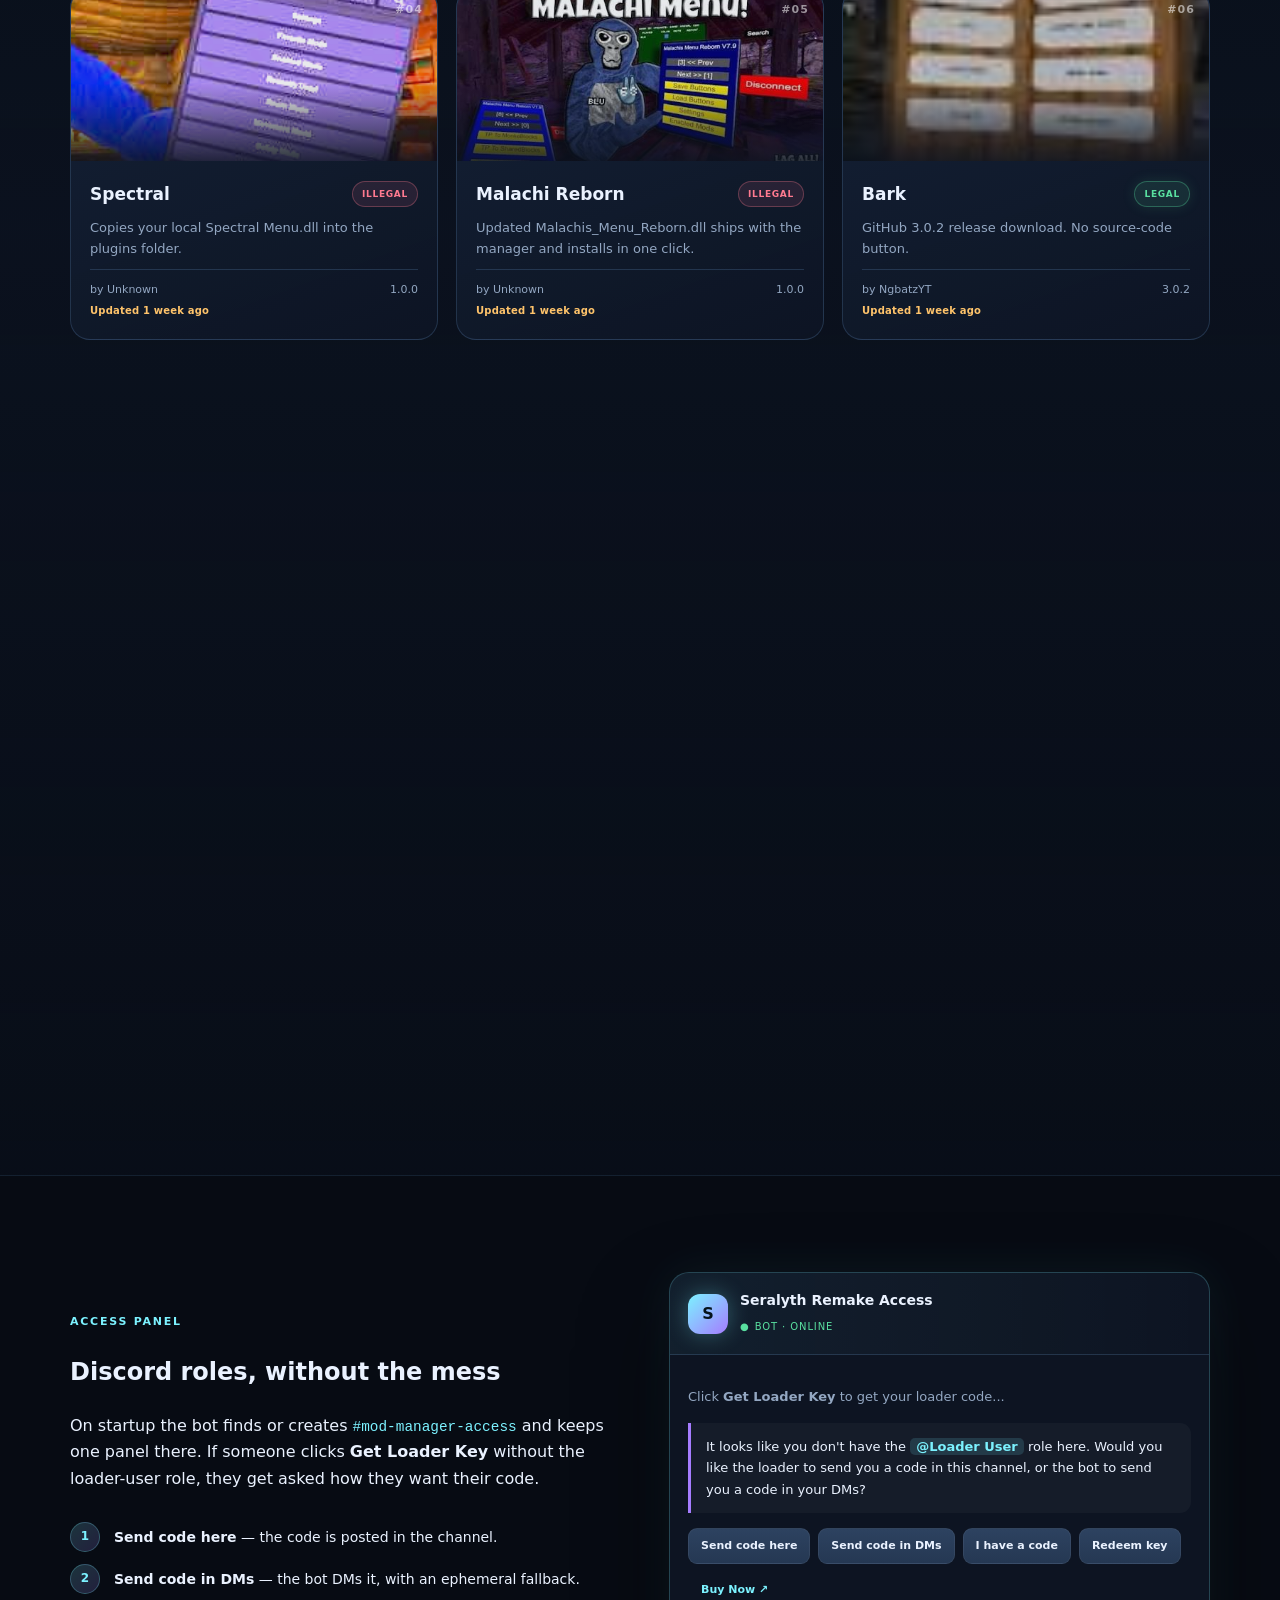
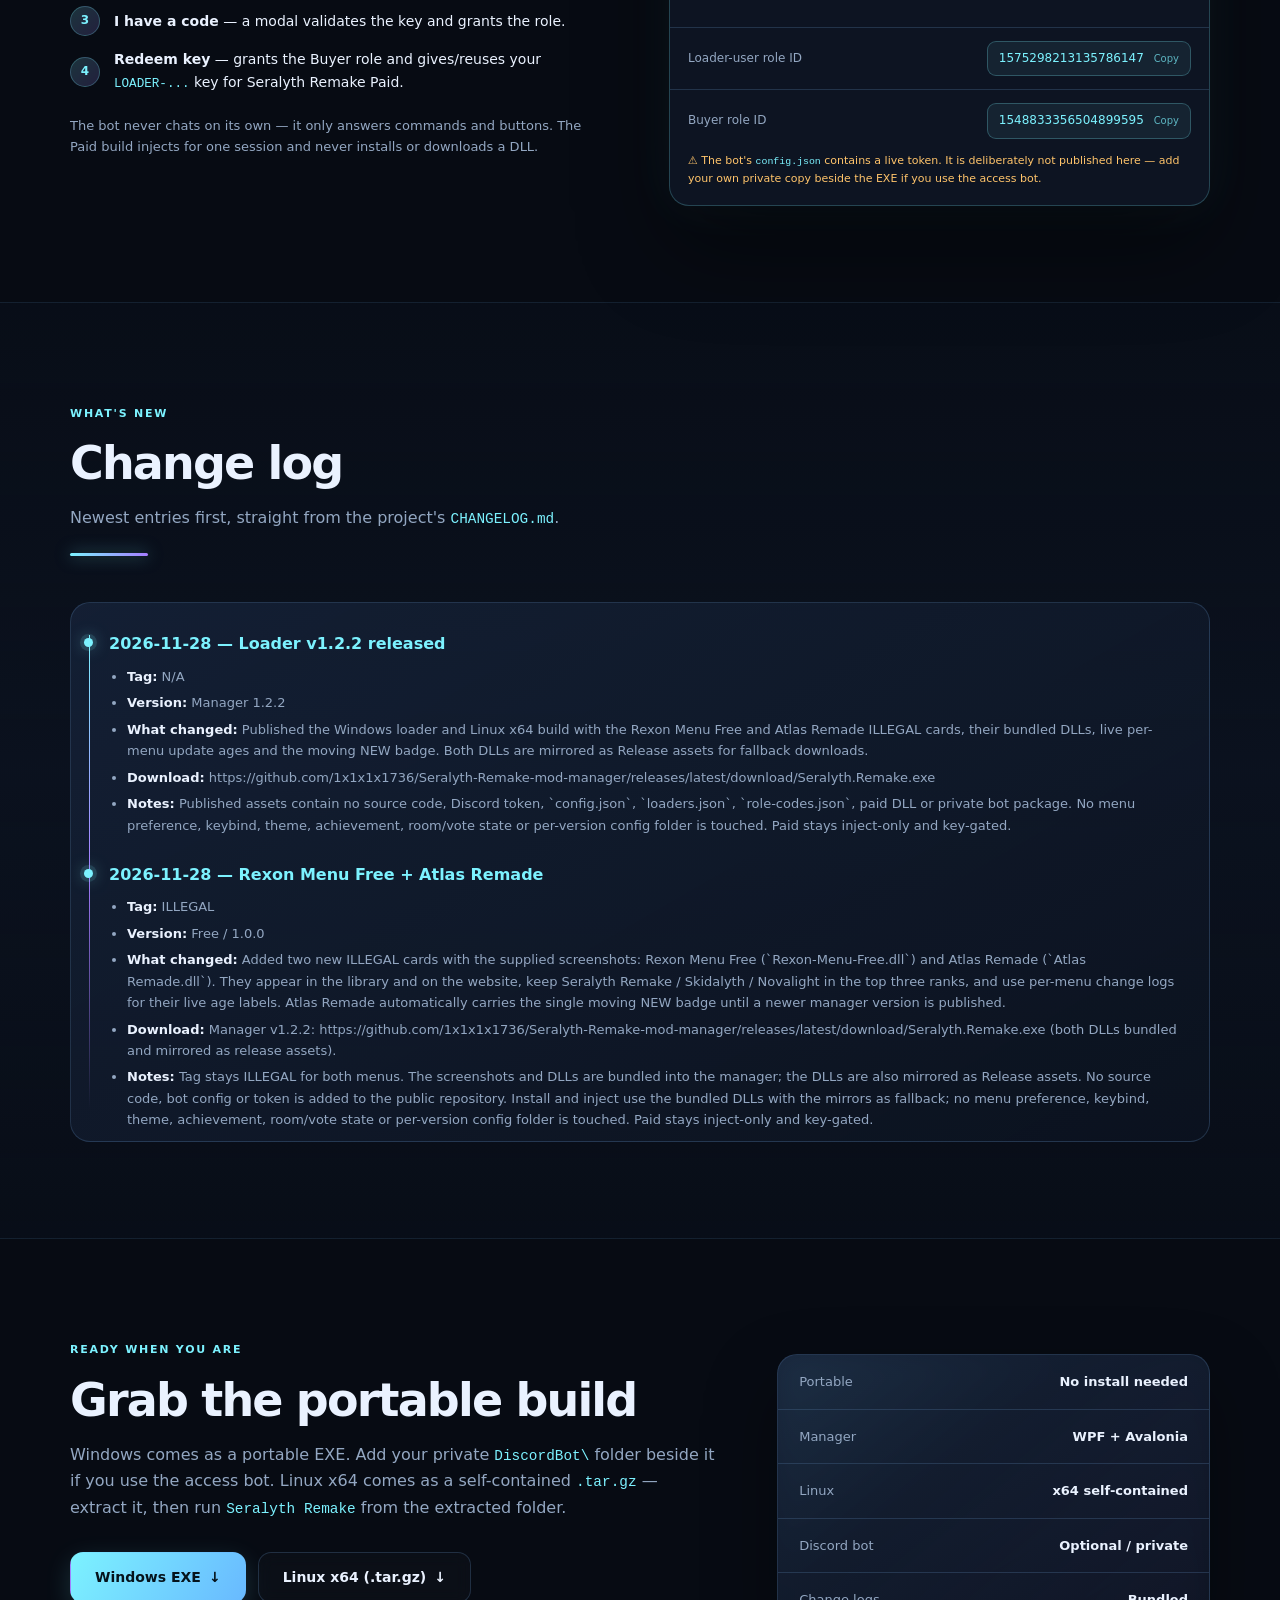
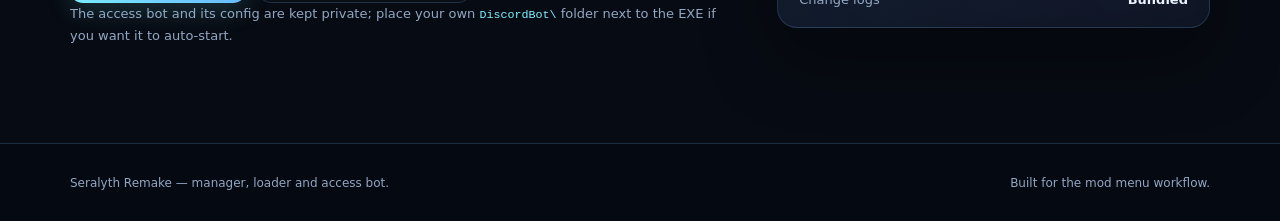
==== commit f2d198ce: "Publish v1.2.2 release notes" ====
--- a/index.html
+++ b/index.html
@@ -7,8 +7,8 @@
   <meta name="theme-color" content="#080d16" />
   <title>Seralyth Remake — Mod Manager &amp; Loader</title>
   <link rel="icon" href="data:image/svg+xml,%3Csvg xmlns='http://www.w3.org/2000/svg' viewBox='0 0 64 64'%3E%3Cdefs%3E%3ClinearGradient id='g' x1='0' y1='0' x2='1' y2='1'%3E%3Cstop stop-color='%237cf2ff'/%3E%3Cstop offset='1' stop-color='%23a57cff'/%3E%3C/linearGradient%3E%3C/defs%3E%3Crect width='64' height='64' rx='18' fill='url(%23g)'/%3E%3Ctext x='32' y='44' font-family='Segoe UI' font-size='38' font-weight='800' text-anchor='middle' fill='%2307111d'%3ES%3C/text%3E%3C/svg%3E" />
-  <link rel="stylesheet" href="styles.css?v=rexon-atlas-1" />
-  <script src="script.js?v=rexon-atlas-1" defer></script>
+  <link rel="stylesheet" href="styles.css?v=v1-2-2" />
+  <script src="script.js?v=v1-2-2" defer></script>
 </head>
 <body>
   <a class="skip-link" href="#main">Skip to content</a>
